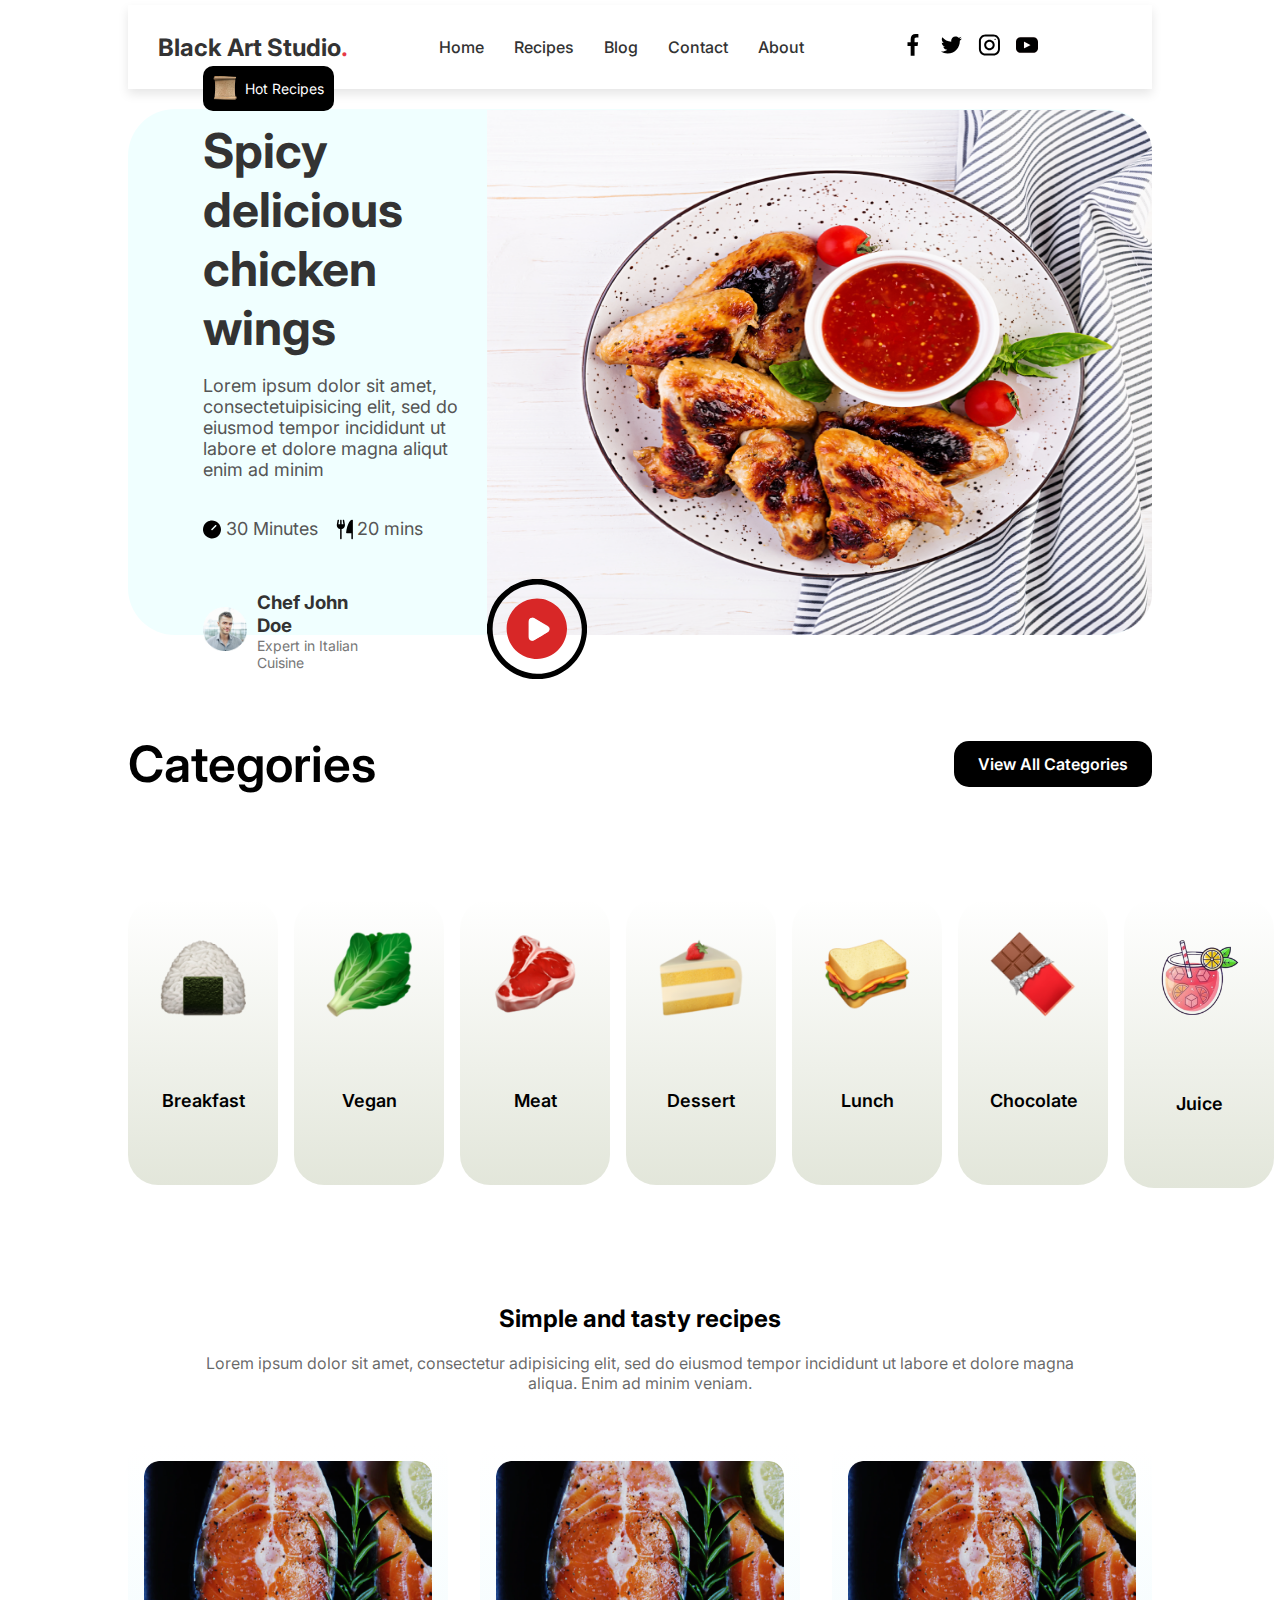
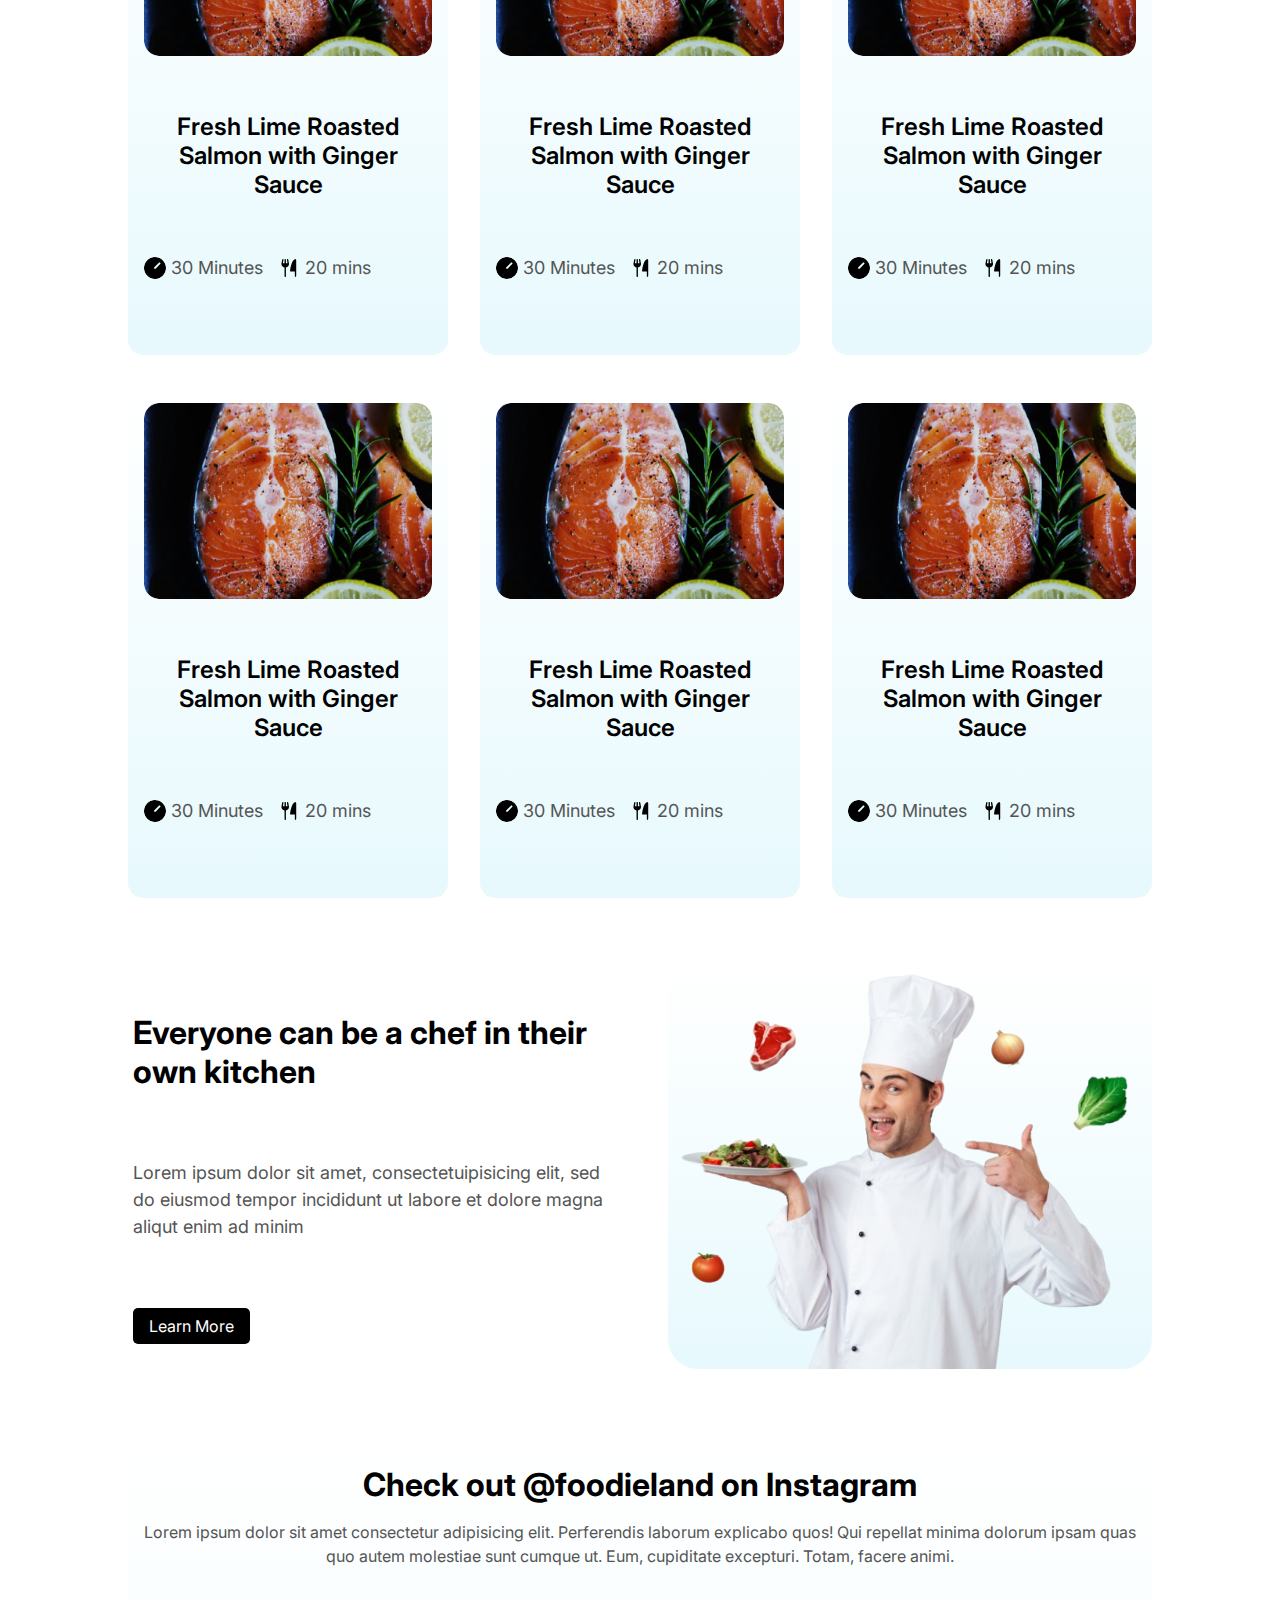
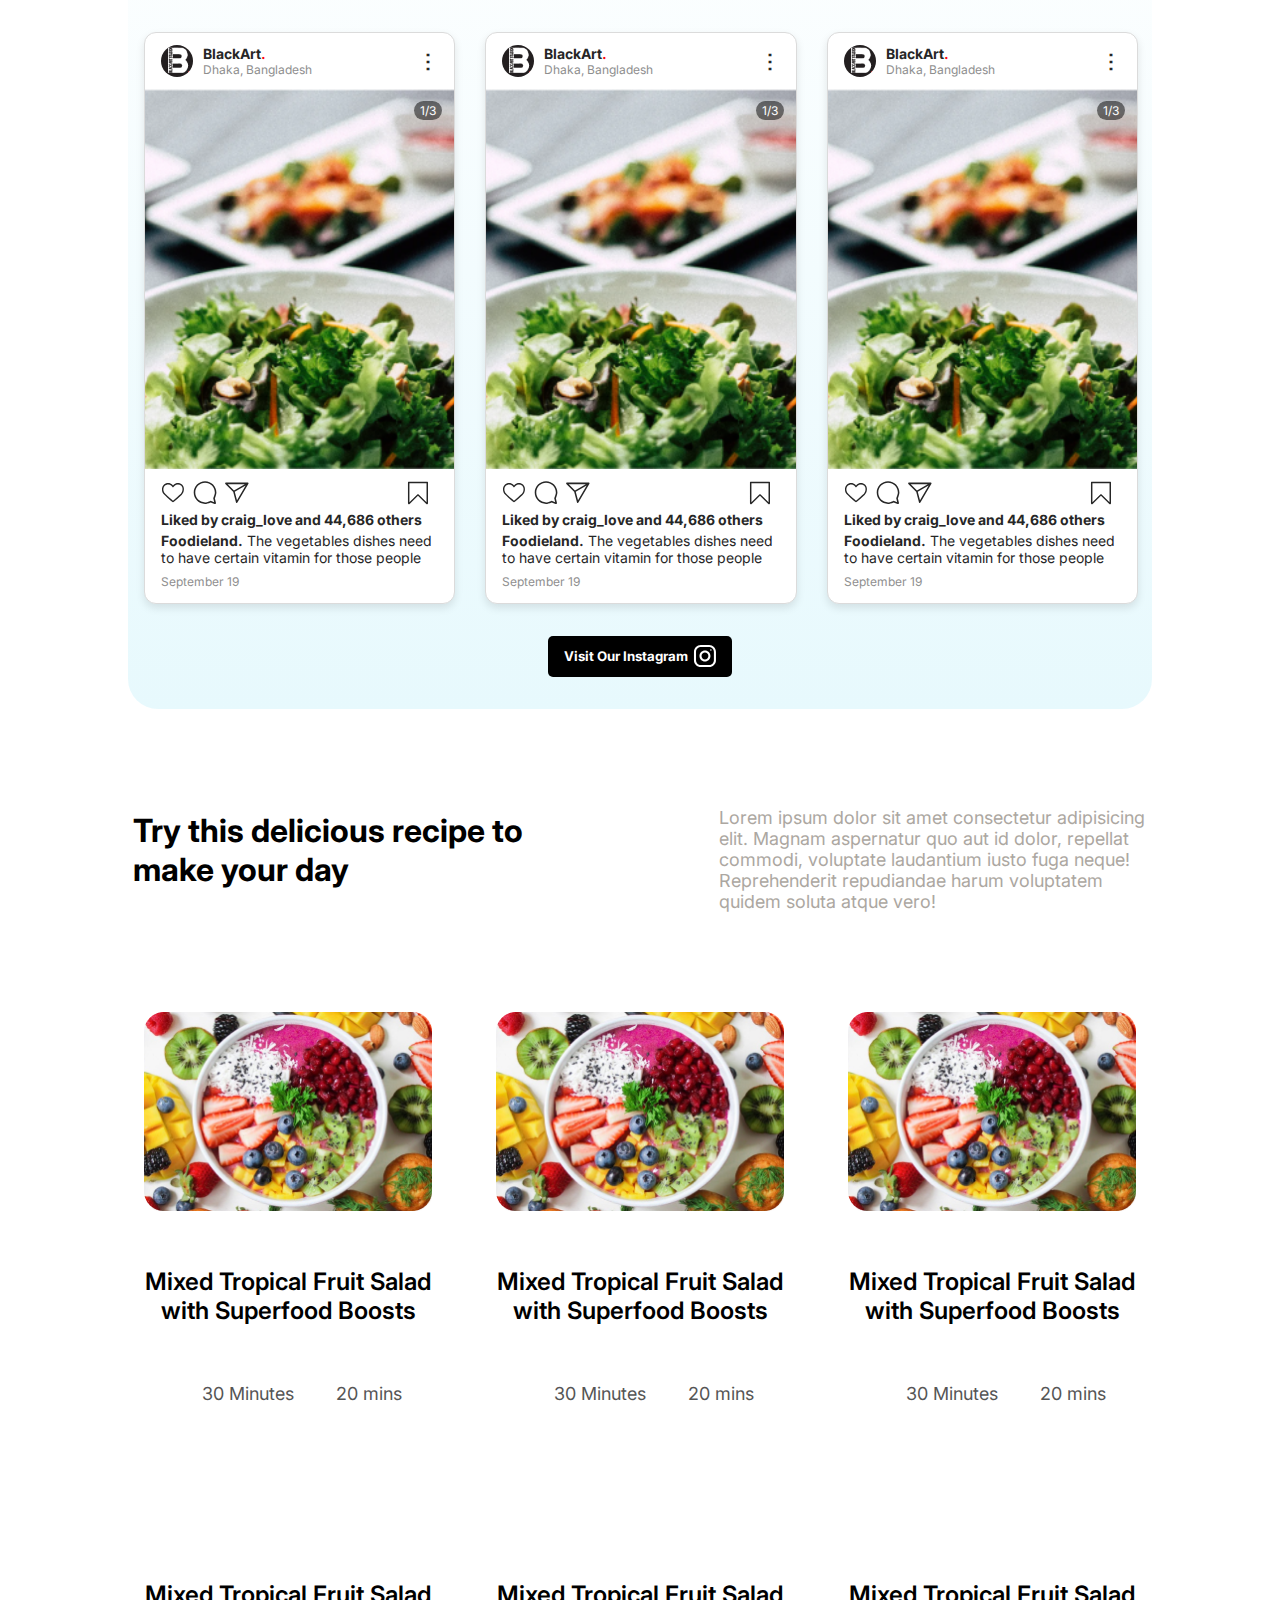
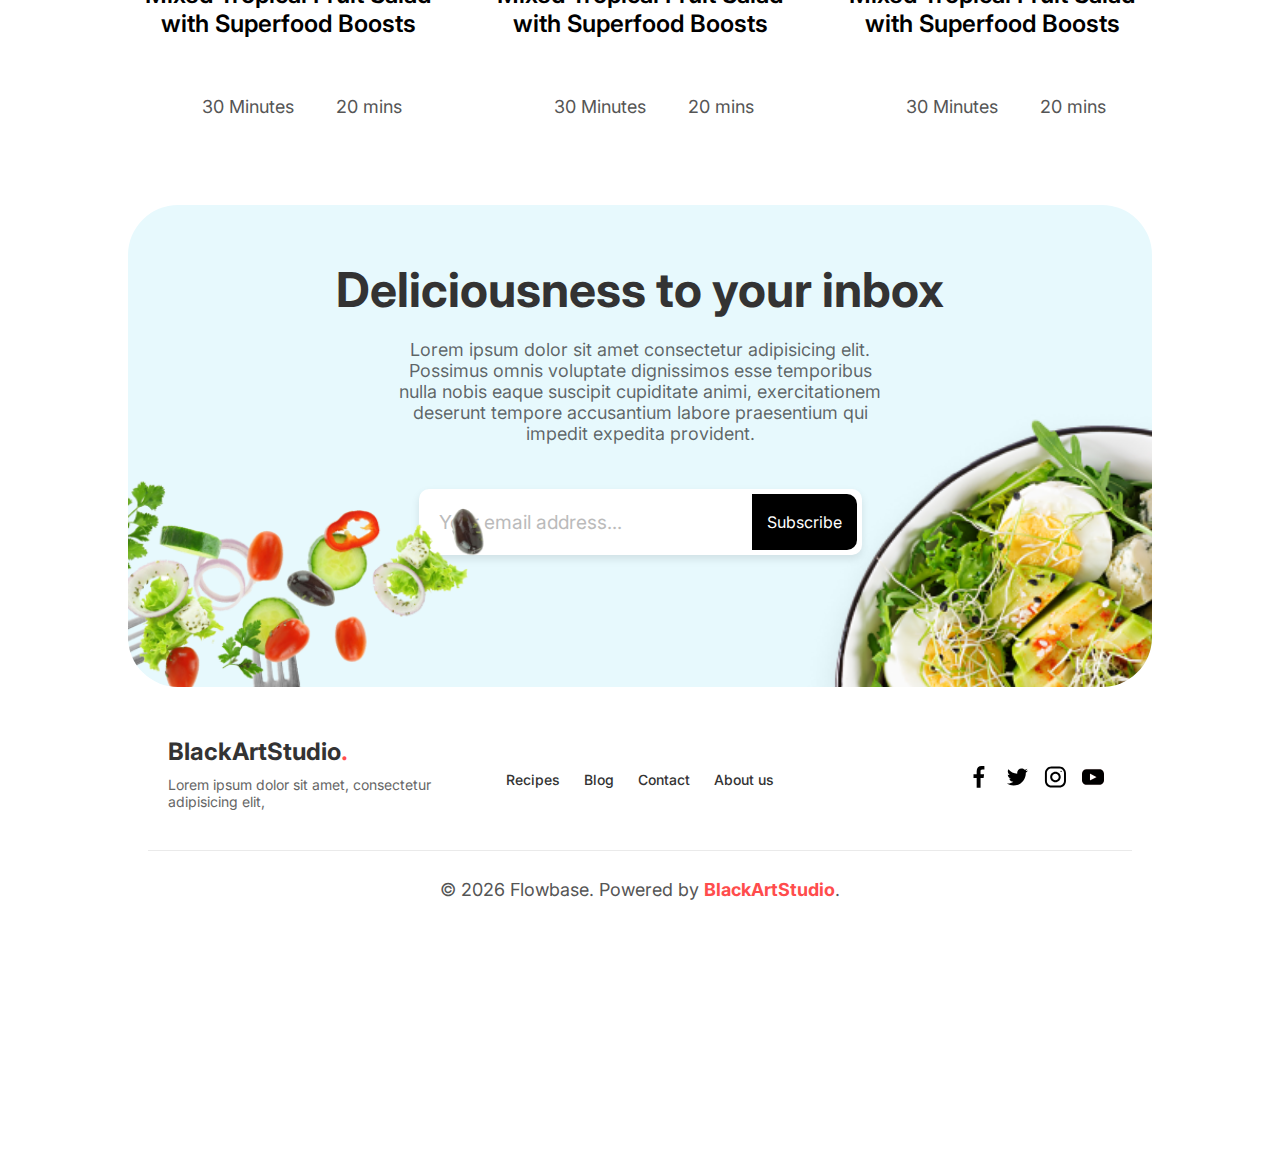
==== index.html @ 0b8b1167 "update 430 monile view css code" ====
<!DOCTYPE html>
<html lang="en">

<head>
    <meta charset="UTF-8">
    <meta name="viewport" content="width=device-width, initial-scale=1.0">
    <title>BlackArtStudio - Restaurant Template</title>
    <meta name="description"
        content="Welcome to BlackArtStudio, a premier fine dining restaurant offering delicious meals, signature dishes, and a cozy dining experience. Discover our menu and enjoy an unforgettable meal today in a charming atmosphere.">
    <meta name="keywords"
        content="restaurant, fine dining, BlackArtStudio, delicious meals, signature dishes, gourmet food, cozy restaurant, dining experience, Italian cuisine, French dishes, best restaurants">
    <meta property="og:title" content="BlackArtStudio - Fine Dining Restaurant">
    <meta property="og:description"
        content="Discover delicious meals, signature dishes, and a cozy atmosphere at BlackArtStudio. Join us for a unique fine dining experience.">
    <meta property="og:image" content="images/Black-art-studio-icon.png">
    <meta property="og:url" content="https://black-art-studio-restaurant-template.vercel.app/">
    <meta property="og:type" content="website">
    <meta name="twitter:card" content="summary_large_image">
    <meta name="twitter:title" content="BlackArtStudio - Fine Dining Restaurant">
    <meta name="twitter:description"
        content="Explore BlackArtStudio's exquisite menu and vibrant restaurant experience. Taste the best gourmet dishes in a comfortable setting.">
    <meta name="twitter:image" content="images/restaurant-image.jpg">
    <!-- Favicons for different sizes (optimized for performance and compatibility) -->
    <link rel="icon" href="images/Black-art-studio-icon.png" sizes="16x16" type="image/png">
    <link rel="icon" href="images/Black-art-studio-icon.png" sizes="32x32" type="image/png">
    <link rel="icon" href="images/Black-art-studio-icon.png" sizes="48x48" type="image/png">
    <!-- Structured data for SEO (JSON-LD format) -->
    <script type="application/ld+json">
        {
            "@context": "https://schema.org",
            "@type": "Restaurant",
            "name": "BlackArtStudio",
            "image": "images/Black-art-studio-icon.png",
            "description": "A fine dining restaurant offering signature gourmet dishes in a cozy atmosphere.",
            "address": {
                "@type": "PostalAddress",
                "streetAddress": "123 Gourmet St",
                "addressLocality": "Food City",
                "addressRegion": "Gourmet State",
                "postalCode": "12345",
                "addressCountry": "CountryName"
            },
            "telephone": "+1-800-555-5555",
            "url": "https://black-art-studio-restaurant-template.vercel.app",
            "sameAs": [
                "https://www.facebook.com/BlackArtStudio",
                "https://twitter.com/BlackArtStudio",
                "https://www.instagram.com/BlackArtStudio"
            ]
        }
    </script>

    <!-- External CSS and JS files -->
    <link rel="stylesheet" href="style.css">
    <script src="script.js" defer></script>
</head>

<body>
    <!-- html code Start-->
    <header class="header">
        <a href="/" class="logo">
            <span class="logoText">Black Art Studio</span>
            <span class="logoDot">.</span>
        </a>
        <nav class="navigation" id="navMenu">
            <a href="/" class="navLink">Home</a>
            <a href="#" class="navLink">Recipes</a>
            <a href="#" class="navLink">Blog</a>
            <a href="#" class="navLink">Contact</a>
            <a href="#" class="navLink">About</a>
        </nav>
        <div class="socialMedia socialMedia-icon">
        </div>
        <div class="hamburger" id="hamburgerIcon"></div>
    </header>


    <!-- hero-section -->
    <div class="hero">
        <div class="container">
            <div class="heroContainer">
                <div class="heroContent">
                    <div class="recipe">
                        <img src="images/hot-pecipes.png" srcset="images/hot-pecipes.png 1x"
                            sizes="(max-width: 600px) 20vw, 5vw" loading="lazy" alt="Recipe Icon" />
                        <span>Hot Recipes</span>
                    </div>
                    <h1>Spicy delicious chicken wings</h1>
                    <p>Lorem ipsum dolor sit amet, consectetuipisicing elit, sed do eiusmod tempor incididunt ut labore
                        et dolore magna aliqut enim ad minim </p>
                    <div class="time">
                        <div class="row" style="display: flex;">
                            <img src="images/clock.svg" loading="lazy" alt="clock" style="margin-right: 5px;" />
                            <p> 30 Minutes</p>
                        </div>
                        <div class="row2" style="display: flex;">
                            <img src="images/ForkKnife.svg" loading="lazy" alt="ForkKnife" />
                            <p> 20 mins</p>
                        </div>
                    </div>
                    <div class="profileBtn">
                        <div class="profile">
                            <div class="pImg" style="margin-right: 10px;">
                                <img src="images/person.png" srcset="images/person.png"
                                    sizes="(max-width: 600px) 100vw, 50vw" loading="lazy" alt="Chef Profile" />
                            </div>
                            <div class="column">
                                <h3>Chef John Doe</h3>
                                <p>Expert in Italian Cuisine</p>
                            </div>
                        </div>
                        <a href="#Youtube" aria-label="View Recipe">
                            <?xml version="1.0" encoding="utf-8"?>
                            <svg class="ctaButton" version="1.1" id="Layer_1" xmlns="http://www.w3.org/2000/svg"
                                xmlns:xlink="http://www.w3.org/1999/xlink" x="0px" y="0px" viewBox="0 0 25 25"
                                height="100" width="100" xml:space="preserve">
                                <style type="text/css">
                                    .st0 {
                                        fill: #FFFFFF;
                                    }

                                    .st1 {
                                        fill: #D82727;
                                        transition: fill 0.3s ease;
                                    }

                                    .st3 {
                                        fill: #000000;
                                        transition: fill 0.3s ease;
                                    }

                                    .ctaButton:hover .st1 {
                                        fill: #D82727;
                                    }

                                    .ctaButton:hover .st3 {
                                        fill: #D82727;
                                    }

                                    .ctaButton:hover {
                                        animation: scale-up 0.5s ease forwards;
                                    }

                                    @keyframes scale-up {
                                        0% {
                                            transform: scale(1);
                                        }

                                        100% {
                                            transform: scale(1.1);
                                        }
                                    }
                                </style>
                                <path class="st3"
                                    d="M13.6,0c0.9,0.2,1.8,0.3,2.6,0.6c5.5,1.7,9.2,7,8.8,12.7c-0.4,5.9-4.7,10.6-10.4,11.6C7.5,26,0.9,21,0.1,13.9
                                    c0-0.1-0.1-0.3-0.1-0.4c0-0.7,0-1.4,0-2.1c0-0.1,0.1-0.3,0.1-0.4C0.9,5.9,3.6,2.5,8.4,0.7c0.9-0.4,2-0.5,3-0.7C12.1,0,12.9,0,13.6,0
                                    z M1.4,12.5c0,6.1,5,11.1,11.1,11.2c6.2,0,11.2-5,11.2-11.1c0-6.1-5-11.1-11.1-11.2C6.4,1.4,1.4,6.3,1.4,12.5z" />
                                <path class="st1" d="M12.5,4.9c4.1,0,7.5,3.4,7.5,7.5c0,4.2-3.4,7.6-7.5,7.6c-4.2,0-7.6-3.4-7.6-7.6C4.9,8.3,8.3,4.9,12.5,4.9z
                                    M11.4,9.7c-0.6,0-0.9,0.4-0.9,0.9c0,1.3,0,2.5,0,3.8c0,0.8,0.6,1.2,1.4,0.8c1.1-0.6,2.2-1.2,3.2-1.9c0.7-0.4,0.8-1.2,0-1.6
                                    c-1.1-0.6-2.2-1.3-3.2-1.9C11.7,9.7,11.5,9.7,11.4,9.7z" />
                                <path class="st0" d="M11.4,9.7c0.1,0,0.3,0.1,0.4,0.2c1.1,0.6,2.2,1.2,3.2,1.9c0.7,0.4,0.7,1.2,0,1.6c-1.1,0.6-2.2,1.3-3.2,1.9
                                        c-0.7,0.4-1.4,0-1.4-0.8c0-1.3,0-2.5,0-3.8C10.4,10,10.8,9.7,11.4,9.7z" />
                            </svg>
                        </a>
                    </div>
                </div>
                <div class="heroImg">
                    <img src="/images/hero-image.png" loading="lazy" alt="Featured Dish" />
                </div>
            </div>
        </div>
    </div>

    <!-- categories -->
    <section class="category container">
        <div class="category-title">
            <h2>Categories</h2>
            <a href="/" class="category-btn">View all Categories</a>
        </div>
        <div class="category-cards column" id="category-container">
            <!-- col-1 -->
            <!-- <a href="#">
                <div class="category-cards">
                    <div class="category-cat-card">
                        <img src="/images//image 25.png" loading="lazy" alt="categories-1" />
                        <h6>Breakfast</h6>
                    </div>
                </div>
            </a> -->

        </div>
    </section>

    <!-- Tasty Recipes -->
    <div class="recipeSection-title">
        <h2>Simple and tasty recipes</h2>
        <p>Lorem ipsum dolor sit amet, consectetur adipisicing elit, sed do eiusmod tempor incididunt ut labore et
            dolore magna aliqua. Enim ad minim veniam.</p>
    </div>
    <div class="recipe-container">
        <!-- col-1 -->
        <!-- <div class="cart">
            <img src="images/tasty-recipes.png" loading="lazy" />
            <h5>Fresh Lime Roasted Salmon with Ginger Sauce</h5>
            <div class="time">
                <div class="row">
                    <p><img src="images/clock.svg"  loading="lazy" alt="clock"/> 30 Minutes</p>
                </div>
                <div class="row2">
                    <p><img src="images/ForkKnife.svg" loading="lazy" alt="ForkKnife"/> 20 mins</p>
                </div>
            </div>
        </div> -->
    </div>


    <!-- Own Kitchen -->
    <Section class="onw-kitchen">
        <div class="onw-kitchen-container">
            <div class="onw-kitchen-textContainer">
                <h2>Everyone can be a chef in their own kitchen</h2>
                <p>Lorem ipsum dolor sit amet, consectetuipisicing elit, sed do eiusmod tempor incididunt ut labore et
                    dolore magna aliqut enim ad minim</p>

                <a href="#" class="onw-kitchen-btnContainer">Learn More</a>
            </div>
            <div class="onw-kitchen-imgContainer">
                <img src="/images/onw-kitchen-Image.png" loading="lazy" alt="onw kitchen Img" />
            </div>
        </div>
    </Section>

    <!-- Instagram Section -->
    <section class="instageam-section">
        <div class="instageam-container">
            <div class="instageam-title">
                <h2>Check out @foodieland on Instagram</h2>
                <p>
                    Lorem ipsum dolor sit amet consectetur adipisicing elit. Perferendis laborum explicabo quos! Qui
                    repellat minima dolorum ipsam quas quo autem molestiae sunt cumque ut. Eum, cupiditate excepturi.
                    Totam, facere animi.
                </p>
            </div>

            <div class="instagram-cards">
                <div class="instagram-card">

                    <a href="#">
                        <div class="instagram-post-container">
                            <div class="instagram-post-header">
                                <img src="images/Black-art-studio-icon.png" loading="lazy" alt="Profile Picture"
                                    class="profile-pic">
                                <div class="username-location">
                                    <div class="username">BlackArt<span style="color: red;">.</span></div>
                                    <div class="location">Dhaka, Bangladesh</div>
                                </div>
                                <div class="dots-icon">⋮</div>
                            </div>
                            <div class="instagram-post-image-container">
                                <div class="instagram-post-image" style="background-image: url(images/instagram.png);">
                                </div>
                                <div class="instagram-image-indicator">1/3</div>
                            </div>
                            <div class="instagram-post-footer">
                                <div class="footer-icons">
                                    <div class="left-icons">
                                        <img src="images/Like.svg" alt="Like Icon" loading="lazy" class="icon">
                                        <img src="images/Comment.svg" alt="Comment Icon" loading="lazy" class="icon">
                                        <img src="images/Messanger.svg" alt="Share Icon" loading="lazy" class="icon">
                                    </div>
                                    <div class="right-icon">
                                        <img src="images/Save.svg" alt="Bookmark Icon" loading="lazy" class="icon">
                                    </div>
                                </div>
                                <div class="likes">Liked by craig_love and 44,686 others</div>
                                <div class="caption">
                                    <span class="username">Foodieland.</span> The vegetables dishes need to have certain
                                    vitamin for those
                                    people
                                </div>
                                <div class="date">September 19</div>
                            </div>


                        </div>
                    </a>

                    <a href="#">
                        <div class="instagram-post-container">
                            <div class="instagram-post-header">
                                <img src="images/Black-art-studio-icon.png" alt="Profile Picture" loading="lazy"
                                    class="profile-pic">
                                <div class="username-location">
                                    <div class="username">BlackArt<span style="color: red;">.</span></div>
                                    <div class="location">Dhaka, Bangladesh</div>
                                </div>
                                <div class="dots-icon">⋮</div>
                            </div>
                            <div class="instagram-post-image-container">
                                <div class="instagram-post-image" style="background-image: url(images/instagram.png);">
                                </div>
                                <div class="instagram-image-indicator">1/3</div>
                            </div>
                            <div class="instagram-post-footer">
                                <div class="footer-icons">
                                    <div class="left-icons">
                                        <img src="images/Like.svg" alt="Like Icon" loading="lazy" class="icon">
                                        <img src="images/Comment.svg" alt="Comment Icon" loading="lazy" class="icon">
                                        <img src="images/Messanger.svg" alt="Share Icon" loading="lazy" class="icon">
                                    </div>
                                    <div class="right-icon">
                                        <img src="images/Save.svg" alt="Bookmark Icon" loading="lazy" class="icon">
                                    </div>
                                </div>
                                <div class="likes">Liked by craig_love and 44,686 others</div>
                                <div class="caption">
                                    <span class="username">Foodieland.</span> The vegetables dishes need to have certain
                                    vitamin for those
                                    people
                                </div>
                                <div class="date">September 19</div>
                            </div>


                        </div>
                    </a>

                    <a href="#">
                        <div class="instagram-post-container">
                            <div class="instagram-post-header">
                                <img src="images/Black-art-studio-icon.png" alt="Profile Picture" loading="lazy"
                                    class="profile-pic">
                                <div class="username-location">
                                    <div class="username">BlackArt<span style="color: red;">.</span></div>
                                    <div class="location">Dhaka, Bangladesh</div>
                                </div>
                                <div class="dots-icon">⋮</div>
                            </div>
                            <div class="instagram-post-image-container">
                                <div class="instagram-post-image" style="background-image: url(images/instagram.png);">
                                </div>
                                <div class="instagram-image-indicator">1/3</div>
                            </div>
                            <div class="instagram-post-footer">
                                <div class="footer-icons">
                                    <div class="left-icons">
                                        <img src="images/Like.svg" alt="Like Icon" loading="lazy" class="icon">
                                        <img src="images/Comment.svg" alt="Comment Icon" loading="lazy" class="icon">
                                        <img src="images/Messanger.svg" alt="Share Icon" loading="lazy" class="icon">
                                    </div>
                                    <div class="right-icon">
                                        <img src="images/Save.svg" alt="Bookmark Icon" loading="lazy" class="icon">
                                    </div>
                                </div>
                                <div class="likes">Liked by craig_love and 44,686 others</div>
                                <div class="caption">
                                    <span class="username">Foodieland.</span> The vegetables dishes need to have certain
                                    vitamin for those
                                    people
                                </div>
                                <div class="date">September 19</div>
                            </div>


                        </div>
                    </a>
                </div>
            </div>
        </div>
        <div style="justify-self:center;">
            <a href="#" style="text-decoration: none;">
                <div class="instagram-btn">
                    <h5 style="margin-right: 5px;">Visit Our Instagram</h5>
                    <svg class="instagram-icon" width="23" height="22" viewBox="0 0 23 22" fill="none"
                        xmlns="http://www.w3.org/2000/svg">
                        <path fill-rule="evenodd" clip-rule="evenodd"
                            d="M7.83667 0H16.0867C19.883 0 22.9617 3.07862 22.9617 6.875V15.125C22.9617 18.9214 19.883 22 16.0867 22H7.83667C4.04029 22 0.96167 18.9214 0.96167 15.125V6.875C0.96167 3.07862 4.04029 0 7.83667 0ZM16.0867 19.9375C18.7404 19.9375 20.8992 17.7787 20.8992 15.125V6.875C20.8992 4.22125 18.7404 2.0625 16.0867 2.0625H7.83667C5.18292 2.0625 3.02417 4.22125 3.02417 6.875V15.125C3.02417 17.7787 5.18292 19.9375 7.83667 19.9375H16.0867Z"
                            fill="white" />
                        <path fill-rule="evenodd" clip-rule="evenodd"
                            d="M6.46167 11C6.46167 7.96263 8.92429 5.5 11.9617 5.5C14.999 5.5 17.4617 7.96263 17.4617 11C17.4617 14.0374 14.999 16.5 11.9617 16.5C8.92429 16.5 6.46167 14.0374 6.46167 11ZM8.52417 11C8.52417 12.8948 10.0669 14.4375 11.9617 14.4375C13.8564 14.4375 15.3992 12.8948 15.3992 11C15.3992 9.10388 13.8564 7.5625 11.9617 7.5625C10.0669 7.5625 8.52417 9.10388 8.52417 11Z"
                            fill="white" />
                        <circle cx="17.8741" cy="5.08761" r="0.732875" fill="white" />
                    </svg>
                </div>
            </a>
        </div>

    </section>


    <!-- recommended menu -->
    <Section class="onw-kitchen">
        <div class="onw-kitchen-container">
            <div class="onw-kitchen-textContainer">
                <h2>Try this delicious recipe to make your day</h2>
            </div>
            <div class="onw-kitchen-imgContainer" style="background: white; margin-left:10%;border-radius: 0px;">
                <p style="margin-top: 8%;color: #aca7a1;">Lorem ipsum dolor sit amet consectetur adipisicing elit.
                    Magnam aspernatur quo aut id dolor, repellat commodi, voluptate laudantium iusto fuga neque!
                    Reprehenderit repudiandae harum voluptatem quidem soluta atque vero!</p>
            </div>
        </div>
    </Section>
    <div class="recipe-container" id="recommendedMenus">

        <!-- <div class="cart" style="background: white;">
            <img src="images/food-03.jpg" loading="lazy" alt="recommended Menus" />
            <h5>Fresh Lime Roasted Salmon with Ginger Sauce</h5>
            <div class="time" style="justify-content: center;">
                <div class="row">
                    <p><img src="images/clock.svg" loading="lazy" alt="clock" /> 30 Minutes</p>
                </div>
                <div class="row2">
                    <p><img src="images/ForkKnife.svg" loading="lazy" alt="ForkKnife" /> 20 mins</p>
                </div>
            </div>
        </div>  -->
    </div>


    <!-- email Subscribe -->
    <div class="subscribe-item">
        <img alt="food-1" src="images/subscribe-left.png" class="section-left-img" />
        <div class="subscribe-item-one">
            <div class="subscribe-text">
                <h1>Deliciousness to your inbox</h1>
                <p>Lorem ipsum dolor sit amet consectetur adipisicing elit. Possimus omnis voluptate dignissimos esse
                    temporibus nulla nobis eaque suscipit cupiditate animi, exercitationem deserunt tempore accusantium
                    labore praesentium qui impedit expedita provident.</p>
            </div>
            <div class="subscription-container">
                <form class="subscription-form">
                    <input type="email" name="subscribe" placeholder="Your email address..."
                        class="subscription-input" />
                    <button type="submit" class="subscription-button">Subscribe</button>
                </form>
            </div>
        </div>
        <img alt="food-2" src="images/subscribe-right.png" class="section-right-img" />
    </div>



    <!-- footer -->
    <footer class="footer">
        <div class="footer-content">
            <div class="footer-left">
                <h1 class="logo">BlackArtStudio<span class="dot">.</span></h1>
                <p>Lorem ipsum dolor sit amet, consectetur adipisicing elit,</p>
            </div>
            <div class="footer-center">
                <nav class="footer-nav">
                    <a href="#">Recipes</a>
                    <a href="#">Blog</a>
                    <a href="#">Contact</a>
                    <a href="#">About us</a>
                </nav>
            </div>
            <div class="footer-right">
                <div class="social-icons socialMedia-icon">
                </div>
            </div>
        </div>
        <div class="footer-bottom">
            <p>© <span id="current-year"></span> Flowbase. Powered by <span
                    class="powered-by">BlackArtStudio</span><span>.</span></p>
        </div>
    </footer>


    <!-- html code End-->

    <!-- ######################### -->

    <script>
        // nav bar
        document.querySelector('.hamburger').addEventListener('click', function () {
            this.classList.toggle('active');
            document.querySelector('.navigation').classList.toggle('active');
        });

        // social-icons
        class SocialMediaIcons {
            constructor(containerClass) {
                this.containerClass = containerClass;
                this.socialMediaLinks = [
                    { name: 'Facebook', url: '#', icon: 'images/facebook.svg', alt: 'Facebook logo' },
                    { name: 'Twitter', url: '#', icon: 'images/twitter.svg', alt: 'Twitter logo' },
                    { name: 'Instagram', url: '#', icon: 'images/instagram.svg', alt: 'Instagram logo' },
                    { name: 'Youtube', url: '#', icon: 'images/youtube.svg', alt: 'Youtube logo' }
                ];
            }
            createSocialIcons() {
                const containers = document.getElementsByClassName(this.containerClass);
                if (containers.length > 0) {
                    Array.from(containers).forEach(container => {
                        const div = document.createElement('div');
                        div.classList.add('social-icons');
                        this.socialMediaLinks.forEach(social => {
                            const a = document.createElement('a');
                            a.href = social.url;
                            a.setAttribute('aria-label', social.name);
                            const img = document.createElement('img');
                            img.src = social.icon;
                            img.alt = social.alt;
                            img.loading = "lazy";
                            img.classList.add('socialIcon');
                            a.appendChild(img);
                            div.appendChild(a);
                        });
                        container.appendChild(div);
                    });
                } else {
                    console.error(`No elements found with class: ${this.containerClass}`);
                }
            }
        }
        const socialIcons = new SocialMediaIcons('socialMedia-icon');
        socialIcons.createSocialIcons();

        // categories-items
        const categoryContainer = document.getElementById('category-container');

        function getLaptopCount() {
            if (window.innerWidth < 1450) {
                return 6;
            }
            return 8;
        }

        function getCategoryCount() {
            if (window.innerWidth < 1450 && window.innerWidth > 500) {
                return 7;
            }
            if (window.innerWidth <= 450 && window.innerWidth < 0) {
                return 6;
            }
            return 8;
        }

        let categoryCount = getLaptopCount();

        function generateCategories() {
            const categoriesCount = getCategoryCount();
            categoryContainer.innerHTML = '';
            const categoryNames = ['Breakfast', 'Vegan', 'Meat', 'Dessert', 'Lunch', 'Chocolate', 'Juice', 'Drink'];
            for (let i = 0; i < categoriesCount; i++) {
                const recipeCard = `
                    <a href="#${categoryNames[i % categoryNames.length]}">
                        <div class="category-cards">
                            <div class="category-cat-card">
                                <img src="images/categories/category-${i + 1}.png" loading="lazy" alt="categories-${i + 1}" /> 
                                <h6>${categoryNames[i % categoryNames.length]}</h6>
                            </div>
                        </div>
                    </a>
                `;
                categoryContainer.innerHTML += recipeCard;
            }
        }

        function generateRecipeCards() {
            const recipeContainer = document.querySelector('.recipe-container');
            recipeContainer.innerHTML = '';
            for (let i = 0; i < categoryCount; i++) {
                const recipeCard = `
                    <div class="cart">
                        <img src="images/tasty-recipes.png" alt="tasty-recipes"/>
                        <h5>Fresh Lime Roasted Salmon with Ginger Sauce</h5>
                        <div class="time">
                            <div class="row">
                                <p><img src="images/clock.svg" alt="clock" loading="lazy" /> 30 Minutes</p>
                            </div>
                            <div class="row2">
                                <p><img src="images/ForkKnife.svg" alt="ForkKnife" loading="lazy"/> 20 mins</p>
                            </div>
                        </div>
                    </div>
                `;
                recipeContainer.insertAdjacentHTML('beforeend', recipeCard);
            }
        }

        function generateRecommendedMenus() {
            const recommendedMenus = document.getElementById("recommendedMenus");
            recommendedMenus.innerHTML = '';
            const recipeHTML = `
                <a href="/" style="color: black;">
                    <div class="cart" style="background: white;">
                        <img src="images/food-03.jpg" loading="lazy" alt="recommended Menus" />
                        <h5>Mixed Tropical Fruit Salad with Superfood Boosts</h5>
                        <div class="time" style="justify-content: center;">
                            <div class="row">
                                <p><img src="images/clock.svg" loading="lazy" alt="clock" /> 30 Minutes</p>
                            </div>
                            <div class="row2">
                                <p><img src="images/ForkKnife.svg" loading="lazy" alt="ForkKnife" /> 20 mins</p>
                            </div>
                        </div>
                    </div>
                </a>
            `;
            for (let i = 0; i < categoryCount; i++) {
                recommendedMenus.insertAdjacentHTML('beforeend', recipeHTML);
            }
        }

        // Initial category generation
        generateCategories();
        generateRecipeCards();
        generateRecommendedMenus();

        // Add event listener for resize to regenerate categories
        window.addEventListener('resize', function () {
            categoryCount = getLaptopCount();
            generateCategories();
            generateRecipeCards();
            generateRecommendedMenus();
        });

        // footer year
        document.getElementById('current-year').textContent = new Date().getFullYear();

    </script>


</body>

</html>
---- style.css ----
@import url('https://fonts.googleapis.com/css2?family=Inter:ital,opsz,wght@0,14..32,100..900;1,14..32,100..900&display=swap');

* {
    font-family: "Inter", sans-serif;
    text-decoration: none;
}

::-webkit-scrollbar {
    width: 10px;
}

::-webkit-scrollbar-thumb {
    background-color: red;
    border-radius: 20px;
}

::-webkit-scrollbar-track {
    background-color: #f1f1f1;
}



body {
    position: relative;
    height: 100vh;
    margin: 5px 10%;
    margin-bottom: 8%;
    background-color: white;
    overflow-x: hidden;
    scrollbar-color: red #f1f1f1;
}


.logo-image {
    height: auto;
    max-width: 100%;
    min-width: 150px;
}

/* Navigation */
.header {
    display: flex;
    justify-content: space-between;
    align-items: center;
    padding: 15px 30px;
    background-color: #fff;
    box-shadow: 0 5px 10px rgba(0, 0, 0, 0.1);
    height: 6%;
}

.logo {
    display: flex;
    align-items: center;
    text-decoration: none;
    color: #333;
    font-size: 24px;
}

.logoText {
    font-weight: bold;
}

.logoDot {
    color: #e63946;
}

.navigation {
    display: flex;
}

.navLink {
    margin: 0 15px;
    text-decoration: none;
    color: #333;
    font-weight: 500;
    transition: color 0.3s;
}

.navLink:hover {
    color: #e63946;
}

.socialMedia {
    display: flex;
}

.socialMedia a {
    margin-left: 15px;
}

.socialIcon {
    width: 22px;
    height: 22px;
    transition: transform 0.3s;
}

.socialIcon:hover {
    transform: scale(1.1);
}

/* Navigation */

/* Hero Section */

.hero {
    padding: 40px 0;
    margin: initial;
    margin-top: 2%;
    background-color: #f0ffff;
    border-radius: 47px;
    height: 446px;
}

.container {
    width: 100%;
    max-width: 100%;
    margin-top: 25px;
}

.heroContainer {
    display: flex;
    justify-content: space-between;
    align-items: center;
    height: 400px;
    margin-left: 75px;
}

.heroContent {
    max-width: 50%;
}

.recipe {
    display: flex;
    align-items: center;
    font-size: 14px;
    background: black;
    width: max-content;
    padding: 10px;
    height: 25px;
    border-radius: 10px;
    color: white;

}

.recipe img {
    width: 24px;
    height: 24px;
    margin-right: 8px;
}

h1 {
    font-size: 48px;
    margin: 10px 0;
    color: #333;
}

p {
    font-size: 18px;
    color: #555;
    margin-bottom: 20px;
}

.time {
    display: flex;
    gap: 15px;
    font-size: 16px;
    color: #777;
    margin-bottom: 20px;
    align-items: center;
}

.profileBtn {
    display: flex;
    align-items: center;
    gap: 15px;
}

.profile {
    display: flex;
    align-items: center;
}

.pImg img {
    width: 100%;
    height: auto;
    margin-right: 10px;

}

.column h3 {
    margin: 0px;
    color: #333;
}

.column p {
    font-size: 14px;
    margin: 0;
    color: #777;
}

.ctaButton {
    position: relative;
    display: inline-block;
    margin-left: 100%;
    text-decoration: none;
    transition: background-color 0.3s;
    margin-right: 5px;
    height: 100%;
}


.heroImg img {
    width: 665px;
    height: 525px;
    max-width: 665px;
}

/* Category Section */

.category {
    padding: 2em 0;
}

.category-title {
    display: flex;
    align-items: center;
    justify-content: space-between;
    flex-wrap: wrap;
    gap: 2em;
}

.category-title h2 {
    font-weight: 600;
    font-size: clamp(30px, 5vw, 50px);
    text-transform: capitalize;
}

.category-title a {
    font-weight: 600;
    font-size: 16px;
    text-transform: capitalize;
    background: #000000;
    padding: 0.8em 1.5em;
    color: rgb(255, 255, 255);
    border-radius: 15px;
    text-decoration: none;
    transition: background 0.3s, color 0.3s, box-shadow 0.3s;
    /* Added transition for smooth hover effect */
}

.category-title a:hover {
    background: rgb(243, 11, 11);
    box-shadow: 3px 3px 6px var(--cl-6);
}

/* Category Cards */

.category-cards {
    display: grid;
    grid-template-columns: repeat(auto-fit, minmax(150px, 1fr));
    gap: 1em;
    padding: 2em 0;
}

.category-cat-card {
    text-align: center;
    background: linear-gradient(180deg, rgba(112, 130, 70, 0) 0%, rgba(112, 130, 70, 0.2) 100%);
    padding: 2em;
    border-radius: 30px;
    transition: transform 0.3s;
}

.category-cat-card img {
    width: 100%;
    height: auto;
    max-width: 100px;
    max-height: 100px;
    object-fit: contain;
    opacity: 1;
}

.category-cat-card h6 {
    font-weight: 600;
    font-size: 18px;
    padding-top: 1.5em;
    color: #000;
}

.category-cat-card:hover {
    transform: scale(0.95);
}


/* subscribe */
.nav-links li a {
    font-size: 1rem;
    font-weight: 500;
    color: #333;
}

.nav-links li a:hover {
    color: #FF5722;
}

/* .social-icons a {
    font-size: 1.25rem;
    transition: color 0.3s ease;
}

.social-icons a:hover {
    color: #FF5722;
} */

.recipeSection-title {
    text-align: center;
    max-width: 900px;
    margin: 0 auto;
}

.recipeSection-title p {
    font-family: Inter;
    font-size: 16px;
    color: #00000099;
}

.recipe-container {
    display: grid;
    grid-template-columns: repeat(auto-fit, minmax(300px, 1fr));
    justify-content: center;
    gap: 2em;
    padding: 2em 0;
}

.recipe-container .cart {
    position: relative;
    background: linear-gradient(to bottom, white, rgb(231, 249, 253));
    padding: 1em;
    border-radius: 15px;
}

.recipe-container .cart img {
    object-fit: cover;
    width: 100%;
    border-radius: 15px;
}

.recipe-container .cart h5 {
    font-weight: 600;
    font-size: 24px;
    padding-top: 0.5em;
    text-align: center;
}

.recipe-container .cart .time p {
    display: flex;
}


.recipe-container .cart .time img {
    display: flex;
    gap: 15px;
    font-size: 16px;
    color: #777;
    margin-bottom: 20px;
    height: auto;
    width: 22px;
    margin-right: 5px;
}

.onw-kitchen {
    display: flex;
    align-items: center;
    flex-wrap: wrap-reverse;
    gap: 2em;
    padding: 2em 0;
    max-width: 1200px;
    margin: 0 auto;
}

.onw-kitchen-container {
    display: flex;
    flex: 1 1 25em;
    flex-wrap: wrap-reverse;
}

.onw-kitchen-textContainer {
    flex: 1;
    max-width: 500px;
    align-content: center;
    margin-left: 5px;
    margin-right: 5%;
}

.onw-kitchen-textContainer h2 {
    font-size: 2em;
    margin-bottom: 1em;
}

.onw-kitchen-textContainer p {
    padding: 2em 0;
    margin: 0;
    line-height: 1.5;
}

.onw-kitchen-btnContainer {
    height: 5%;
    place-content: center;
    display: inline-block;
    padding: 0.5em 1em;
    background-color: #000000;
    color: white;
    text-decoration: none;
    border-radius: 5px;
    margin-top: 2em;
    transition: background-color 0.3s, transform 0.3s;

}

.onw-kitchen-btnContainer:hover {
    background-color: #c33f3f;
    transform: scale(1.05);
    color: #fff;
}

.onw-kitchen-imgContainer {
    flex: 1;
    display: flex;
    justify-content: center;
    background: linear-gradient(to bottom, white, rgb(231, 249, 253));
    border-radius: 30px;
}

.onw-kitchen-imgContainer img {
    width: 100%;
    height: auto;
    border-radius: 10px;
}




.instageam-section {
    background: linear-gradient(to bottom, white, rgb(231, 249, 253));
    padding: 2em 0;
    margin: 2em 0;
    border-radius: 30px;
}

.instageam-container {
    max-width: 1200px;
    margin: 0 auto;
    padding: 0 1em;
}

.instageam-title {
    text-align: center;
    margin-bottom: 2em;
}

.instageam-title h2 {
    font-size: 2em;
    margin: 0;
}

.instageam-title p {
    font-size: 16px;
    line-height: 1.5;
}

.instagram-card {
    display: grid;
    grid-template-columns: repeat(auto-fit, minmax(30%, 1fr));
    justify-content: center;
    gap: 2em;
    padding: 2em 0;
}

.instagram-card a {
    text-decoration: none;
}

/* instagram-post */

.instagram-post-container {
    width: 100%;
    background-color: #fff;
    border-radius: 12px;
    box-shadow: 0 4px 8px rgba(0, 0, 0, 0.1);
    overflow: hidden;
    border: 1px solid #dbdbdb;
}

.instagram-post-header,
.instagram-post-footer {
    display: flex;
    align-items: center;
    padding: 12px 16px;
}

.instagram-post-header img.profile-pic {
    width: 32px;
    height: 32px;
    border-radius: 50%;
    margin-right: 10px;
}

.instagram-post-header .username-location {
    display: flex;
    flex-direction: column;
}

.instagram-post-header .username {
    font-weight: bold;
    font-size: 14px;
    color: #262626;
}

.instagram-post-header .location {
    font-size: 12px;
    color: #8e8e8e;
}

.instagram-post-header .dots-icon {
    margin-left: auto;
    font-weight: bold;
    color: #262626;
    font-size: 20px;
}

.instagram-post-image-container {
    position: relative;
}

.instagram-post-image {
    width: 100%;
    height: 380px;
    background-size: cover;
    background-position: center;
}

.instagram-image-indicator {
    position: absolute;
    top: 12px;
    right: 12px;
    background-color: rgba(0, 0, 0, 0.5);
    color: #fff;
    font-size: 12px;
    padding: 2px 6px;
    border-radius: 12px;
}

.instagram-post-footer {
    flex-direction: column;
    padding-top: 8px;
}

.likes,
.caption,
.date {
    width: 100%;
    font-size: 14px;
    color: #262626;
    padding: 2px 0;
}

.likes {
    font-weight: bold;
}

.caption span.username {
    font-weight: bold;
}

.date {
    font-size: 12px;
    color: #8e8e8e;
    margin-top: 4px;
}

.footer-icons {
    display: flex;
    justify-content: space-between;
    width: 100%;
    padding: 4px 0;
}

.footer-icons .left-icons,
.footer-icons .right-icon {
    display: flex;
    align-items: center;
}

.footer-icons img.icon {
    width: 24px;
    height: 24px;
    margin-right: 8px;
}

/* instagram-post */

/* instagram-btn */

.instagram-btn {
    /* existing styles */
    display: flex;
    align-items: center;
    height: 25px;
    max-width: 250px;
    padding: 0.5em 1em;
    font-size: 16px;
    color: white;
    background-color: #000;
    border-radius: 5px;
    text-decoration: none;
    transition: background-color 0.3s, color 0.3s;
}

.instagram-btn:hover {
    color: #ff4c4c;
}

.instagram-btn:hover .instagram-icon path {
    fill: #ff4c4c;
}

.instagram-btn:hover .instagram-icon path,
.instagram-btn:hover .instagram-icon circle {
    fill: #ff4c4c;
}

/* footer */
.footer {
    padding: 20px;
    background-color: #fff;
    font-family: Arial, sans-serif;
    color: #333;
}

.footer-content {
    display: flex;
    justify-content: space-between;
    align-items: center;
    flex-wrap: wrap;
    max-width: 1200px;
    margin: 0 auto;
    padding: 20px;
}

.footer-left {
    flex: 1;
    min-width: 250px;
}

.logo {
    font-size: 24px;
    font-weight: bold;
    display: flex;
    align-items: center;
}

.dot {
    color: #ff4c4c;
}

.footer-left p {
    font-size: 14px;
    color: #666;
    margin-top: 5px;
}

.footer-center {
    flex: 1;
    display: flex;
    justify-content: center;
    min-width: 200px;
}

.footer-nav a {
    margin: 0 10px;
    color: #333;
    text-decoration: none;
    font-size: 14px;
    font-weight: 500;
}

.footer-nav a:hover {
    color: #ff4c4c;
}

.footer-right {
    flex: 1;
    display: flex;
    justify-content: flex-end;
    min-width: 200px;
}

.social-icons a {
    margin: 0 8px;
    font-size: 18px;
    color: #333;
    text-decoration: none;
}

.social-icons a:hover {
    color: #ff4c4c;
}

.footer-bottom {
    text-align: center;
    font-size: 14px;
    color: #666;
    padding: 10px 0;
    border-top: 1px solid #eaeaea;
}

.footer-bottom .powered-by {
    color: #ff4c4c;
    font-weight: bold;
}


/* subscribe-Section */

.subscribe-item {
    position: relative;
    background-color: #E7F9FD;
    padding: 20px;
    border-radius: 50px;
    height: 442px;
    overflow: hidden;
}

.subscribe-item-one {
    margin-top: 35px;
}

.subscribe-text {
    text-align: center;
    justify-self: center;
}

.subscribe-text h1 {
    font-size: 48px;
    font-weight: bold;
    margin-top: 10px;
}

.subscribe-text p {
    margin-top: 20px;
    color: rgba(0, 0, 0, 0.6);
    width: 50%;
    justify-self: center;
}

.subscription-container {
    margin-top: 25px;
    display: flex;
    justify-content: center;
    align-items: center;
    padding: 20px;
}

.subscription-form {
    display: flex;
    align-items: center;
    background-color: #fff;
    border-radius: 10px;
    padding: 5px;
    box-shadow: 0 4px 8px rgba(0, 0, 0, 0.1);
}

.subscription-input {
    padding: 10px 15px;
    border: none;
    border-radius: 10px 0 0 10px;
    outline: none;
    font-size: 1.2em;
    color: #777;
    flex: 1;
}

.subscription-input::placeholder {
    color: #bbb;
}

.subscription-button {
    padding: 18px 15px;
    background-color: #000;
    color: #fff;
    border: none;
    border-radius: 0 10px 10px 0;
    font-size: 1em;
    cursor: pointer;
    transition: background-color 0.3s;
}

.subscription-button:hover {
    background-color: #333;
}

.section-left-img,
.section-right-img {
    position: absolute;
    bottom: 0;
    width: 400px;
    height: auto;
}

.section-left-img {
    left: 0;
    transform: translateX(0%);
}

.section-right-img {
    right: 0;
    top: 40%;
    transform: translateX(10%);
}


/* mobile view */

@media (max-width: 430px) {
    ::-webkit-scrollbar-thumb {
        background-color: black;
    }

    body {
        width: 100%;
        margin: 0;
        scrollbar-color: black #f1f1f1;
    }


    .header {
        padding: 15px;
        width: 95%;
    }

    #navMenu {
        display: none;
        position: absolute;
        top: 60px;
        right: 15px;
        background-color: #fff;
        box-shadow: 0 5px 10px rgba(0, 0, 0, 0.1);
        flex-direction: column;
        align-items: flex-start;
        padding: 15px;
        width: 80%;
        border-radius: 8px;
    }

    #navMenu.active {
        display: flex;
        /* Show menu when active */
    }

    .navLink {
        margin: 10px 0;
    }

    .hamburger {
        display: block;
        cursor: pointer;
        width: 30px;
        height: 3px;
        background-color: #333;
        position: relative;
        transition: 0.3s;
    }

    .hamburger::before,
    .hamburger::after {
        content: "";
        position: absolute;
        width: 30px;
        height: 3px;
        background-color: #333;
        transition: 0.3s;
    }

    .hamburger::before {
        top: -8px;
    }

    .hamburger::after {
        top: 8px;
    }

    .hamburger.active {
        background-color: transparent;
    }

    .hamburger.active::before {
        transform: rotate(45deg);
        top: 0;
    }

    .hamburger.active::after {
        transform: rotate(-45deg);
        top: 0;
    }

    .socialMedia {
        display: none;
    }

    /* hero */

    .hero {
        width: 100%;
        padding: 20px 10px;
        height: auto;
        border-radius: 20px;
        margin-bottom: 115px;
    }

    .heroContainer {
        flex-direction: column;
        align-items: center;
        margin-left: 0;
    }

    .heroContent {
        max-width: 100%;
        text-align: center;
        margin-bottom: 20px;
    }

    .recipe {
        font-size: 14px;
        justify-content: left;
    }

    .heroContent h1 {
        font-size: 25px;
        margin: 10px 0;
    }

    .heroContent p {
        text-align: left;
        font-size: 13px;
        margin-bottom: 15px;
    }

    .time {
        font-size: 14px;
        gap: 10px;
        justify-content: center;
    }

    .profileBtn {
        width: 100%;
        justify-content: center;
        gap: 10px;
    }

    .ctaButton {
        margin: 0 auto;
        display: block;
        height: 70px;
        margin-left: 40%;
    }

    .heroImg {
        text-align-last:center;
    }


    .heroImg img {
        width: 80%;
        height: auto;
        border-radius: 50px;
    }


    /* Categories */
    .category {
        padding-top: 10em;
    }

    .category-title {
        gap: 1em;
        flex-direction: column;
        align-items: center;
    }

    .category-title h2 {
        font-size: clamp(24px, 6vw, 40px);
    }

    .category-title a {
        display: none;
        font-size: 14px;
        padding: 0.6em 1em;
    }

    .category-cards {
        grid-template-columns: repeat(auto-fit, minmax(150px, 1fr));
        /* grid-template-columns: repeat(1, 2fr); */
        gap: 0.5em;
        padding: 1em 0;
        margin-left: 5%;
    }

    .category-cat-card {
        padding: 1.5em;
        border-radius: 20px;
    }

    .category-cat-card img {
        width: 80px;
        height: 80px;
    }

    .category-cat-card h6 {
        font-size: 16px;
    }

    /* own kitchen */

    .onw-kitchen {
        flex-direction: column;
        padding: 1em;
        gap: 1em;
    }

    .onw-kitchen-container {
        flex-direction: column;
        flex: 1 1 100%;
        text-align: center;
    }

    .onw-kitchen-textContainer {
        max-width: 100%;
        margin: 0;
        text-align: center;
    }

    .onw-kitchen-textContainer h2 {
        font-size: 1.5em;
    }

    .onw-kitchen-textContainer p {
        padding: 1em 0;
        line-height: 1.4;
    }

    .onw-kitchen-btnContainer {
        width: 50%;
        text-align: center;
        padding: 0.5em 1.5em;
        margin-top: 1em;
    }

    .onw-kitchen-imgContainer {
        flex: 1;
        width: 100%;
    }

    .onw-kitchen-imgContainer img {
        border-radius: 15px;
    }

    /* Instagram Section code */
    .instageam-section {
        padding: 1em 0;
        margin: 1em 0;
        border-radius: 20px;
    }

    .instageam-container {
        padding: 0 0.5em;
    }

    .instageam-title {
        margin-bottom: 1.5em;
    }

    .instageam-title h2 {
        font-size: 1.5em;
    }

    .instageam-title p {
        font-size: 14px;
        line-height: 1.4;
    }

    .instagram-card {
        grid-template-columns: 1fr;
        gap: 1em;
        padding: 1em 0;
    }

    /* instagram-post */
    .instagram-post-container {
        width: 100%;
        border-radius: 10px;
    }

    .instagram-post-header,
    .instagram-post-footer {
        padding: 10px 12px;
    }

    .instagram-post-header img.profile-pic {
        width: 28px;
        height: 28px;
    }

    .instagram-post-header .username {
        font-size: 13px;
    }

    .instagram-post-header .location {
        font-size: 11px;
    }

    .instagram-post-header .dots-icon {
        font-size: 18px;
    }

    .instagram-post-image {
        height: 250px;
    }

    .instagram-image-indicator {
        font-size: 10px;
        padding: 2px 4px;
    }

    .likes,
    .caption,
    .date {
        font-size: 13px;
    }

    .date {
        font-size: 11px;
        margin-top: 2px;
    }

    .footer-icons .icon {
        width: 20px;
        height: 20px;
    }

    /* instagram-btn */
    .instagram-btn {
        font-size: 14px;
        max-width: 200px;
        height: 30px;
        margin-top: 10%;
        padding: 0.5em;
    }


    /* subscribe-Section */

    .subscribe-item {
        width: 93%;
        height: auto;
        padding: 15px;
    }

    .subscribe-text h1 {
        font-size: 28px;
        margin-top: 10px;
    }

    .subscribe-text p {
        margin-top: 15px;
        width: 80%;
    }

    .section-left-img,
    .section-right-img {
        display: none;
        width: 100%;
        position: relative;
        transform: translateX(0%);
    }

    .section-right-img {
        display: none;
    }

    .subscription-container {
        width: 100%;
        margin-top: 20px;
        display: flex;
        justify-content: center;
        align-items: center;
    }

    /* footer section */

    .footer-content {
        flex-direction: column;
        align-items: center;
    }

    .footer-left,
    .footer-center,
    .footer-right {
        flex: none;
        width: 100%;
        margin-bottom: 15px;
        place-content: center;
    }

    .footer-left p {
        font-size: 12px;
    }

    .footer-nav a {
        margin: 0 8px;
        font-size: 12px;
    }

    .social-icons a {
        margin: 0 6px;
        font-size: 16px;
    }

    .footer-content {
        padding: 10px;
    }

    .footer-nav a {
        font-size: 12px;
    }

    .footer-bottom {
        font-size: 12px;
    }

    .logo {
        font-size: 20px;
    }

    .social-icons a {
        font-size: 16px;
    }
}

@media (max-width: 425px) {
    ::-webkit-scrollbar-thumb {
        background-color: black;
    }

    body {
        width: 100%;
        margin: 0;
        scrollbar-color: black #f1f1f1;
    }

    .header {
        padding: 15px;
        width: 100%;
    }

    #navMenu {
        display: none;
        position: absolute;
        top: 60px;
        right: 15px;
        background-color: #fff;
        box-shadow: 0 5px 10px rgba(0, 0, 0, 0.1);
        flex-direction: column;
        align-items: flex-start;
        padding: 15px;
        width: 80%;
        border-radius: 8px;
    }

    #navMenu.active {
        display: flex;
        /* Show menu when active */
    }

    .navLink {
        margin: 10px 0;
    }

    .hamburger {
        display: block;
        cursor: pointer;
        width: 30px;
        height: 3px;
        background-color: #333;
        position: relative;
        transition: 0.3s;
    }

    .hamburger::before,
    .hamburger::after {
        content: "";
        position: absolute;
        width: 30px;
        height: 3px;
        background-color: #333;
        transition: 0.3s;
    }

    .hamburger::before {
        top: -8px;
    }

    .hamburger::after {
        top: 8px;
    }

    .hamburger.active {
        background-color: transparent;
    }

    .hamburger.active::before {
        transform: rotate(45deg);
        top: 0;
    }

    .hamburger.active::after {
        transform: rotate(-45deg);
        top: 0;
    }

    .socialMedia {
        display: none;
    }

    /* hero */

    .hero {
        width: 100%;
        padding: 20px 10px;
        height: auto;
        border-radius: 20px;
        margin-bottom: 115px;
    }

    .heroContainer {
        flex-direction: column;
        align-items: center;
        margin-left: 0;
    }

    .heroContent {
        max-width: 100%;
        text-align: center;
        margin-bottom: 20px;
    }

    .recipe {
        font-size: 14px;
        justify-content: left;
    }

    .heroContent h1 {
        font-size: 25px;
        margin: 10px 0;
    }

    .heroContent p {
        text-align: left;
        font-size: 13px;
        margin-bottom: 15px;
    }

    .time {
        font-size: 14px;
        gap: 10px;
        justify-content: center;
    }

    .profileBtn {
        width: 100%;
        justify-content: center;
        gap: 10px;
    }

    .ctaButton {
        margin: 0 auto;
        display: block;
        height: 70px;
        margin-left: 30%;
    }

    .heroImg {
        text-align-last: center;
    }

    .heroImg img {
        width: 80%;
        height: auto;
        border-radius: 50px;
    }


    /* Categories */
    .category {
        padding-top: 10em;
    }

    .category-title {
        gap: 1em;
        flex-direction: column;
        align-items: center;
    }

    .category-title h2 {
        font-size: clamp(24px, 6vw, 40px);
    }

    .category-title a {
        display: none;
        font-size: 14px;
        padding: 0.6em 1em;
    }

    .category-cards {
        grid-template-columns: repeat(auto-fit, minmax(150px, 1fr));
        gap: 0.5em;
        padding: 1em 0;
        margin-left: 1%;
    }

    .category-cat-card {
        padding: 1.5em;
        border-radius: 20px;
    }

    .category-cat-card img {
        width: 80px;
        height: 80px;
    }

    .category-cat-card h6 {
        font-size: 16px;
    }

    /* own kitchen */

    .onw-kitchen {
        flex-direction: column;
        padding: 1em;
        gap: 1em;
    }

    .onw-kitchen-container {
        flex-direction: column;
        flex: 1 1 100%;
        text-align: center;
    }

    .onw-kitchen-textContainer {
        max-width: 100%;
        margin: 0;
        text-align: center;
    }

    .onw-kitchen-textContainer h2 {
        font-size: 1.5em;
    }

    .onw-kitchen-textContainer p {
        padding: 1em 0;
        line-height: 1.4;
    }

    .onw-kitchen-btnContainer {
        width: 50%;
        text-align: center;
        padding: 0.5em 1.5em;
        margin-top: 1em;
    }

    .onw-kitchen-imgContainer {
        flex: 1;
        width: 100%;
    }

    .onw-kitchen-imgContainer img {
        border-radius: 15px;
    }

    /* Instagram Section code */
    .instageam-section {
        padding: 1em 0;
        margin: 1em 0;
        border-radius: 20px;
    }

    .instageam-container {
        padding: 0 0.5em;
    }

    .instageam-title {
        margin-bottom: 1.5em;
    }

    .instageam-title h2 {
        font-size: 1.5em;
    }

    .instageam-title p {
        font-size: 14px;
        line-height: 1.4;
    }

    .instagram-card {
        grid-template-columns: 1fr;
        gap: 1em;
        padding: 1em 0;
    }

    /* instagram-post */
    .instagram-post-container {
        width: 100%;
        border-radius: 10px;
    }

    .instagram-post-header,
    .instagram-post-footer {
        padding: 10px 12px;
    }

    .instagram-post-header img.profile-pic {
        width: 28px;
        height: 28px;
    }

    .instagram-post-header .username {
        font-size: 13px;
    }

    .instagram-post-header .location {
        font-size: 11px;
    }

    .instagram-post-header .dots-icon {
        font-size: 18px;
    }

    .instagram-post-image {
        height: 250px;
    }

    .instagram-image-indicator {
        font-size: 10px;
        padding: 2px 4px;
    }

    .likes,
    .caption,
    .date {
        font-size: 13px;
    }

    .date {
        font-size: 11px;
        margin-top: 2px;
    }

    .footer-icons .icon {
        width: 20px;
        height: 20px;
    }

    /* instagram-btn */
    .instagram-btn {
        font-size: 14px;
        max-width: 200px;
        height: 30px;
        margin-top: 10%;
        padding: 0.5em;
    }


    /* subscribe-Section */

    .subscribe-item {
        width: 100%;
        height: auto;
        padding: 15px;
    }

    .subscribe-text h1 {
        font-size: 28px;
        margin-top: 10px;
    }

    .subscribe-text p {
        margin-top: 15px;
        width: 80%;
    }

    .section-left-img,
    .section-right-img {
        display: none;
        width: 100%;
        position: relative;
        transform: translateX(0%);
    }

    .section-right-img {
        display: none;
    }

    .subscription-container {
        width: 90%;
        margin-top: 25px;
        display: flex;
        justify-content: center;
        align-items: center;
    }

    /* footer section */

    .footer-content {
        flex-direction: column;
        align-items: center;
    }

    .footer-left,
    .footer-center,
    .footer-right {
        flex: none;
        width: 100%;
        margin-bottom: 15px;
        place-content: center;
    }

    .footer-left p {
        font-size: 12px;
    }

    .footer-nav a {
        margin: 0 8px;
        font-size: 12px;
    }

    .social-icons a {
        margin: 0 6px;
        font-size: 16px;
    }

    .footer-content {
        padding: 10px;
    }

    .footer-nav a {
        font-size: 12px;
    }

    .footer-bottom {
        font-size: 12px;
    }

    .logo {
        font-size: 20px;
    }

    .social-icons a {
        font-size: 16px;
    }
}


@media (min-width: 768px) {
    #category-container {
        grid-template-columns: repeat(6, 1fr);
    }
}

@media (min-width: 1024px) {
    #category-container {
        grid-template-columns: repeat(8, 1fr);
    }
}

/* Optional: Retina display support with high-res images */
@media only screen and (min-device-pixel-ratio: 2) {
    .pImg img {
        content: url(images/person.png);
    }

    .recipe img {
        content: url(images/hot-pecipes.png);
    }
}
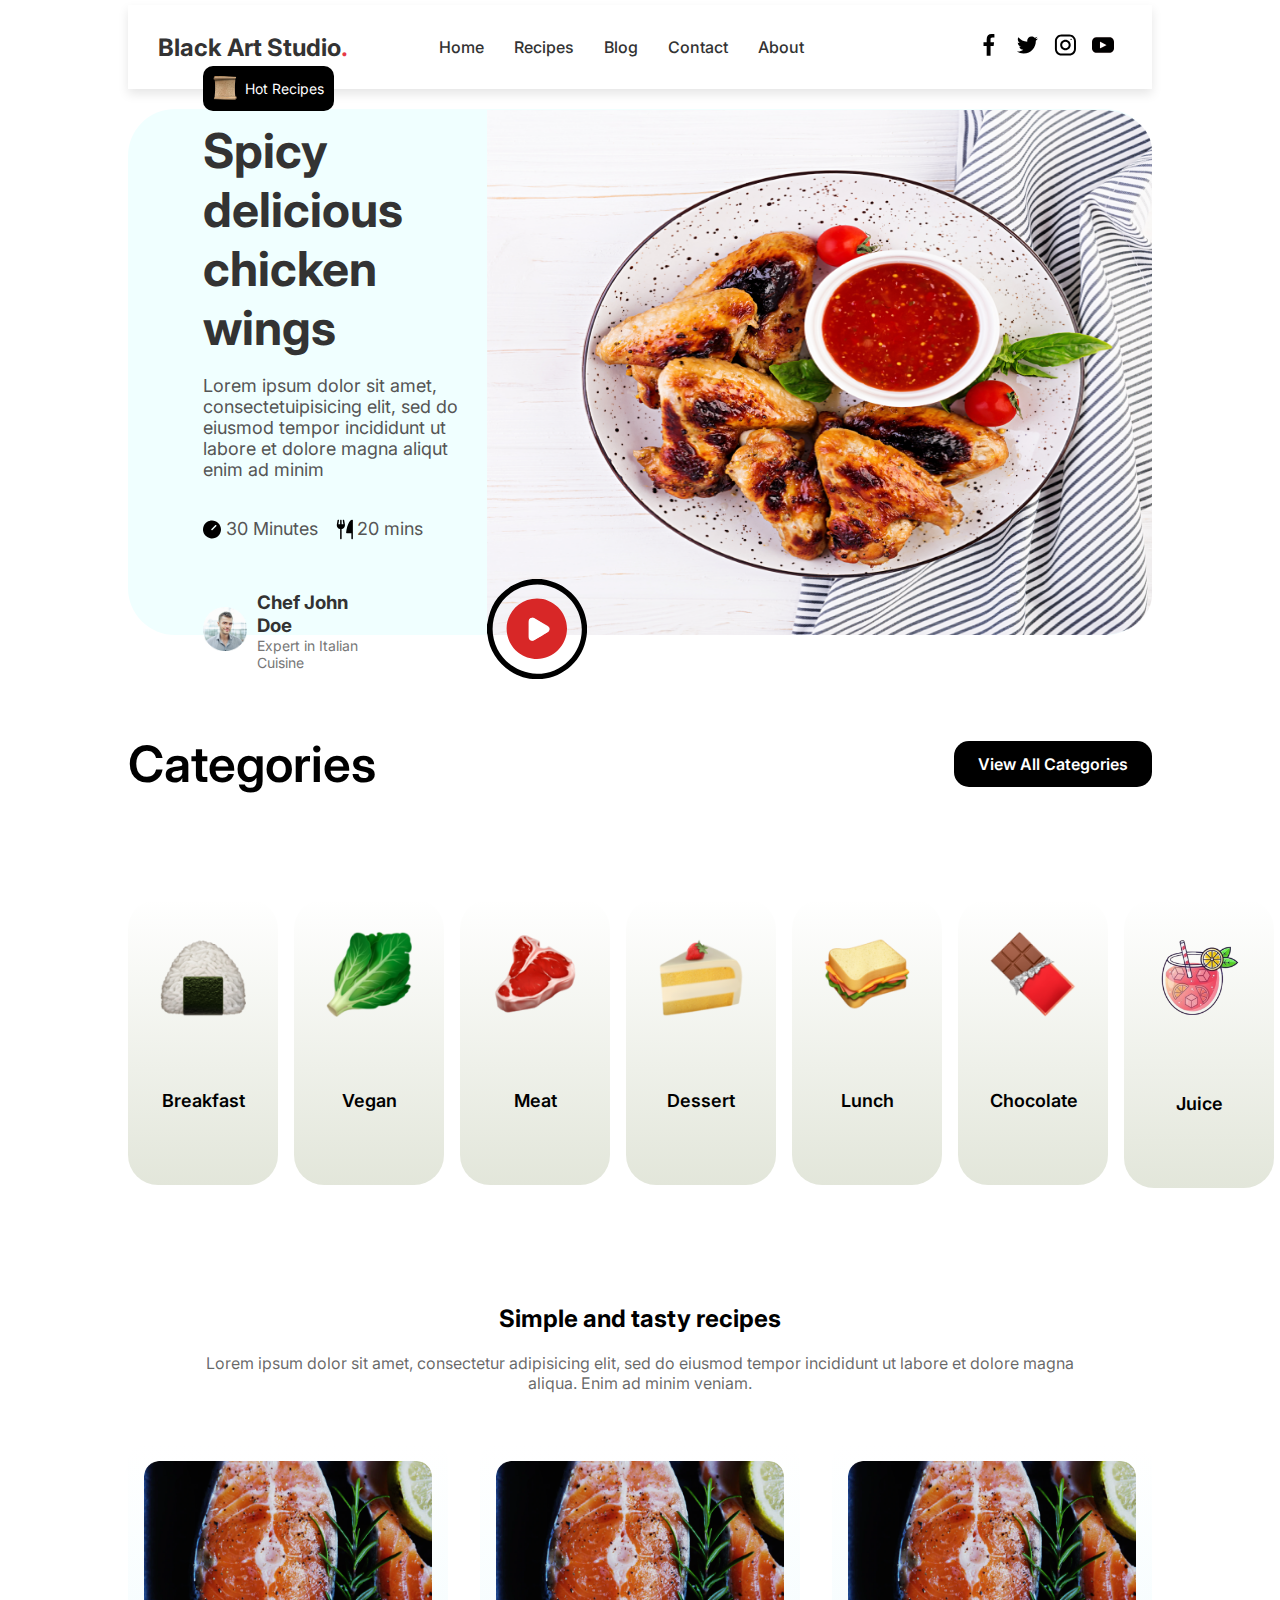
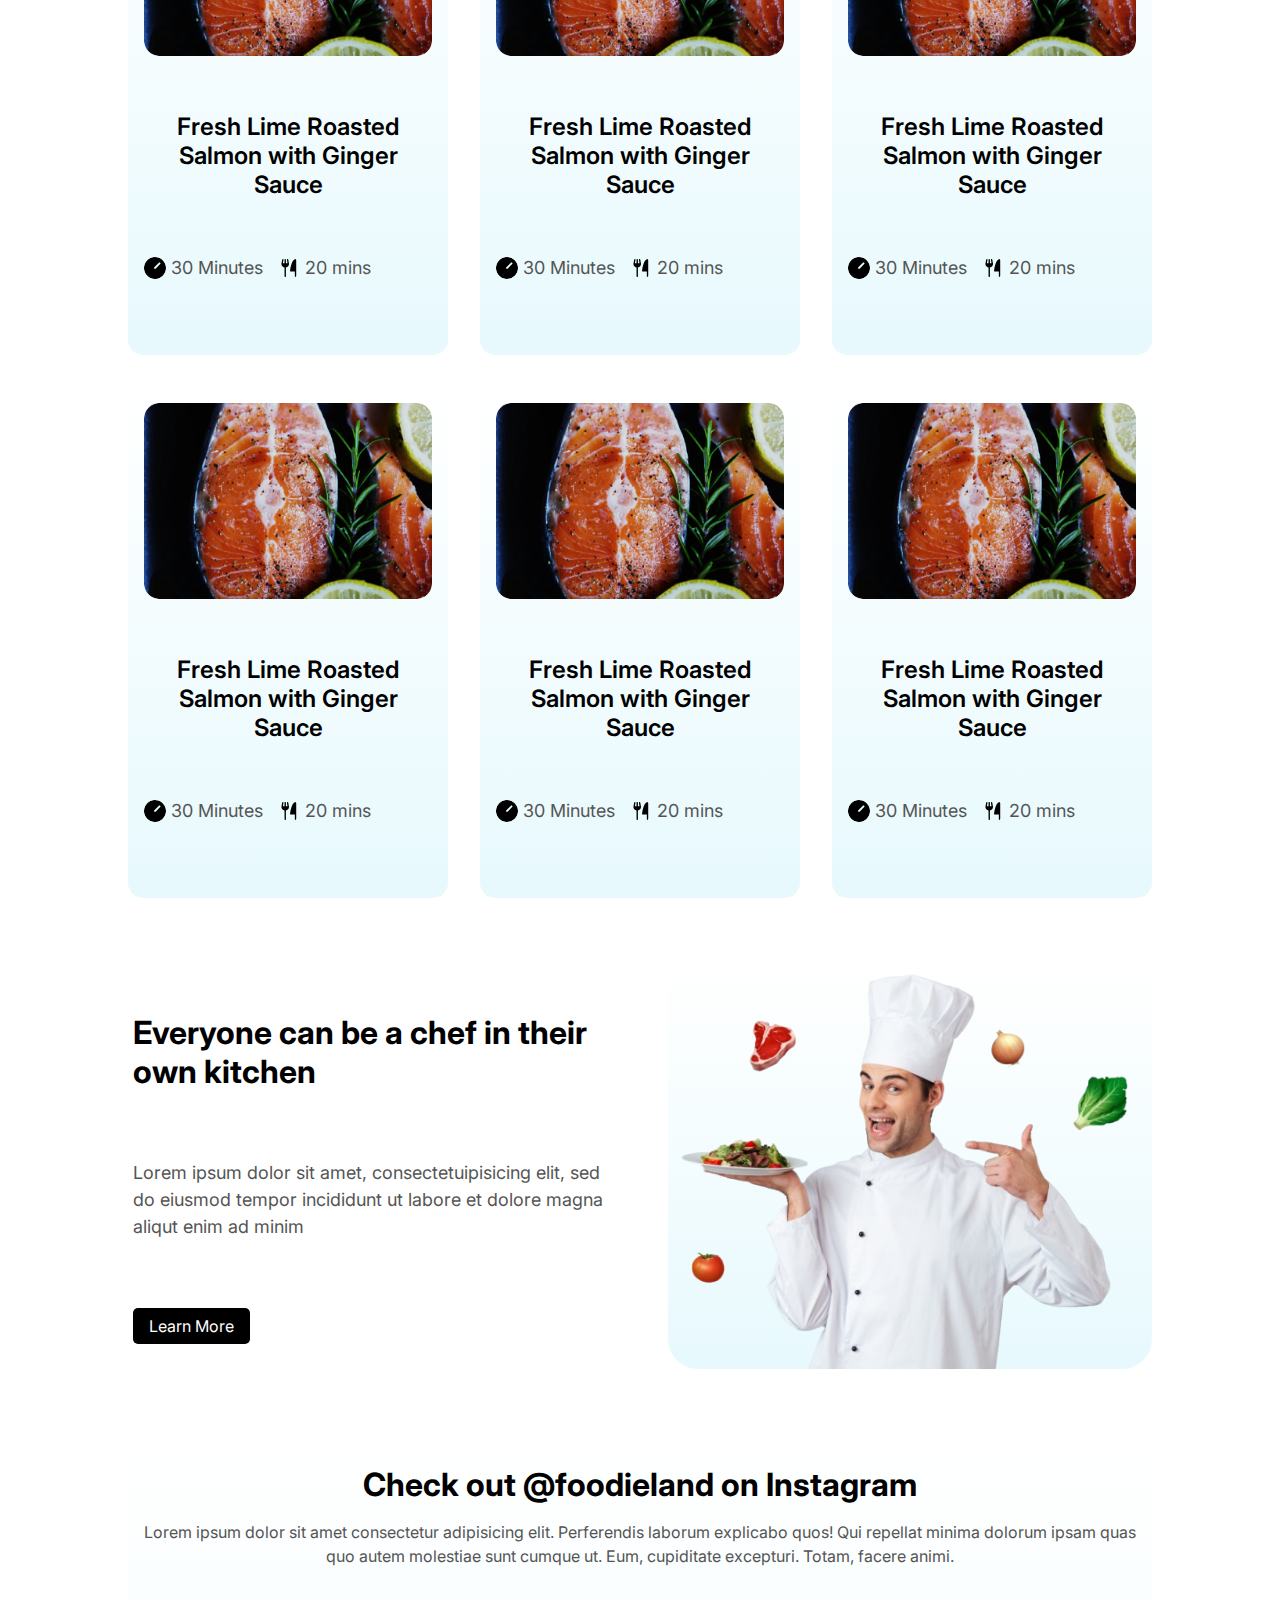
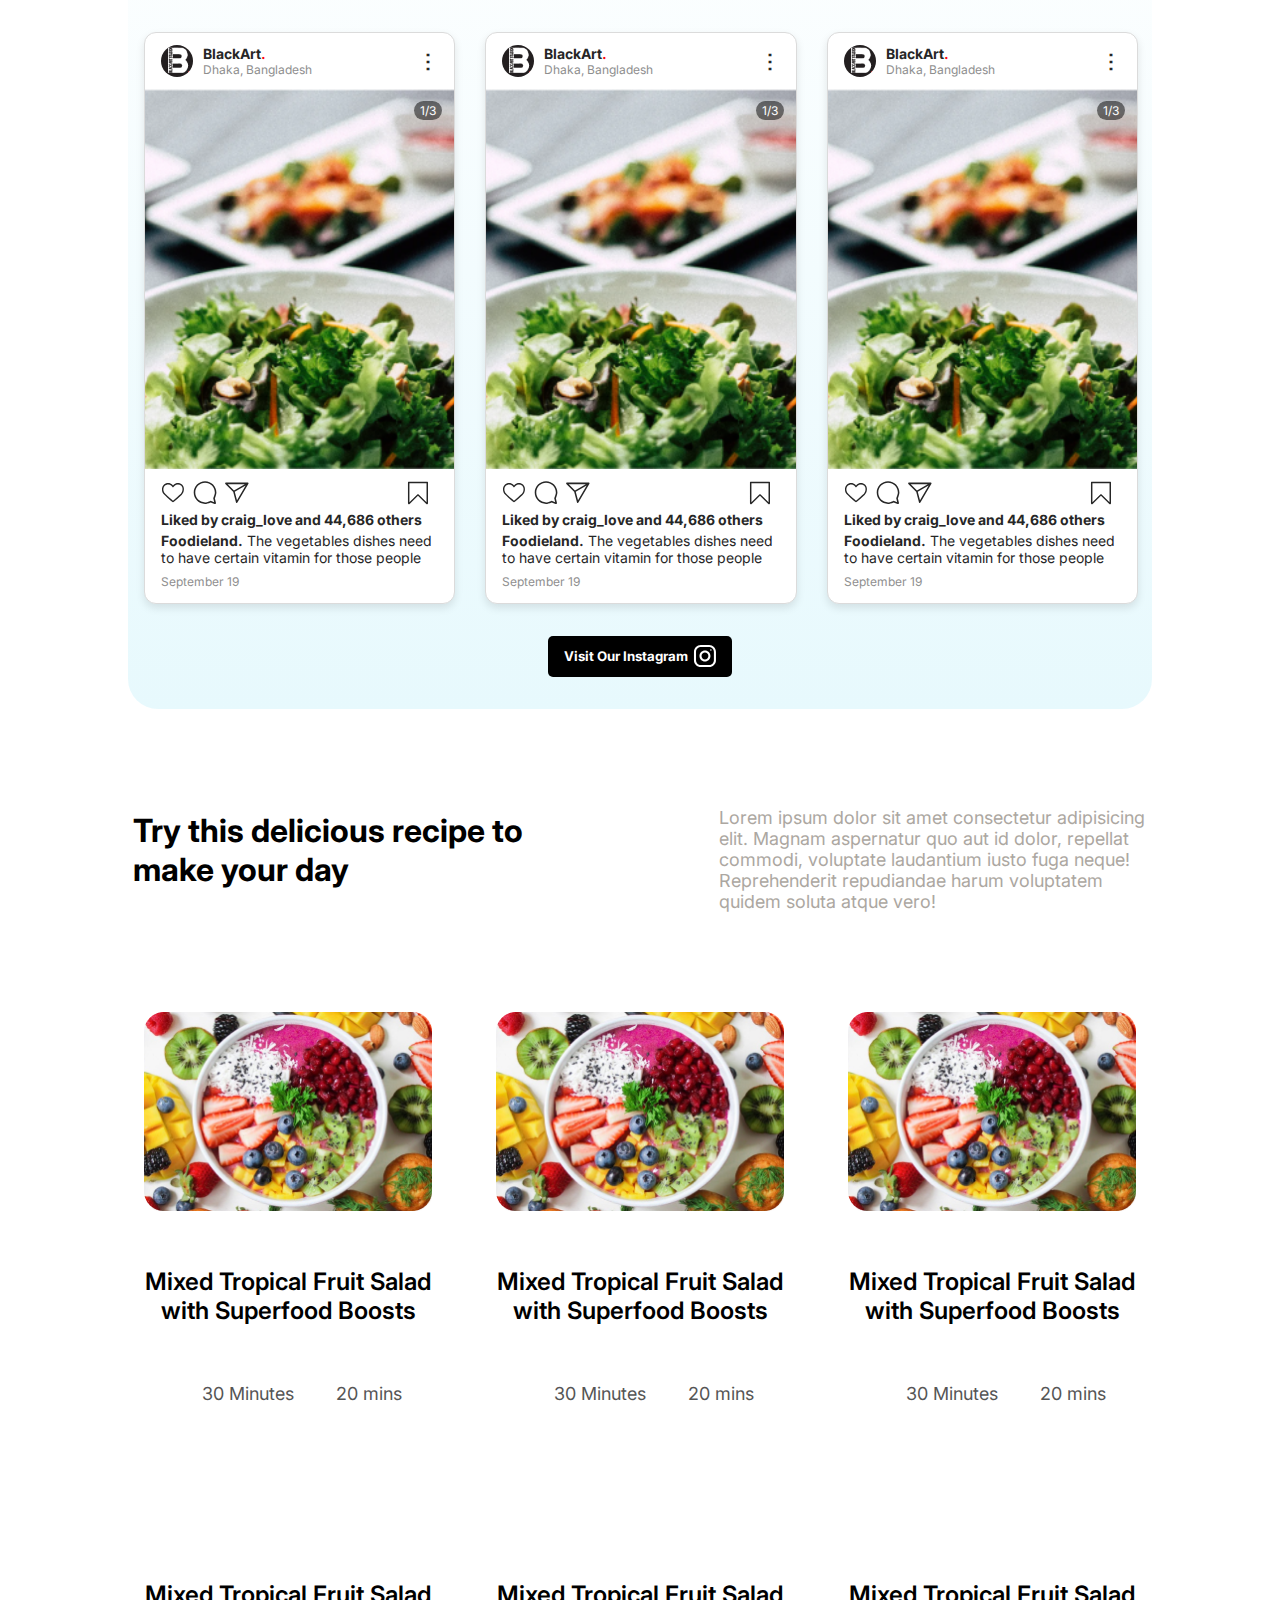
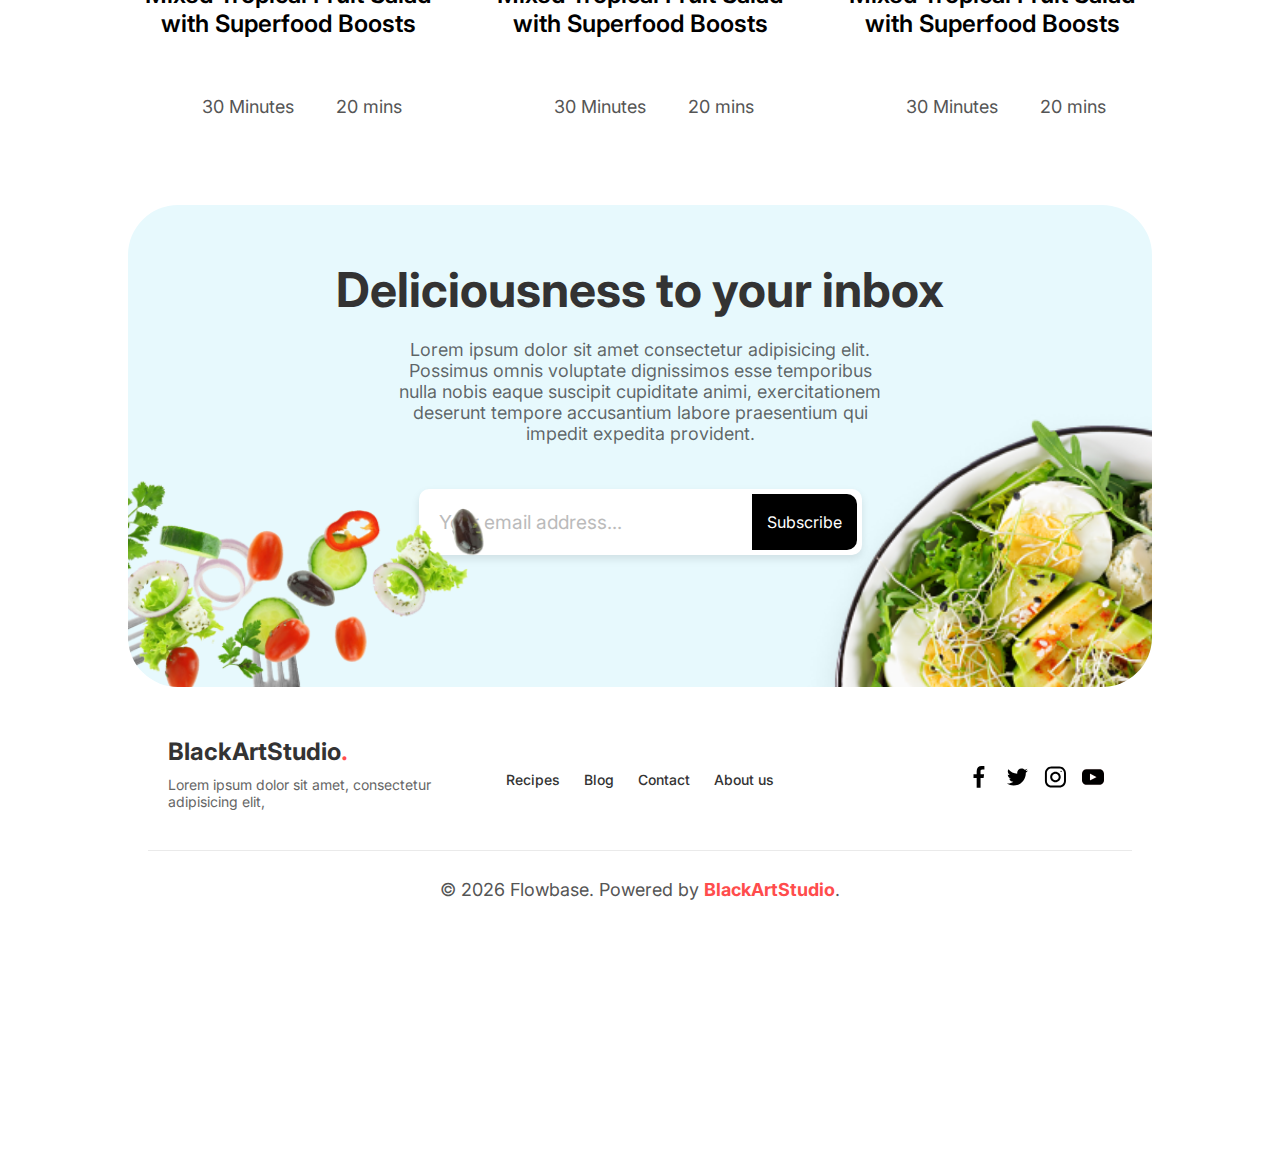
==== commit 0542539e: "update css code" ====
--- a/index.html
+++ b/index.html
@@ -69,9 +69,9 @@
             <a href="#" class="navLink">Contact</a>
             <a href="#" class="navLink">About</a>
         </nav>
+        <div class="hamburger" id="hamburgerIcon"></div>
         <div class="socialMedia socialMedia-icon">
         </div>
-        <div class="hamburger" id="hamburgerIcon"></div>
     </header>
 
 
--- a/style.css
+++ b/style.css
@@ -964,7 +964,7 @@
     }
 
     .heroImg {
-        text-align-last:center;
+        text-align-last: center;
     }
 
 
@@ -1192,6 +1192,13 @@
         display: flex;
         justify-content: center;
         align-items: center;
+    }
+
+    .subscription-input {
+        padding: 0px 0px;
+        font-size: 15px;
+        border: none;
+        flex: 2;
     }
 
     /* footer section */
@@ -1616,6 +1623,31 @@
         align-items: center;
     }
 
+    .subscription-form {
+        width: 100%;
+        display: flex;
+        align-items: center;
+        background-color: #fff;
+        border-radius: 10px;
+        padding: 5px;
+        box-shadow: 0 4px 8px rgba(0, 0, 0, 0.1);
+    }
+
+    .subscription-button {
+        padding: 18px 15px;
+        border-radius: 0 10px 10px 0;
+        font-size: 1em;
+        cursor: pointer;
+        transition: background-color 0.3s;
+    }
+
+    .subscription-input {
+        padding: 0px 0px;
+        font-size: 13px;
+        border: none;
+        flex: 2;
+    }
+
     /* footer section */
 
     .footer-content {
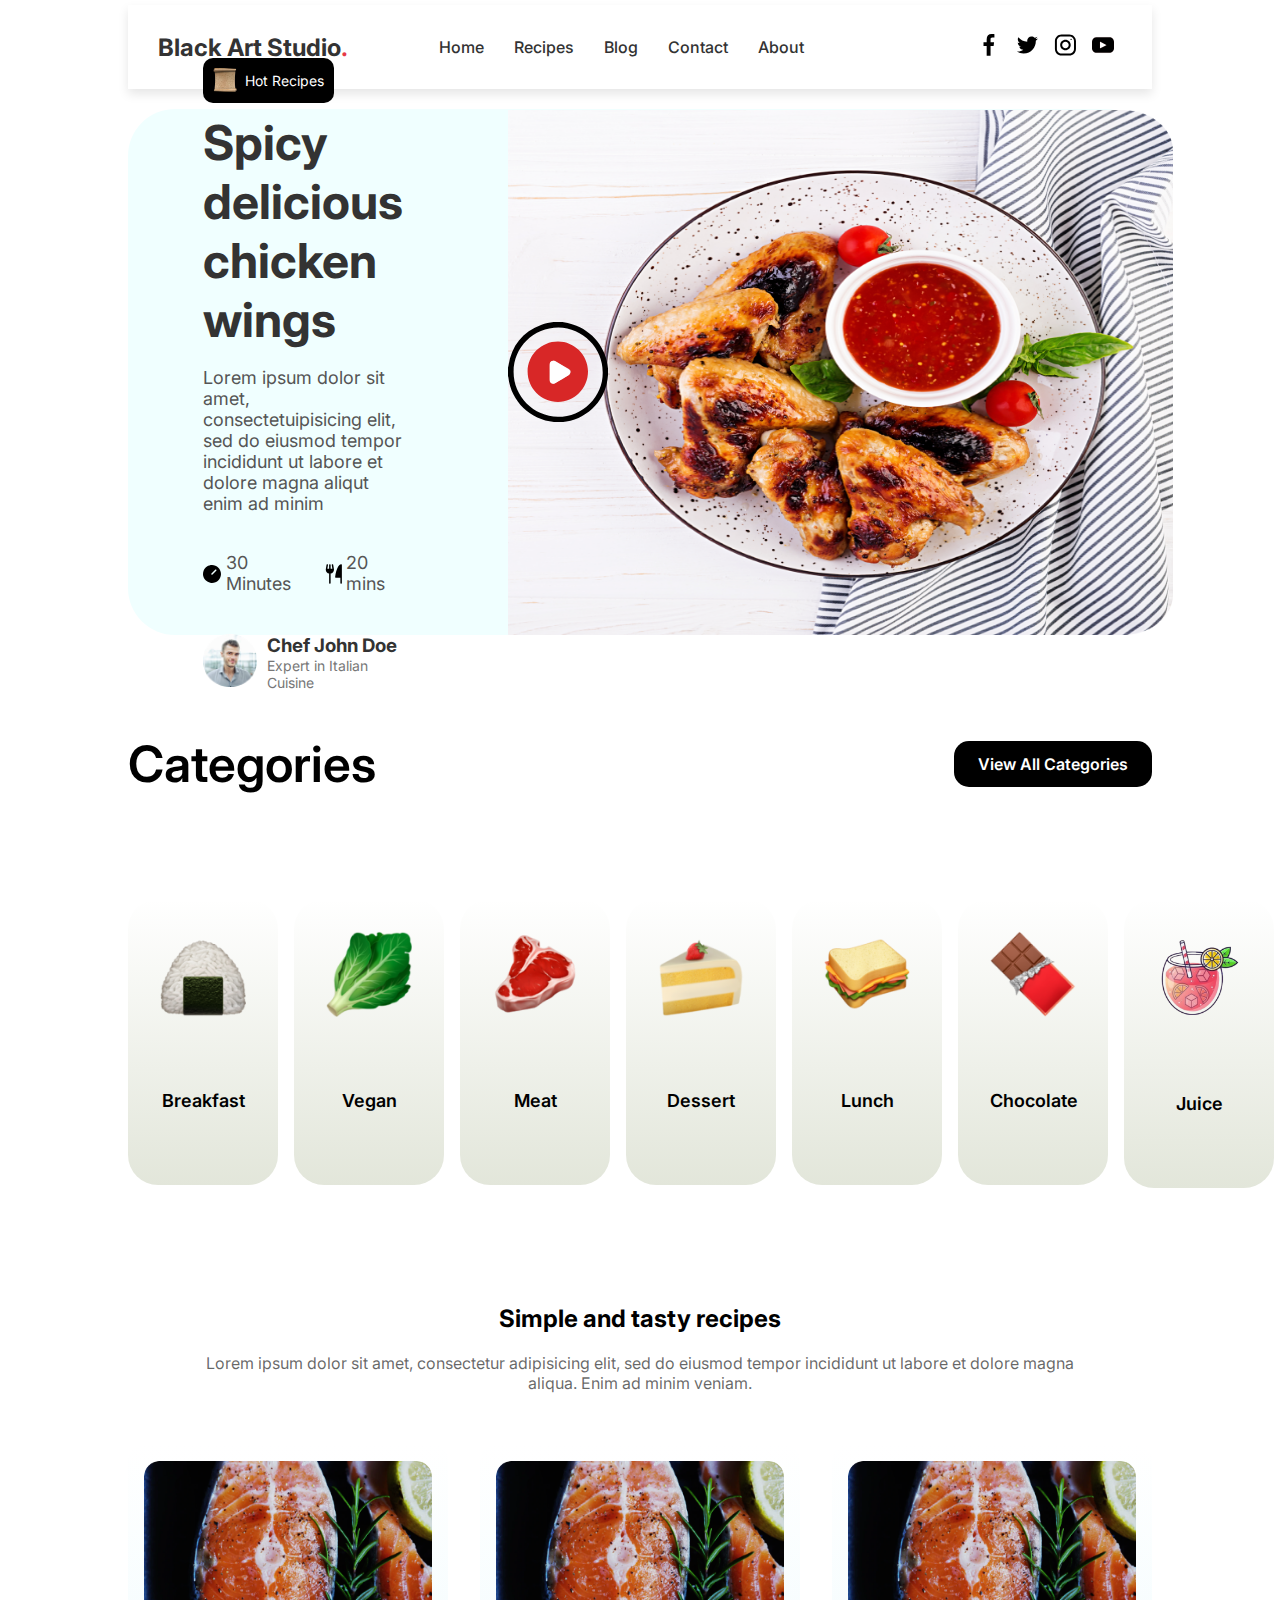
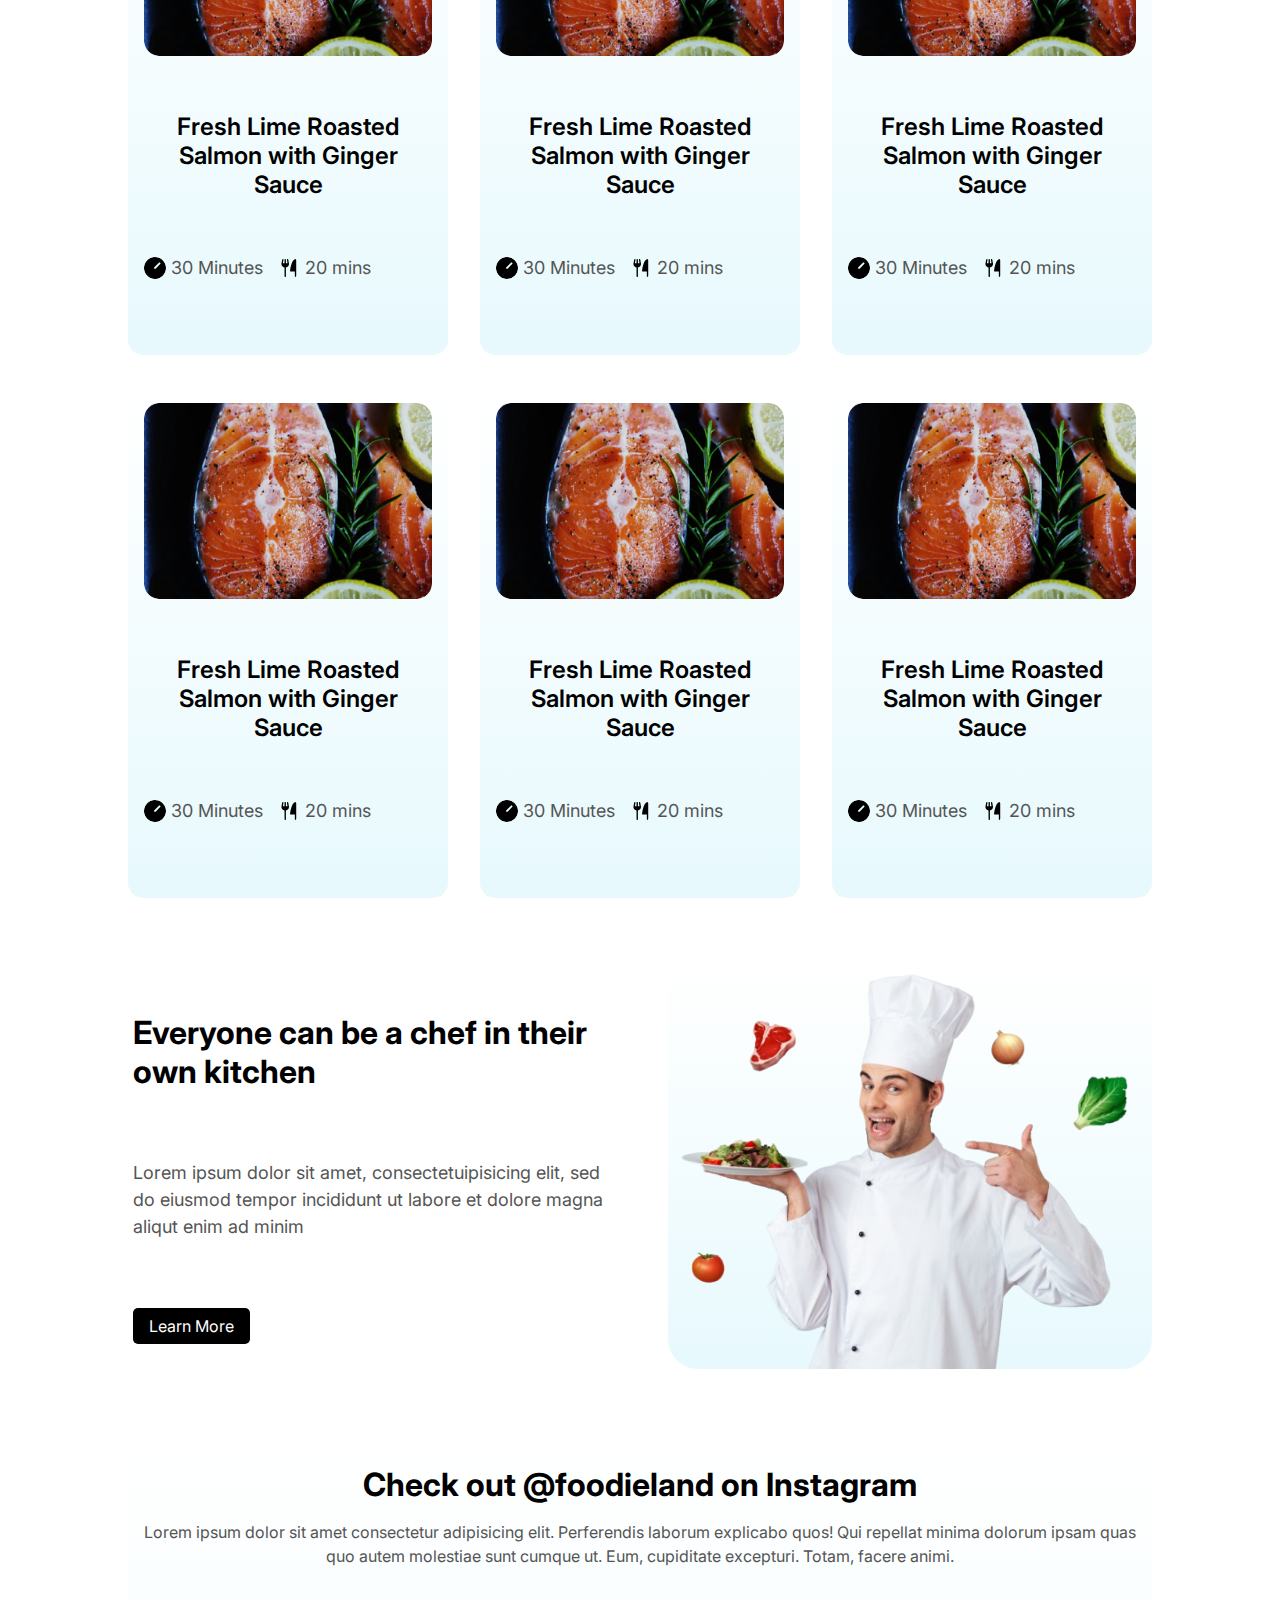
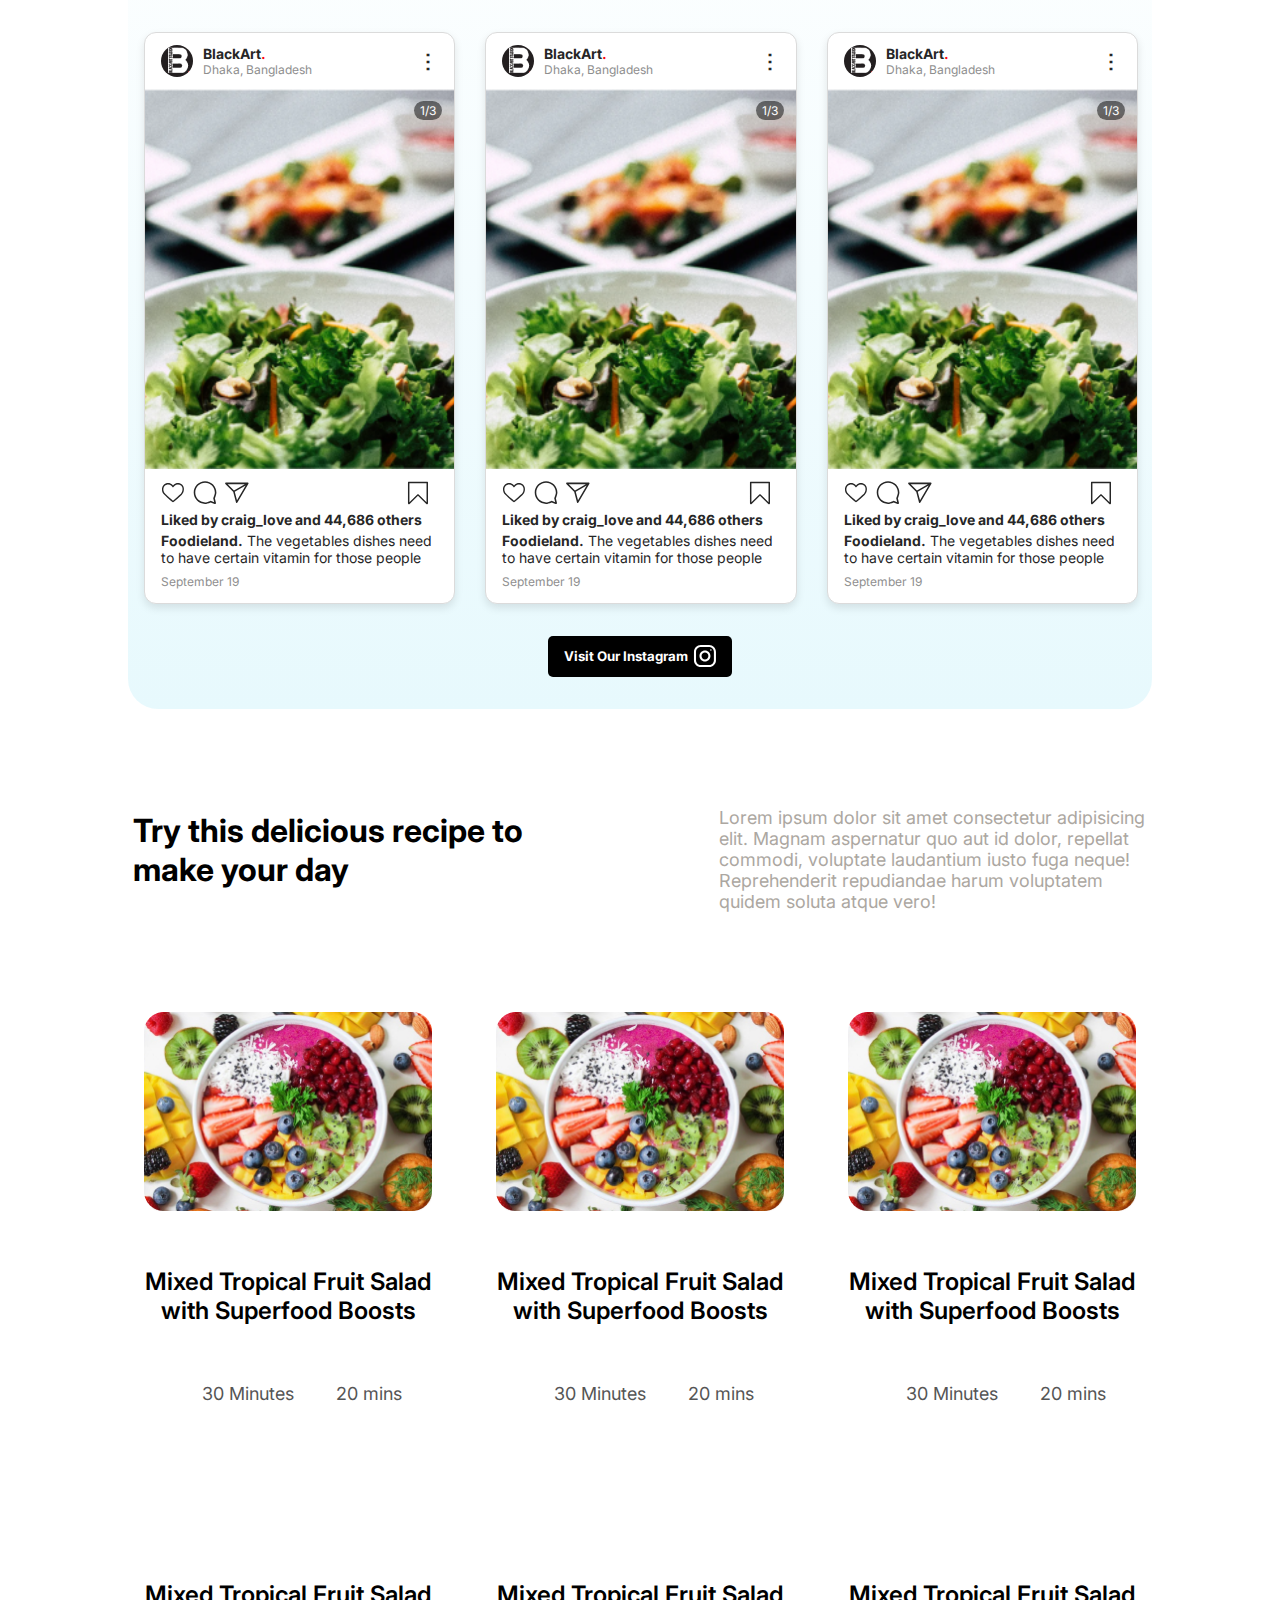
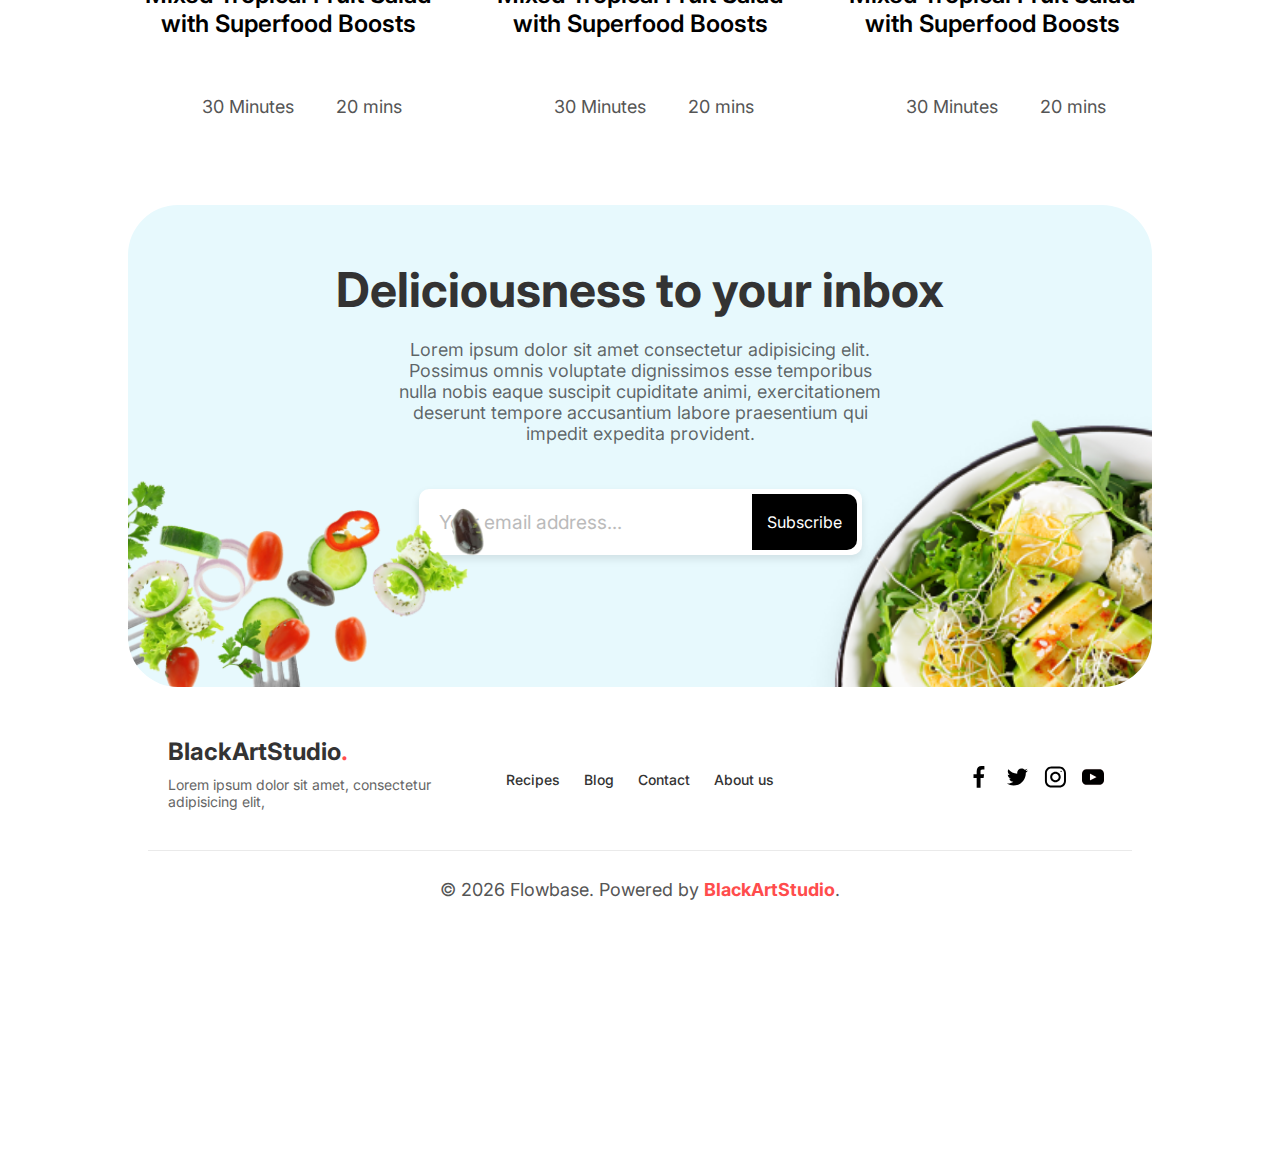
==== commit 5a1387ac: "update for testion desktop view" ====
--- a/index.html
+++ b/index.html
@@ -109,61 +109,61 @@
                                 <p>Expert in Italian Cuisine</p>
                             </div>
                         </div>
-                        <a href="#Youtube" aria-label="View Recipe">
-                            <?xml version="1.0" encoding="utf-8"?>
-                            <svg class="ctaButton" version="1.1" id="Layer_1" xmlns="http://www.w3.org/2000/svg"
-                                xmlns:xlink="http://www.w3.org/1999/xlink" x="0px" y="0px" viewBox="0 0 25 25"
-                                height="100" width="100" xml:space="preserve">
-                                <style type="text/css">
-                                    .st0 {
-                                        fill: #FFFFFF;
-                                    }
-
-                                    .st1 {
-                                        fill: #D82727;
-                                        transition: fill 0.3s ease;
-                                    }
-
-                                    .st3 {
-                                        fill: #000000;
-                                        transition: fill 0.3s ease;
-                                    }
-
-                                    .ctaButton:hover .st1 {
-                                        fill: #D82727;
-                                    }
-
-                                    .ctaButton:hover .st3 {
-                                        fill: #D82727;
-                                    }
-
-                                    .ctaButton:hover {
-                                        animation: scale-up 0.5s ease forwards;
-                                    }
-
-                                    @keyframes scale-up {
-                                        0% {
-                                            transform: scale(1);
-                                        }
-
-                                        100% {
-                                            transform: scale(1.1);
-                                        }
-                                    }
-                                </style>
-                                <path class="st3"
-                                    d="M13.6,0c0.9,0.2,1.8,0.3,2.6,0.6c5.5,1.7,9.2,7,8.8,12.7c-0.4,5.9-4.7,10.6-10.4,11.6C7.5,26,0.9,21,0.1,13.9
-                                    c0-0.1-0.1-0.3-0.1-0.4c0-0.7,0-1.4,0-2.1c0-0.1,0.1-0.3,0.1-0.4C0.9,5.9,3.6,2.5,8.4,0.7c0.9-0.4,2-0.5,3-0.7C12.1,0,12.9,0,13.6,0
-                                    z M1.4,12.5c0,6.1,5,11.1,11.1,11.2c6.2,0,11.2-5,11.2-11.1c0-6.1-5-11.1-11.1-11.2C6.4,1.4,1.4,6.3,1.4,12.5z" />
-                                <path class="st1" d="M12.5,4.9c4.1,0,7.5,3.4,7.5,7.5c0,4.2-3.4,7.6-7.5,7.6c-4.2,0-7.6-3.4-7.6-7.6C4.9,8.3,8.3,4.9,12.5,4.9z
-                                    M11.4,9.7c-0.6,0-0.9,0.4-0.9,0.9c0,1.3,0,2.5,0,3.8c0,0.8,0.6,1.2,1.4,0.8c1.1-0.6,2.2-1.2,3.2-1.9c0.7-0.4,0.8-1.2,0-1.6
-                                    c-1.1-0.6-2.2-1.3-3.2-1.9C11.7,9.7,11.5,9.7,11.4,9.7z" />
-                                <path class="st0" d="M11.4,9.7c0.1,0,0.3,0.1,0.4,0.2c1.1,0.6,2.2,1.2,3.2,1.9c0.7,0.4,0.7,1.2,0,1.6c-1.1,0.6-2.2,1.3-3.2,1.9
-                                        c-0.7,0.4-1.4,0-1.4-0.8c0-1.3,0-2.5,0-3.8C10.4,10,10.8,9.7,11.4,9.7z" />
-                            </svg>
-                        </a>
                     </div>
                 </div>
+                <a href="#Youtube" aria-label="View Recipe">
+                    <?xml version="1.0" encoding="utf-8"?>
+                    <svg class="ctaButton" version="1.1" id="Layer_1" xmlns="http://www.w3.org/2000/svg"
+                        xmlns:xlink="http://www.w3.org/1999/xlink" x="0px" y="0px" viewBox="0 0 25 25" height="100"
+                        width="100" xml:space="preserve">
+                        <style type="text/css">
+                            .st0 {
+                                fill: #FFFFFF;
+                            }
+
+                            .st1 {
+                                fill: #D82727;
+                                transition: fill 0.3s ease;
+                            }
+
+                            .st3 {
+                                fill: #000000;
+                                transition: fill 0.3s ease;
+                            }
+
+                            .ctaButton:hover .st1 {
+                                fill: #D82727;
+                            }
+
+                            .ctaButton:hover .st3 {
+                                fill: #D82727;
+                            }
+
+                            .ctaButton:hover {
+                                animation: scale-up 0.5s ease forwards;
+                            }
+
+                            @keyframes scale-up {
+                                0% {
+                                    transform: scale(1);
+                                }
+
+                                100% {
+                                    transform: scale(1.1);
+                                }
+                            }
+                        </style>
+                        <path class="st3"
+                            d="M13.6,0c0.9,0.2,1.8,0.3,2.6,0.6c5.5,1.7,9.2,7,8.8,12.7c-0.4,5.9-4.7,10.6-10.4,11.6C7.5,26,0.9,21,0.1,13.9
+                            c0-0.1-0.1-0.3-0.1-0.4c0-0.7,0-1.4,0-2.1c0-0.1,0.1-0.3,0.1-0.4C0.9,5.9,3.6,2.5,8.4,0.7c0.9-0.4,2-0.5,3-0.7C12.1,0,12.9,0,13.6,0
+                            z M1.4,12.5c0,6.1,5,11.1,11.1,11.2c6.2,0,11.2-5,11.2-11.1c0-6.1-5-11.1-11.1-11.2C6.4,1.4,1.4,6.3,1.4,12.5z" />
+                        <path class="st1" d="M12.5,4.9c4.1,0,7.5,3.4,7.5,7.5c0,4.2-3.4,7.6-7.5,7.6c-4.2,0-7.6-3.4-7.6-7.6C4.9,8.3,8.3,4.9,12.5,4.9z
+                            M11.4,9.7c-0.6,0-0.9,0.4-0.9,0.9c0,1.3,0,2.5,0,3.8c0,0.8,0.6,1.2,1.4,0.8c1.1-0.6,2.2-1.2,3.2-1.9c0.7-0.4,0.8-1.2,0-1.6
+                            c-1.1-0.6-2.2-1.3-3.2-1.9C11.7,9.7,11.5,9.7,11.4,9.7z" />
+                        <path class="st0" d="M11.4,9.7c0.1,0,0.3,0.1,0.4,0.2c1.1,0.6,2.2,1.2,3.2,1.9c0.7,0.4,0.7,1.2,0,1.6c-1.1,0.6-2.2,1.3-3.2,1.9
+                                c-0.7,0.4-1.4,0-1.4-0.8c0-1.3,0-2.5,0-3.8C10.4,10,10.8,9.7,11.4,9.7z" />
+                    </svg>
+                </a>
                 <div class="heroImg">
                     <img src="/images/hero-image.png" loading="lazy" alt="Featured Dish" />
                 </div>
--- a/style.css
+++ b/style.css
@@ -833,8 +833,9 @@
 
 
     .header {
+
         padding: 15px;
-        width: 95%;
+        width: 93%;
     }
 
     #navMenu {
@@ -909,7 +910,7 @@
     /* hero */
 
     .hero {
-        width: 100%;
+        width: 95%;
         padding: 20px 10px;
         height: auto;
         border-radius: 20px;
@@ -1721,4 +1722,14 @@
     .recipe img {
         content: url(images/hot-pecipes.png);
     }
+}
+
+@media (min-width:1450px){
+    .ctaButton {
+        position: relative;
+        display: inline-block;
+        margin-left: 50%;
+        text-decoration: none;
+        transition: background-color 0.3s;
+    }
 }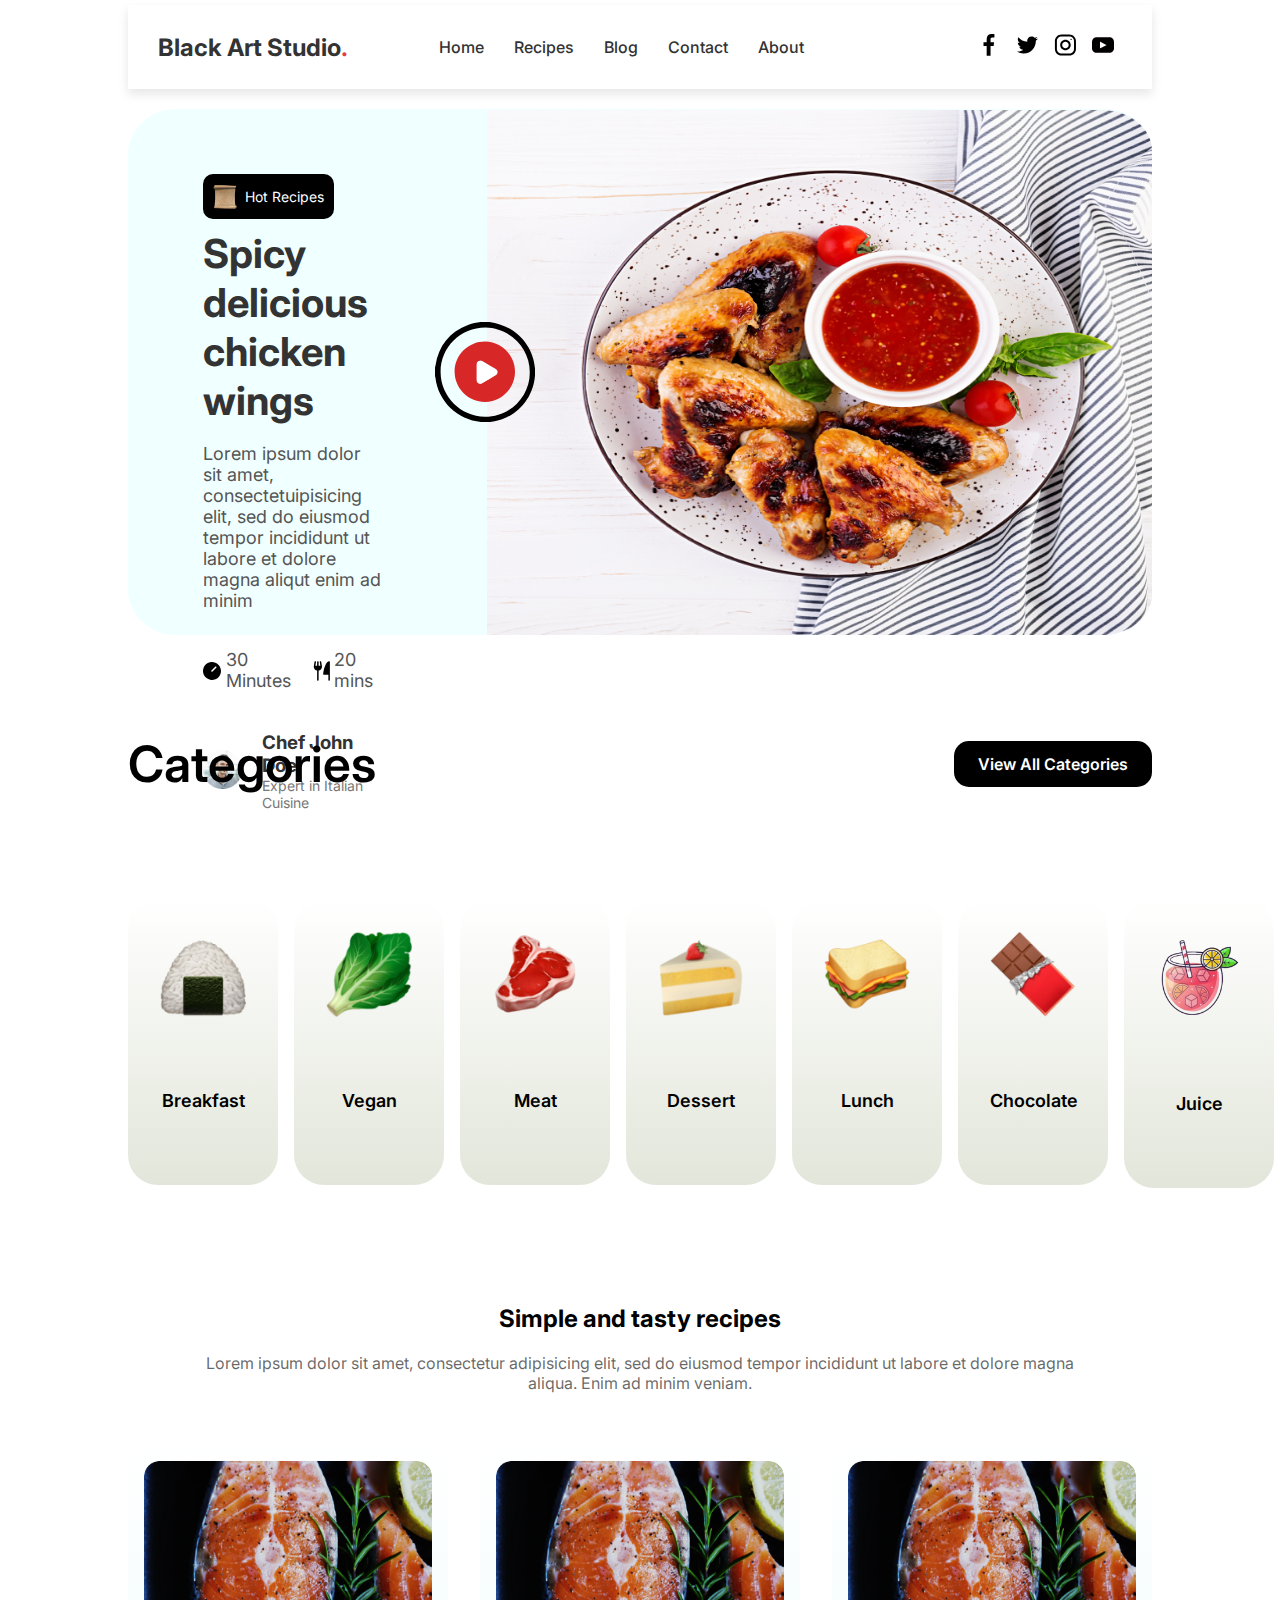
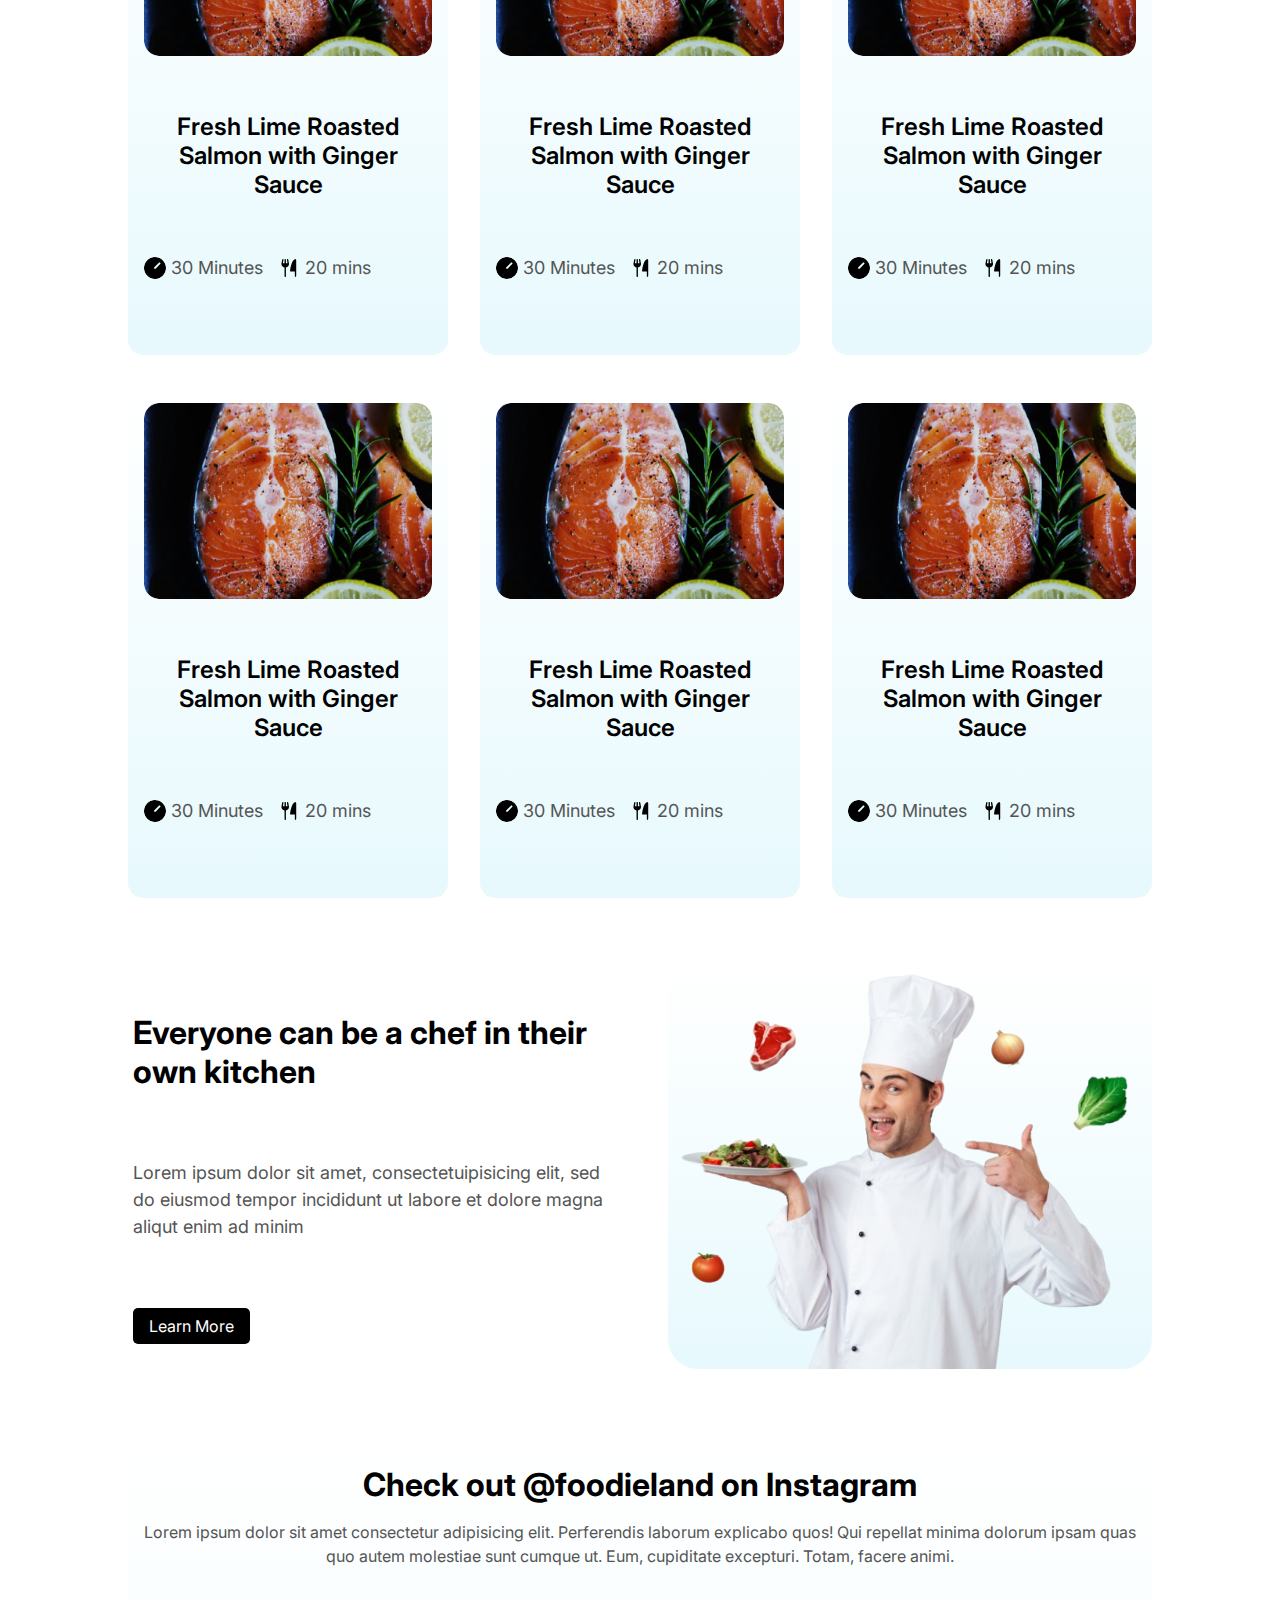
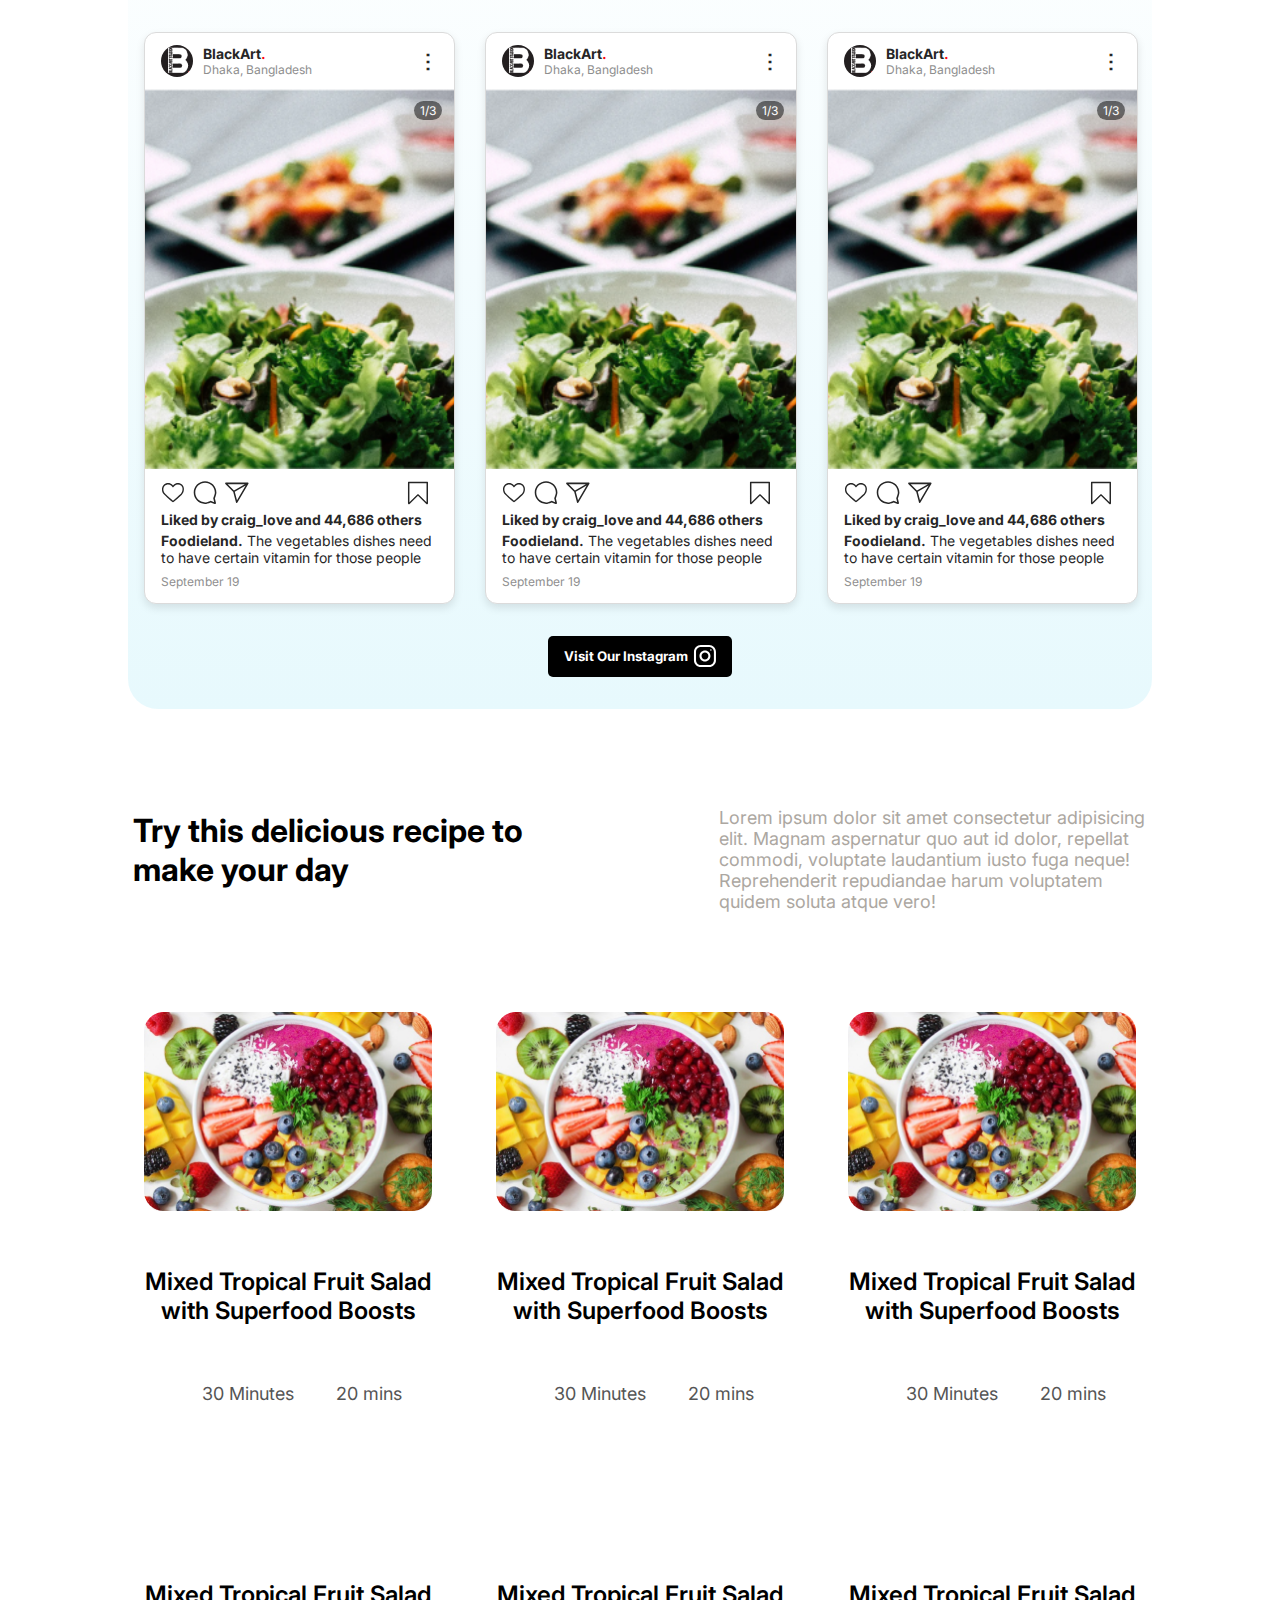
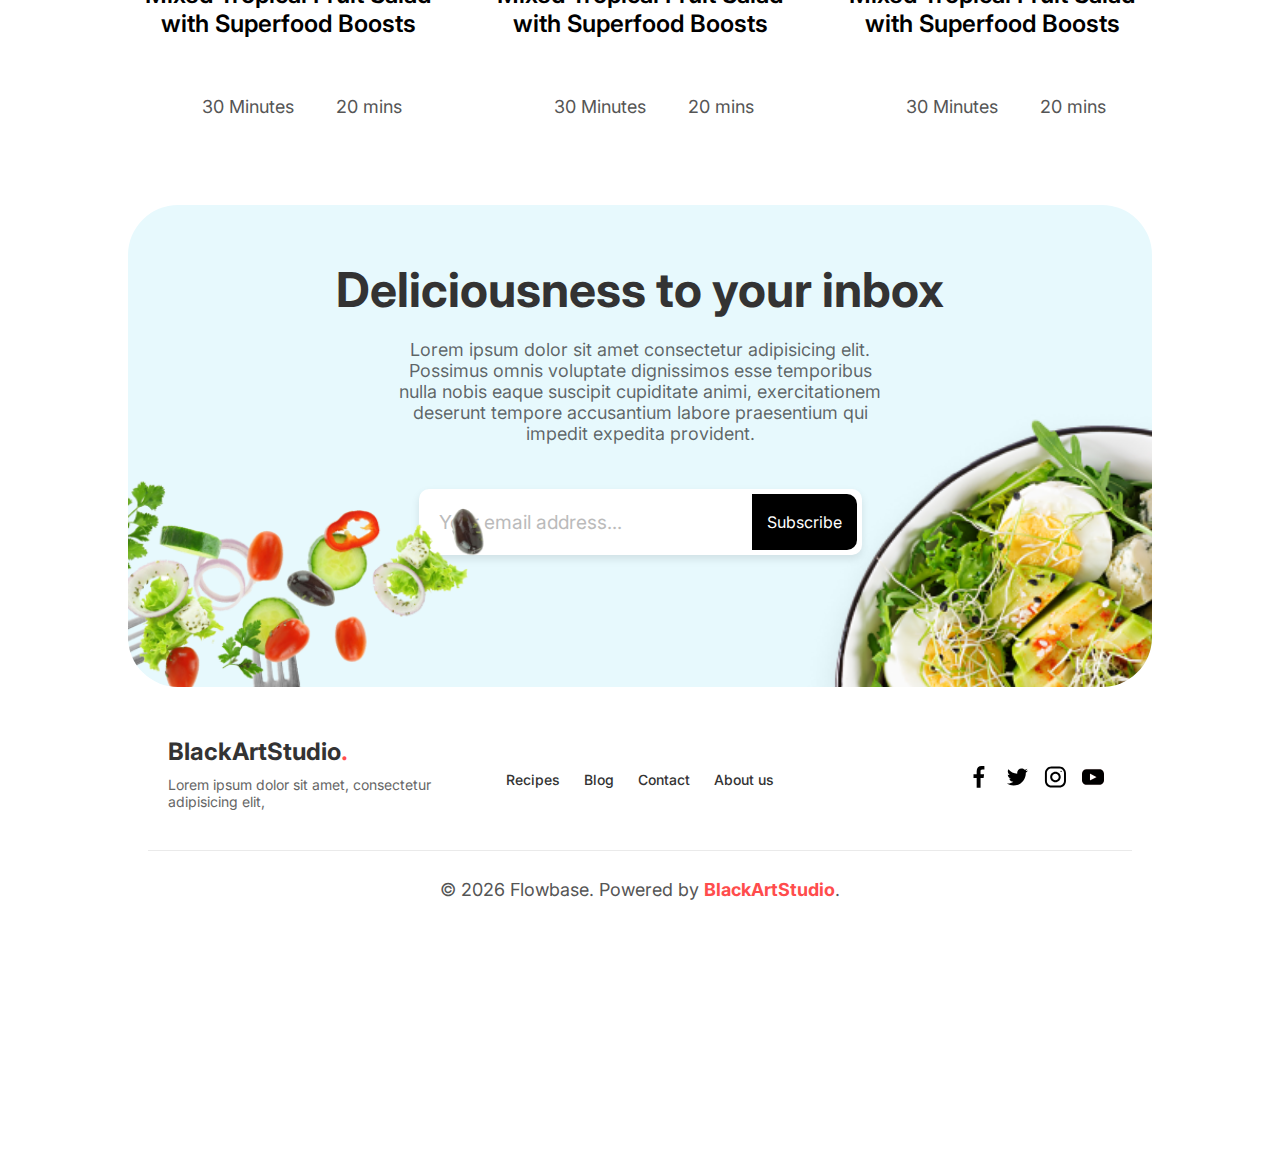
==== commit adf30722: "update image css code" ====
--- a/index.html
+++ b/index.html
@@ -100,7 +100,7 @@
                     </div>
                     <div class="profileBtn">
                         <div class="profile">
-                            <div class="pImg" style="margin-right: 10px;">
+                            <div class="pImg">
                                 <img src="images/person.png" srcset="images/person.png"
                                     sizes="(max-width: 600px) 100vw, 50vw" loading="lazy" alt="Chef Profile" />
                             </div>
--- a/style.css
+++ b/style.css
@@ -126,8 +126,14 @@
 }
 
 .heroContent {
-    max-width: 50%;
-}
+    max-width: 100%;
+    height: inherit;
+}
+
+.heroContent h1 {
+    font-size: 40px;
+}
+
 
 .recipe {
     display: flex;
@@ -180,11 +186,13 @@
     align-items: center;
 }
 
+.pImg {
+    margin-right: 20px;
+}
+
 .pImg img {
     width: 100%;
     height: auto;
-    margin-right: 10px;
-
 }
 
 .column h3 {
@@ -201,7 +209,7 @@
 .ctaButton {
     position: relative;
     display: inline-block;
-    margin-left: 100%;
+    margin-left: 50%;
     text-decoration: none;
     transition: background-color 0.3s;
     margin-right: 5px;
@@ -953,15 +961,16 @@
 
     .profileBtn {
         width: 100%;
-        justify-content: center;
+        justify-content: left;
+        margin-left: 20px;
         gap: 10px;
     }
 
     .ctaButton {
-        margin: 0 auto;
+        margin: 0;
+        margin-bottom: 5px;
         display: block;
         height: 70px;
-        margin-left: 40%;
     }
 
     .heroImg {
@@ -999,10 +1008,8 @@
 
     .category-cards {
         grid-template-columns: repeat(auto-fit, minmax(150px, 1fr));
-        /* grid-template-columns: repeat(1, 2fr); */
         gap: 0.5em;
         padding: 1em 0;
-        margin-left: 5%;
     }
 
     .category-cat-card {
@@ -1389,10 +1396,10 @@
     }
 
     .ctaButton {
-        margin: 0 auto;
+        margin: 0;
+        margin-bottom: 5px;
         display: block;
         height: 70px;
-        margin-left: 30%;
     }
 
     .heroImg {
@@ -1431,7 +1438,7 @@
         grid-template-columns: repeat(auto-fit, minmax(150px, 1fr));
         gap: 0.5em;
         padding: 1em 0;
-        margin-left: 1%;
+        padding-left: 1%;
     }
 
     .category-cat-card {
@@ -1724,7 +1731,7 @@
     }
 }
 
-@media (min-width:1450px){
+@media (min-width:1450px) {
     .ctaButton {
         position: relative;
         display: inline-block;
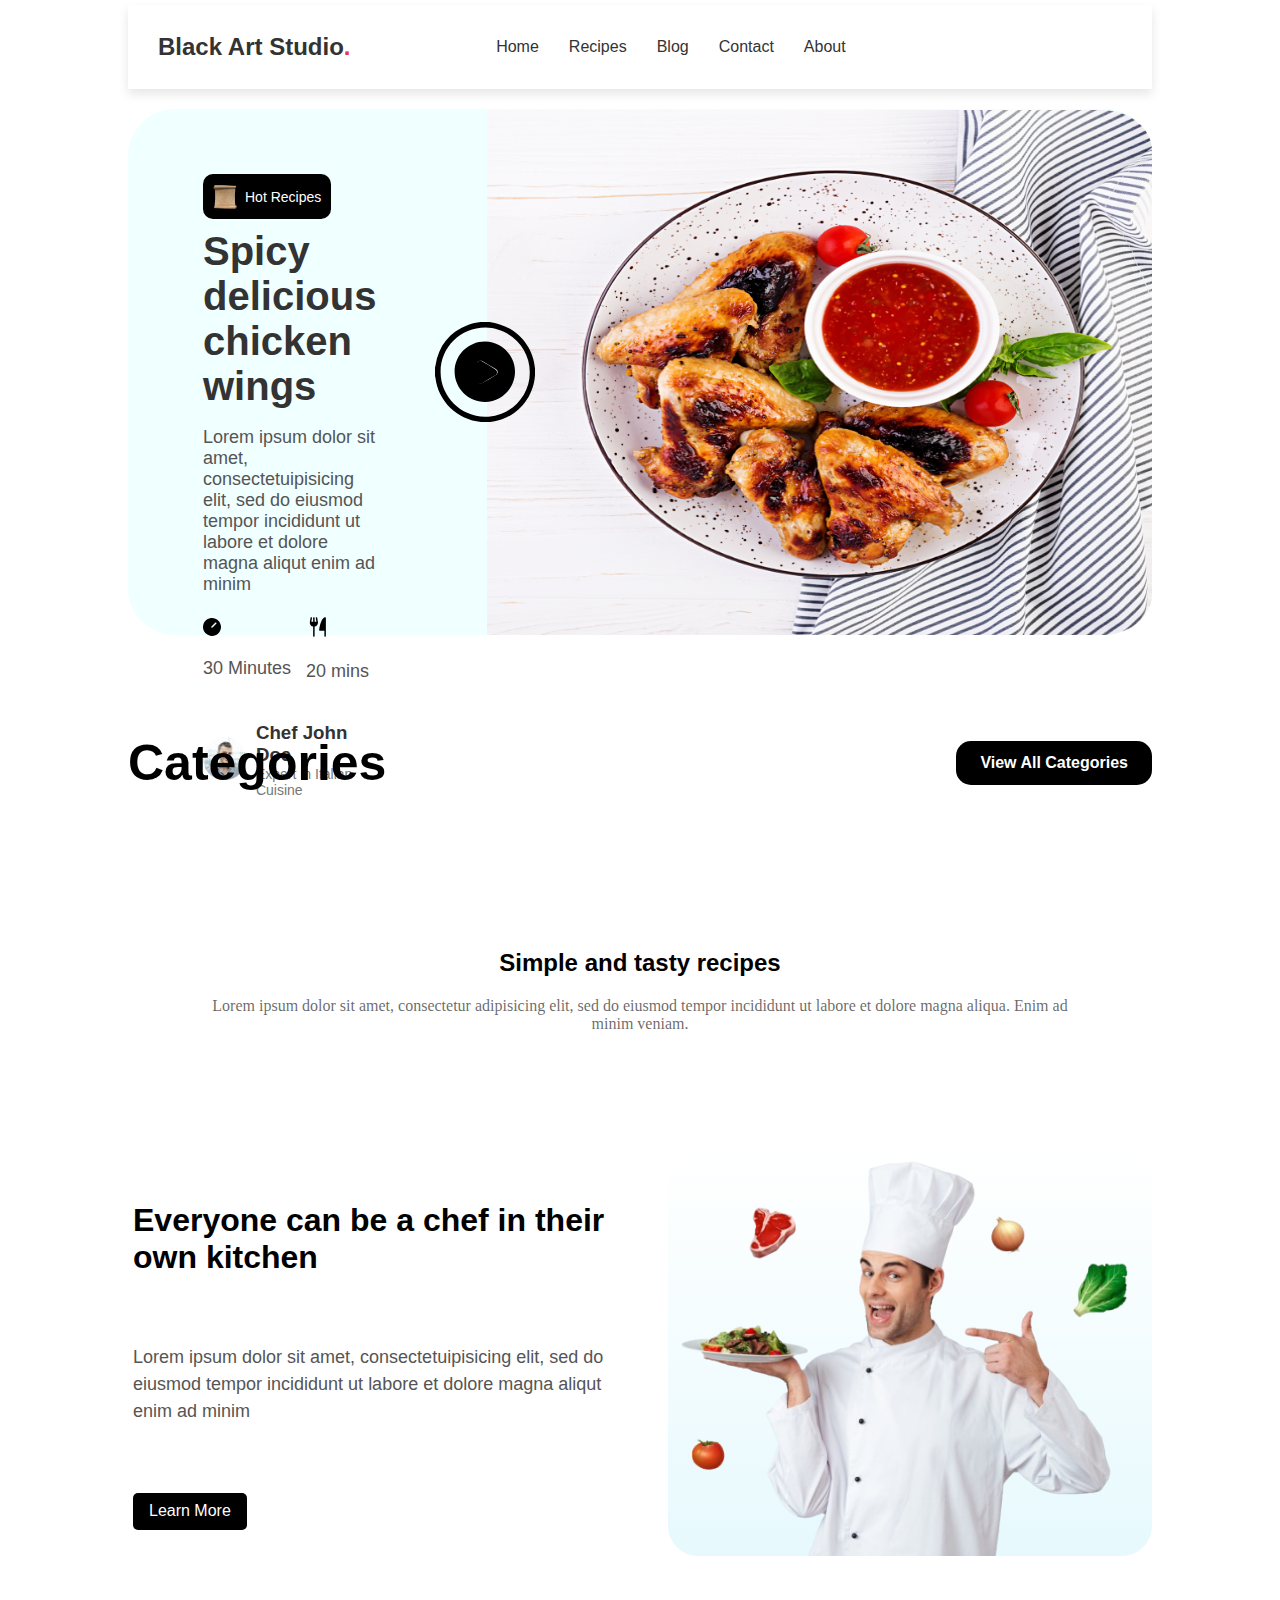
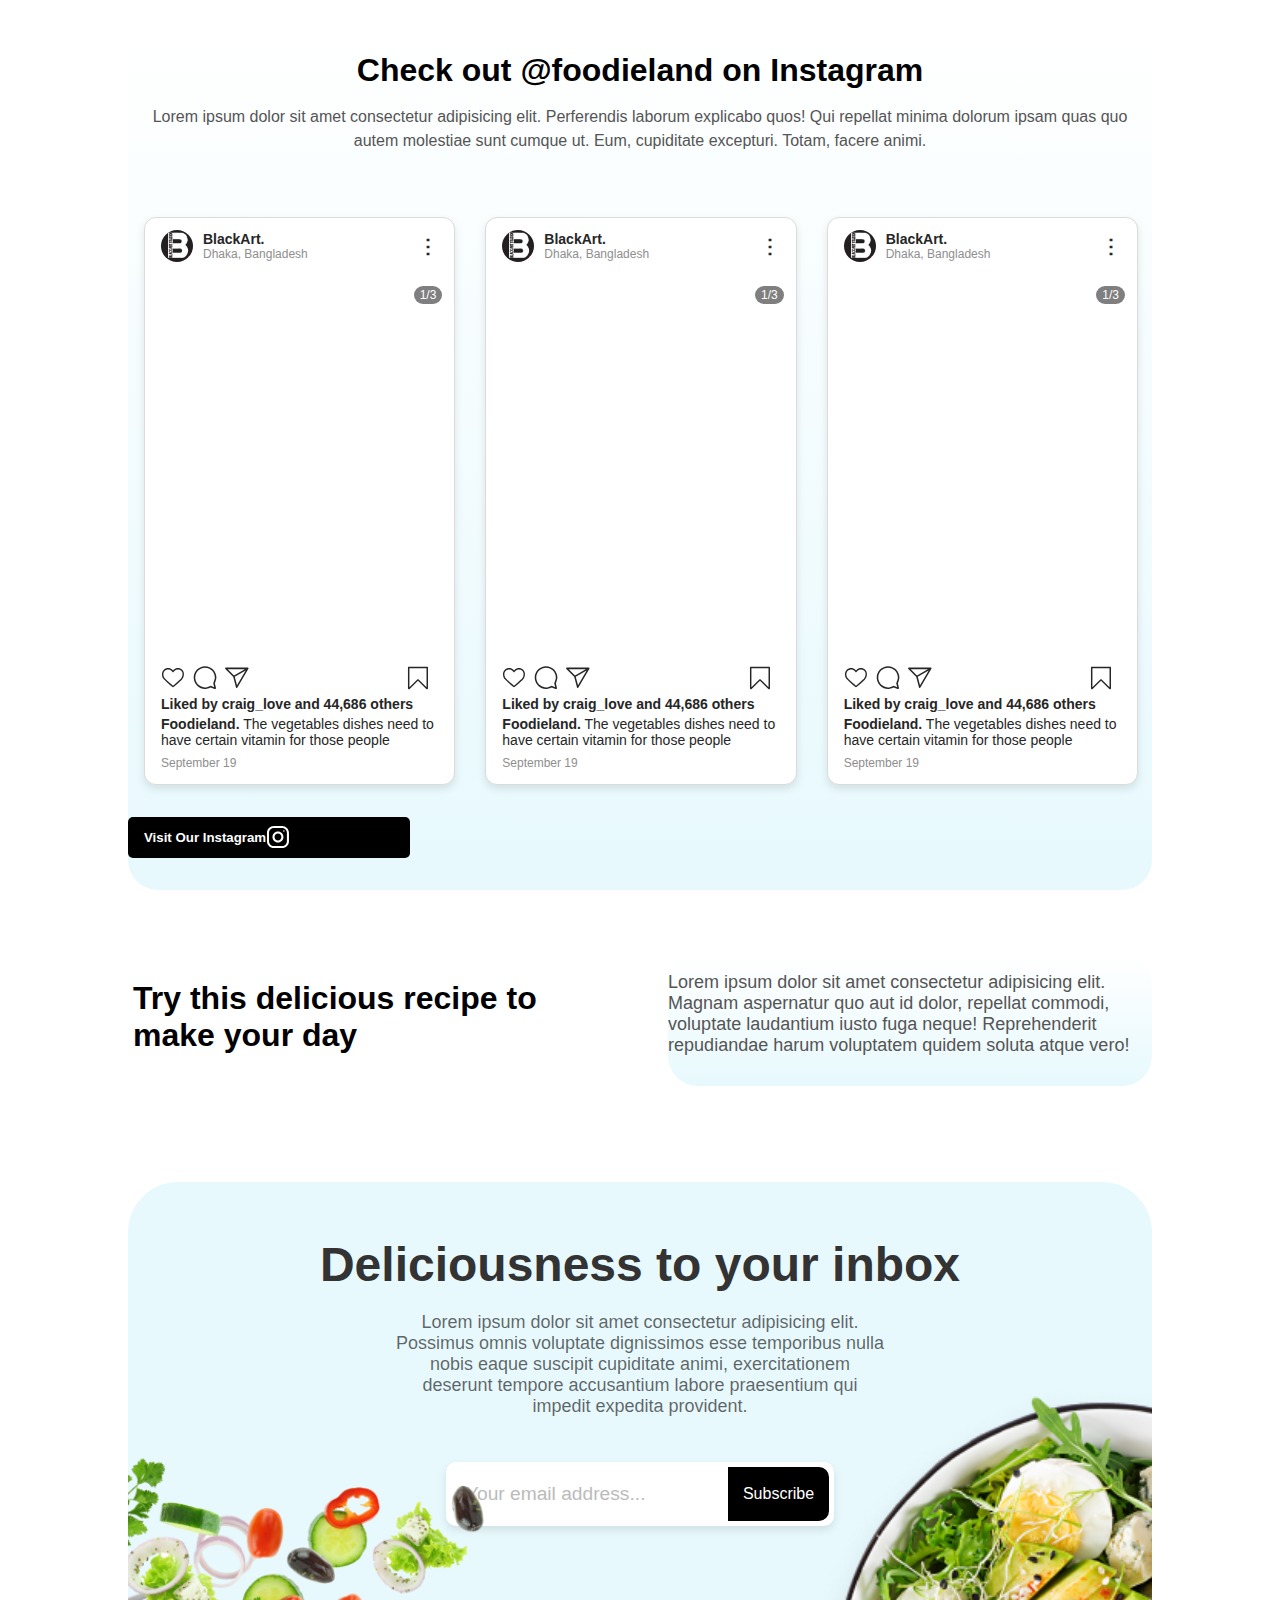
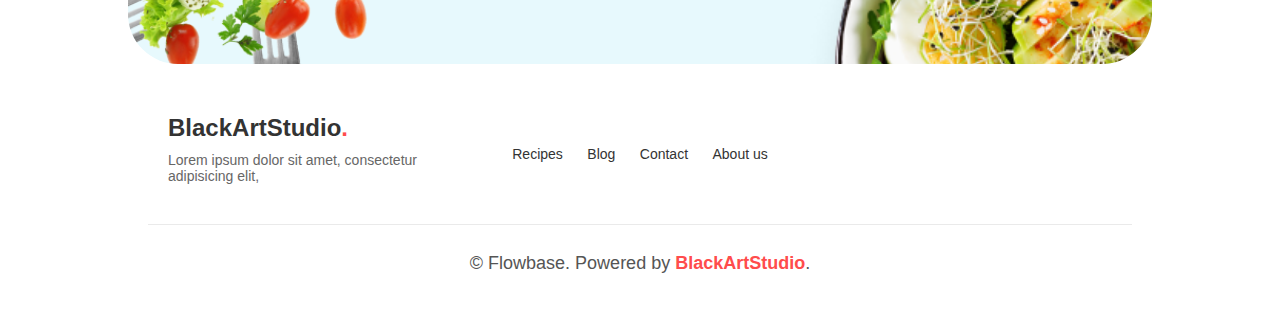
==== commit 89b01fd5: "upate meta data test code" ====
--- a/index.html
+++ b/index.html
@@ -20,10 +20,15 @@
     <meta name="twitter:description"
         content="Explore BlackArtStudio's exquisite menu and vibrant restaurant experience. Taste the best gourmet dishes in a comfortable setting.">
     <meta name="twitter:image" content="images/restaurant-image.jpg">
+
+    <!-- Content Security Policy (CSP) -->
+    <meta http-equiv="Content-Security-Policy" content="default-src 'self'; script-src 'self' https://trusted-scripts.com; style-src 'self' https://trusted-styles.com; img-src 'self' data:; font-src 'self';">
+
     <!-- Favicons for different sizes (optimized for performance and compatibility) -->
     <link rel="icon" href="images/Black-art-studio-icon.png" sizes="16x16" type="image/png">
     <link rel="icon" href="images/Black-art-studio-icon.png" sizes="32x32" type="image/png">
     <link rel="icon" href="images/Black-art-studio-icon.png" sizes="48x48" type="image/png">
+
     <!-- Structured data for SEO (JSON-LD format) -->
     <script type="application/ld+json">
         {
@@ -55,6 +60,7 @@
     <script src="script.js" defer></script>
 </head>
 
+
 <body>
     <!-- html code Start-->
     <header class="header">
--- a/style.css
+++ b/style.css
@@ -187,7 +187,7 @@
 }
 
 .pImg {
-    margin-right: 20px;
+    margin-right: 10px;
 }
 
 .pImg img {
@@ -966,6 +966,10 @@
         gap: 10px;
     }
 
+    .pImg {
+        margin-right: 20px;
+    }
+
     .ctaButton {
         margin: 0;
         margin-bottom: 5px;
@@ -1007,23 +1011,24 @@
     }
 
     .category-cards {
-        grid-template-columns: repeat(auto-fit, minmax(150px, 1fr));
-        gap: 0.5em;
-        padding: 1em 0;
+        grid-template-columns: repeat(auto-fit, minmax(100px, 1fr));
+        gap: 0.2em;
+        padding: 0.5em 0;
     }
 
     .category-cat-card {
-        padding: 1.5em;
+        padding: 0.5em;
         border-radius: 20px;
     }
 
     .category-cat-card img {
-        width: 80px;
-        height: 80px;
+        width: 50px;
+        height: 50px;
     }
 
     .category-cat-card h6 {
-        font-size: 16px;
+        font-size: 15px;
+        margin: 0;
     }
 
     /* own kitchen */
@@ -1073,6 +1078,7 @@
 
     /* Instagram Section code */
     .instageam-section {
+        width: 100%;
         padding: 1em 0;
         margin: 1em 0;
         border-radius: 20px;
@@ -1416,6 +1422,7 @@
     /* Categories */
     .category {
         padding-top: 10em;
+        padding-left: 12px;
     }
 
     .category-title {
@@ -1435,24 +1442,24 @@
     }
 
     .category-cards {
-        grid-template-columns: repeat(auto-fit, minmax(150px, 1fr));
-        gap: 0.5em;
-        padding: 1em 0;
-        padding-left: 1%;
+        grid-template-columns: repeat(auto-fit, minmax(100px, 1fr));
+        gap: 0.2em;
+        padding: 0.5em 0;
     }
 
     .category-cat-card {
-        padding: 1.5em;
+        padding: 0.5em;
         border-radius: 20px;
     }
 
     .category-cat-card img {
-        width: 80px;
-        height: 80px;
+        width: 50px;
+        height: 50px;
     }
 
     .category-cat-card h6 {
-        font-size: 16px;
+        font-size: 15px;
+        margin: 0;
     }
 
     /* own kitchen */
@@ -1502,12 +1509,14 @@
 
     /* Instagram Section code */
     .instageam-section {
+        width: 100%;
         padding: 1em 0;
         margin: 1em 0;
         border-radius: 20px;
     }
 
     .instageam-container {
+        width: 100%;
         padding: 0 0.5em;
     }
 
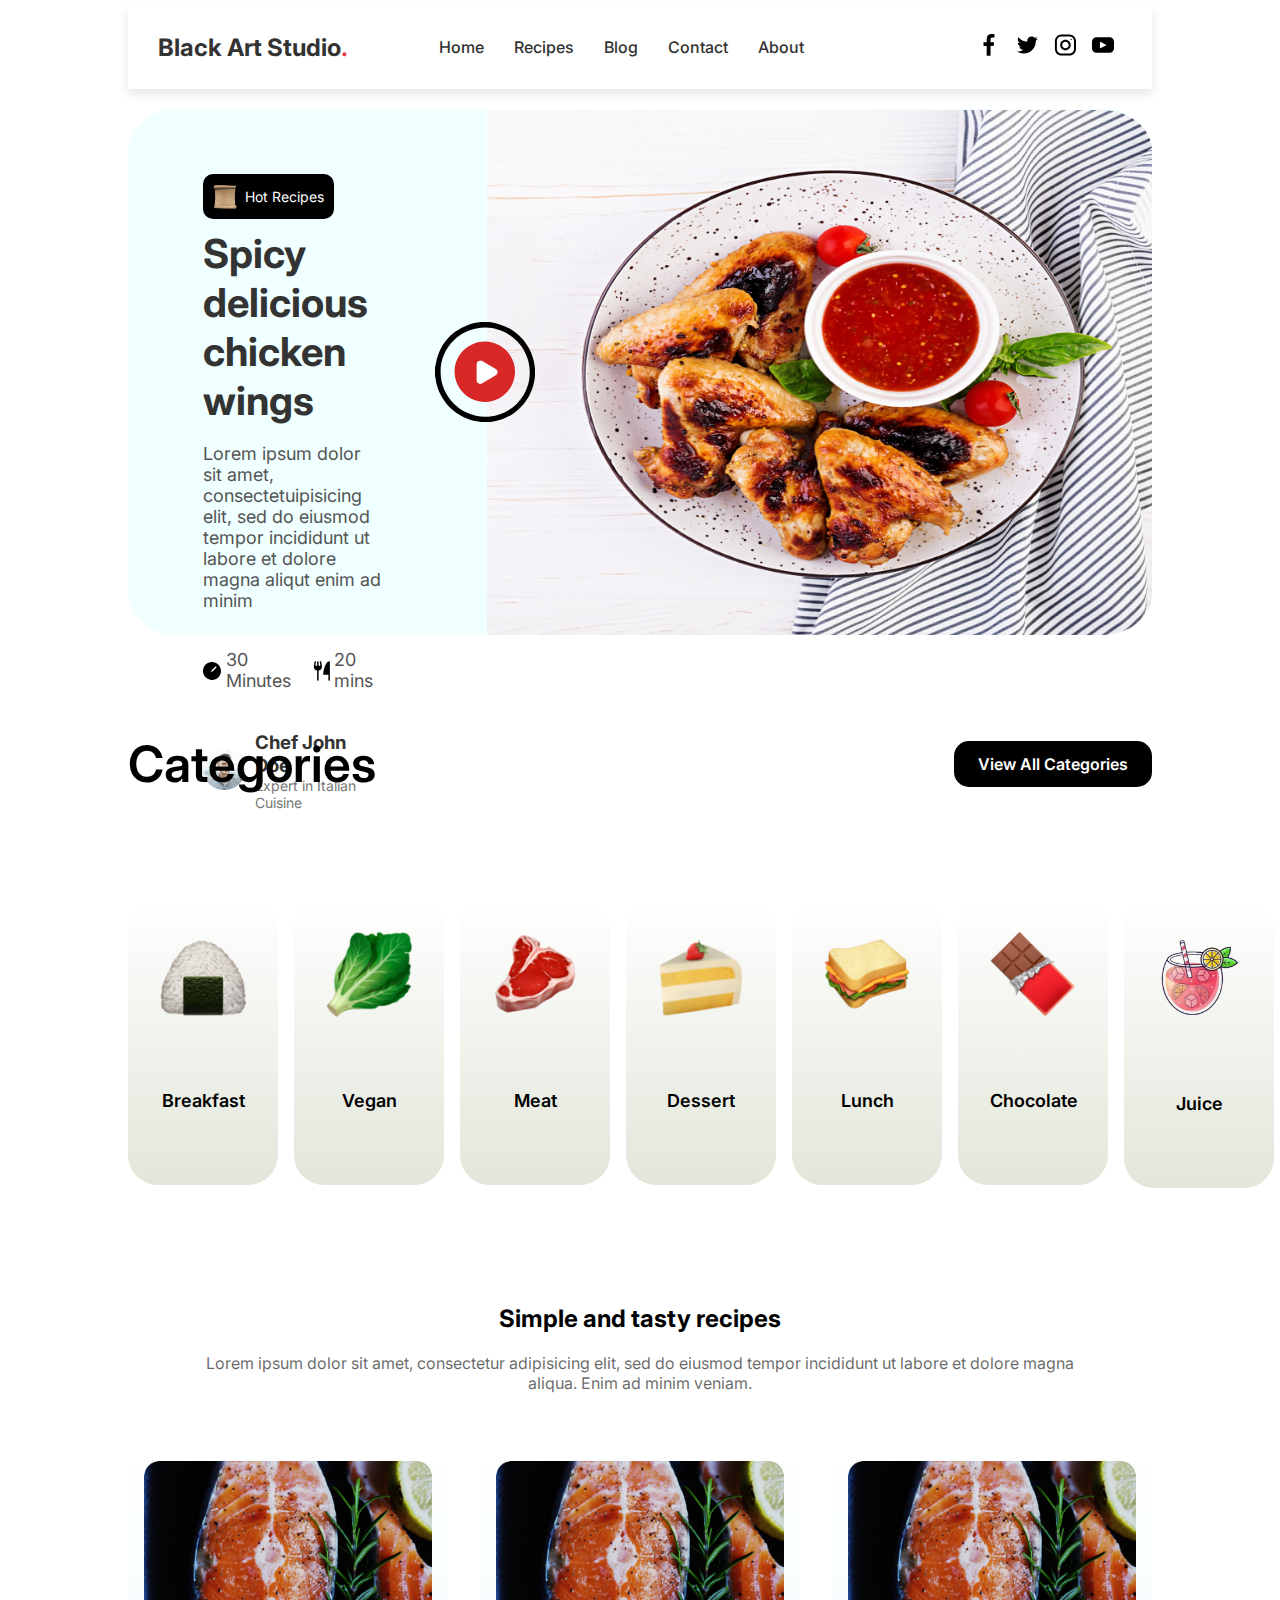
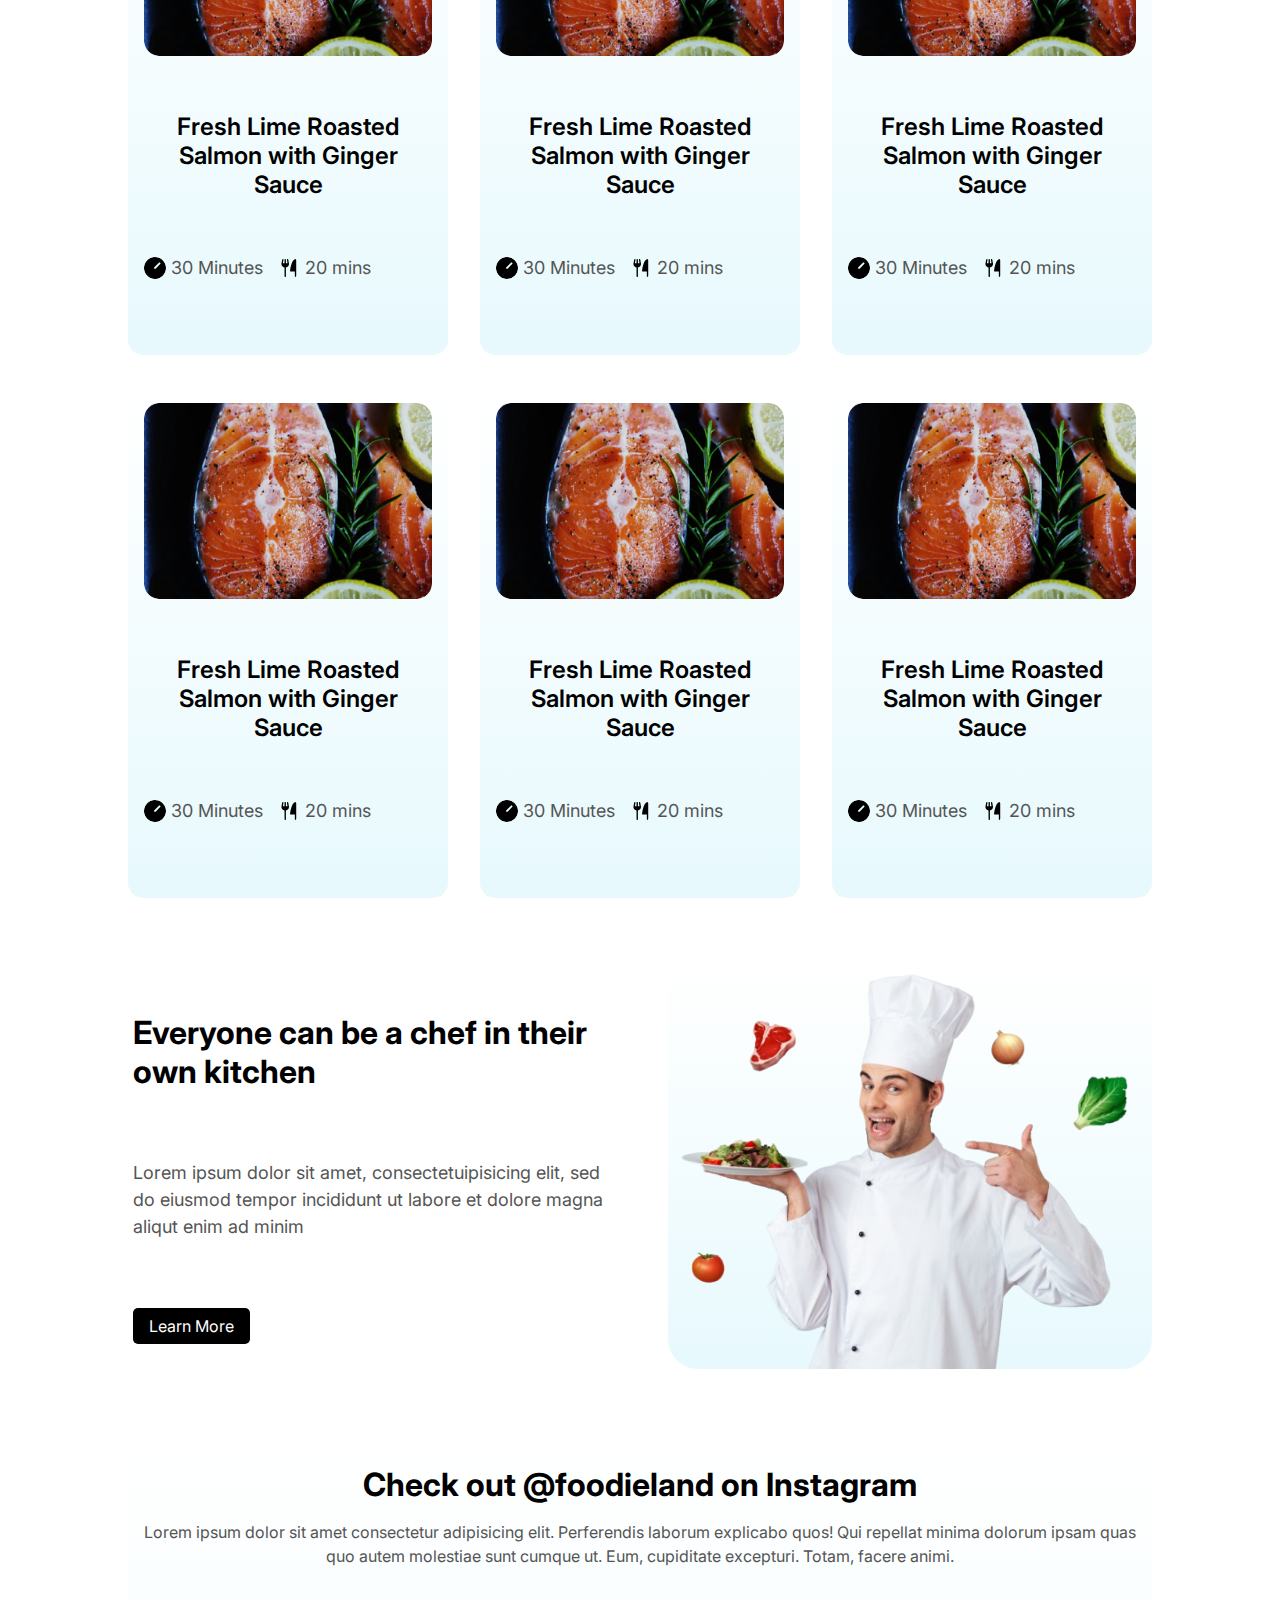
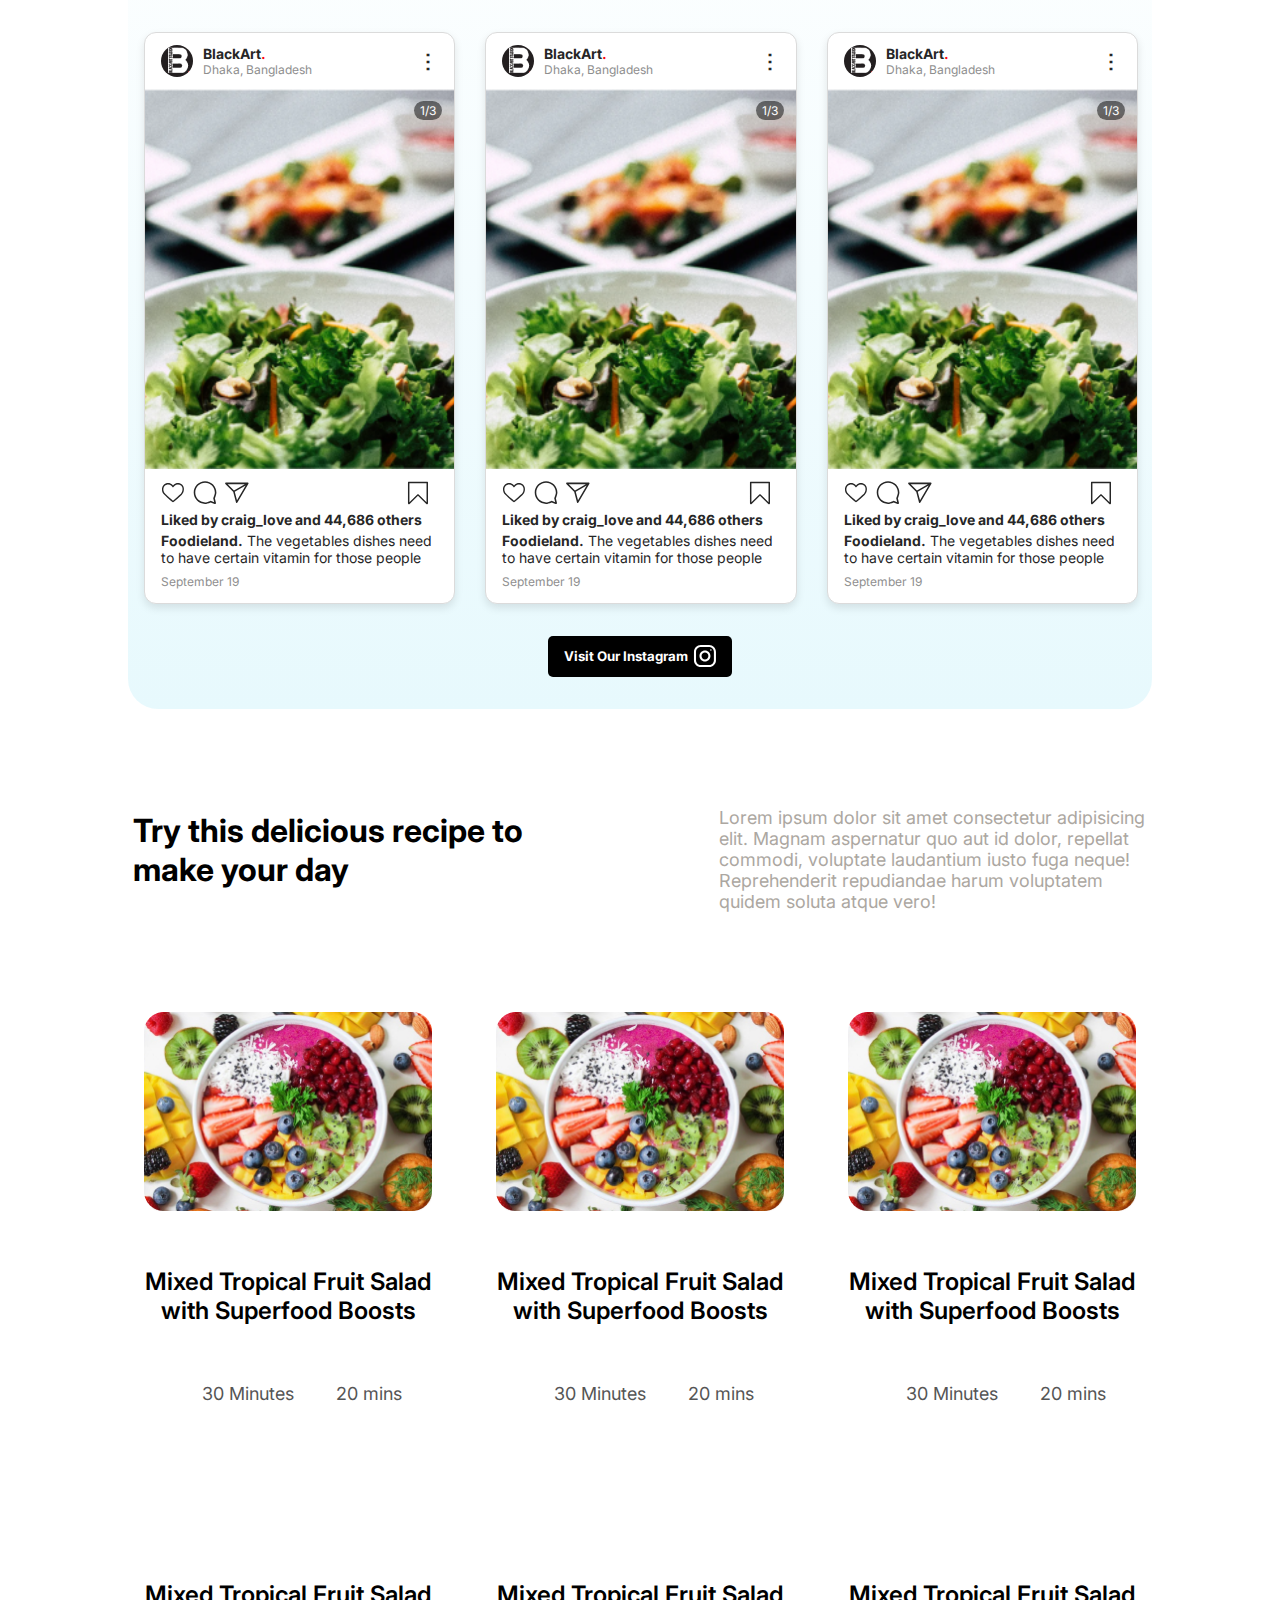
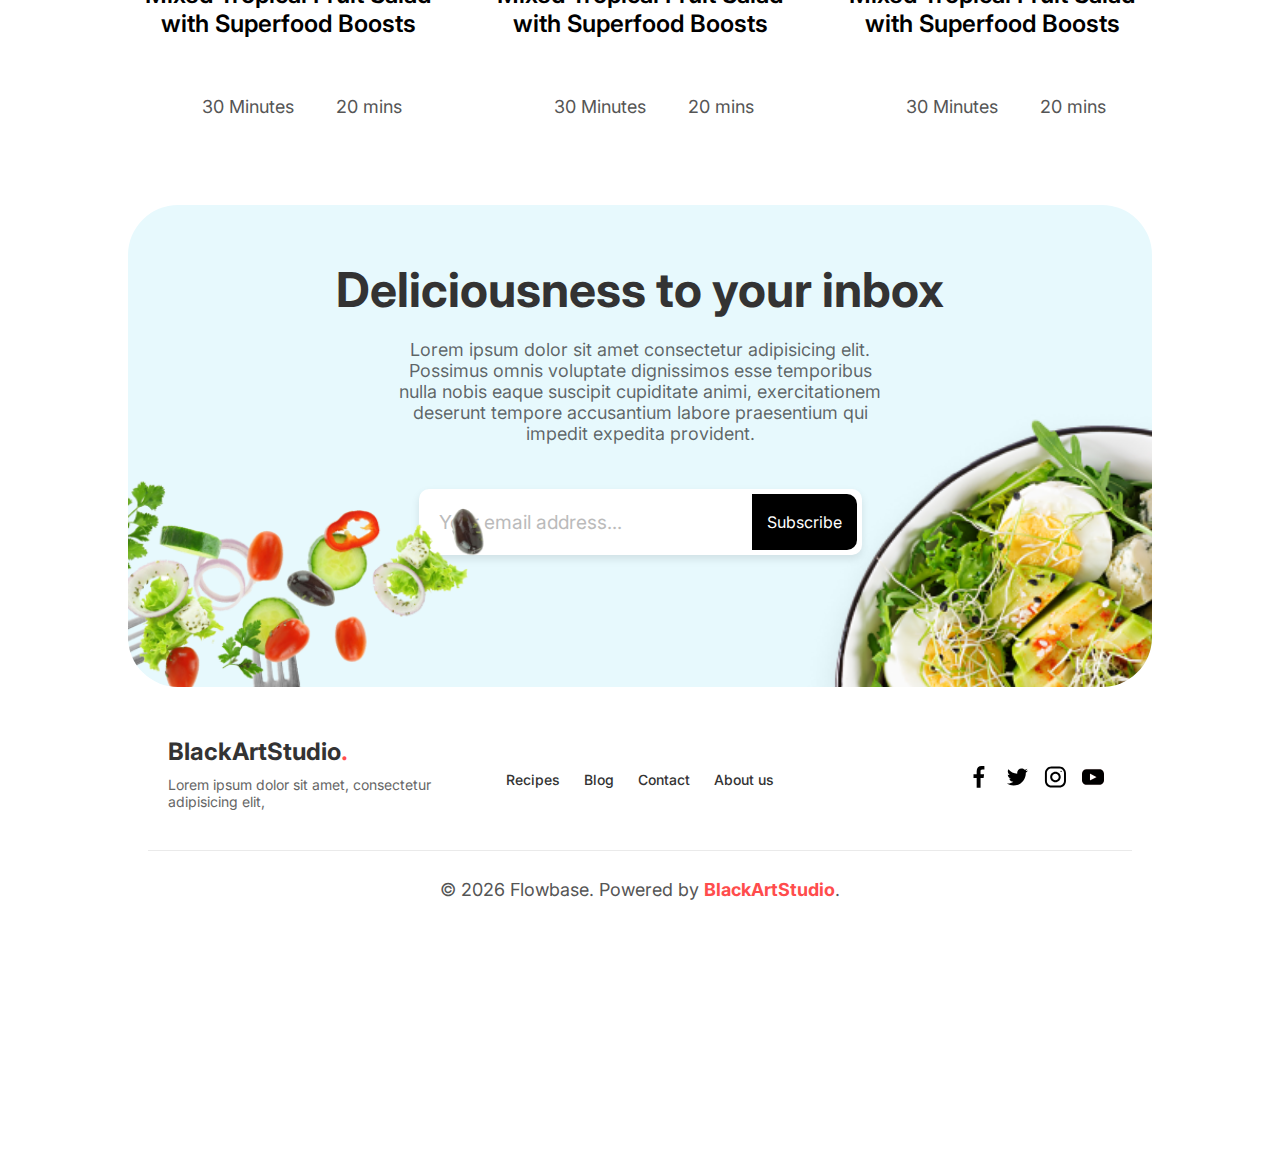
==== commit 8c4c0663: "update meta data" ====
--- a/index.html
+++ b/index.html
@@ -20,15 +20,10 @@
     <meta name="twitter:description"
         content="Explore BlackArtStudio's exquisite menu and vibrant restaurant experience. Taste the best gourmet dishes in a comfortable setting.">
     <meta name="twitter:image" content="images/restaurant-image.jpg">
-
-    <!-- Content Security Policy (CSP) -->
-    <meta http-equiv="Content-Security-Policy" content="default-src 'self'; script-src 'self' https://trusted-scripts.com; style-src 'self' https://trusted-styles.com; img-src 'self' data:; font-src 'self';">
-
     <!-- Favicons for different sizes (optimized for performance and compatibility) -->
     <link rel="icon" href="images/Black-art-studio-icon.png" sizes="16x16" type="image/png">
     <link rel="icon" href="images/Black-art-studio-icon.png" sizes="32x32" type="image/png">
     <link rel="icon" href="images/Black-art-studio-icon.png" sizes="48x48" type="image/png">
-
     <!-- Structured data for SEO (JSON-LD format) -->
     <script type="application/ld+json">
         {
@@ -60,7 +55,6 @@
     <script src="script.js" defer></script>
 </head>
 
-
 <body>
     <!-- html code Start-->
     <header class="header">
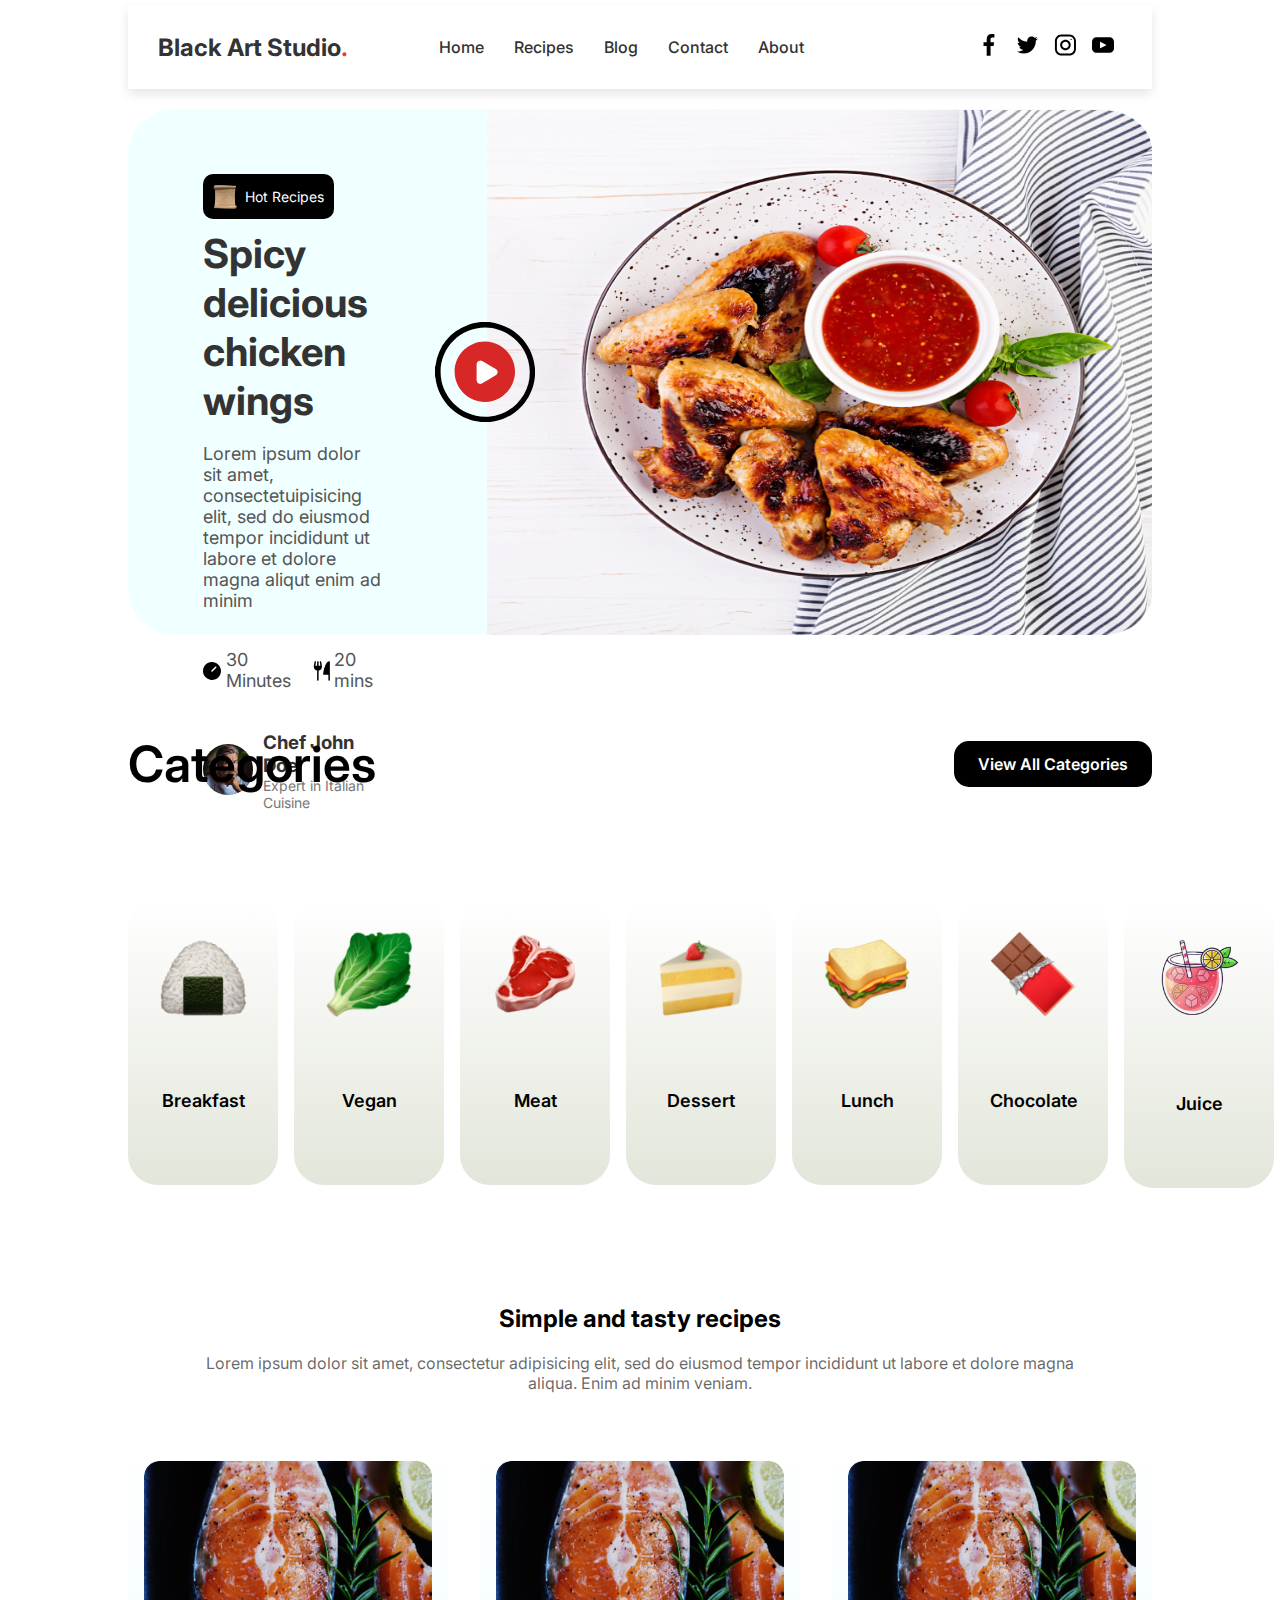
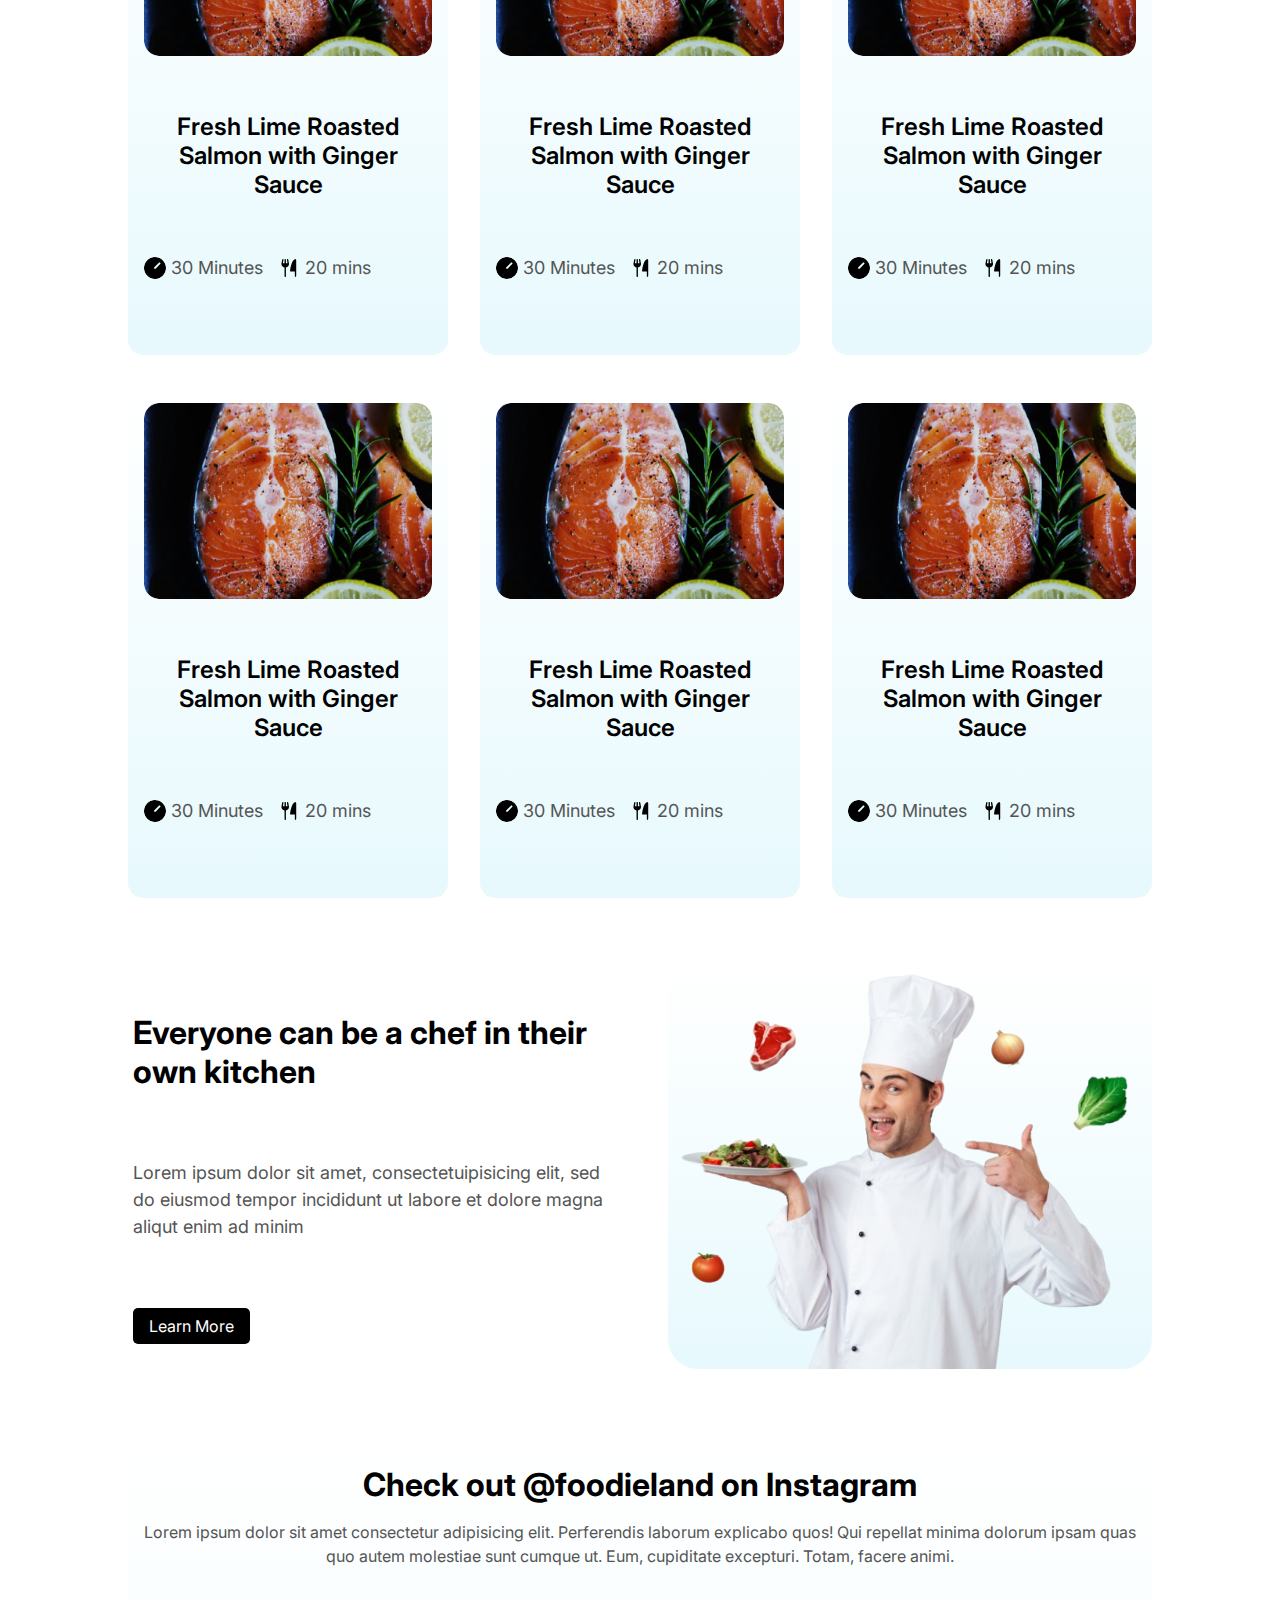
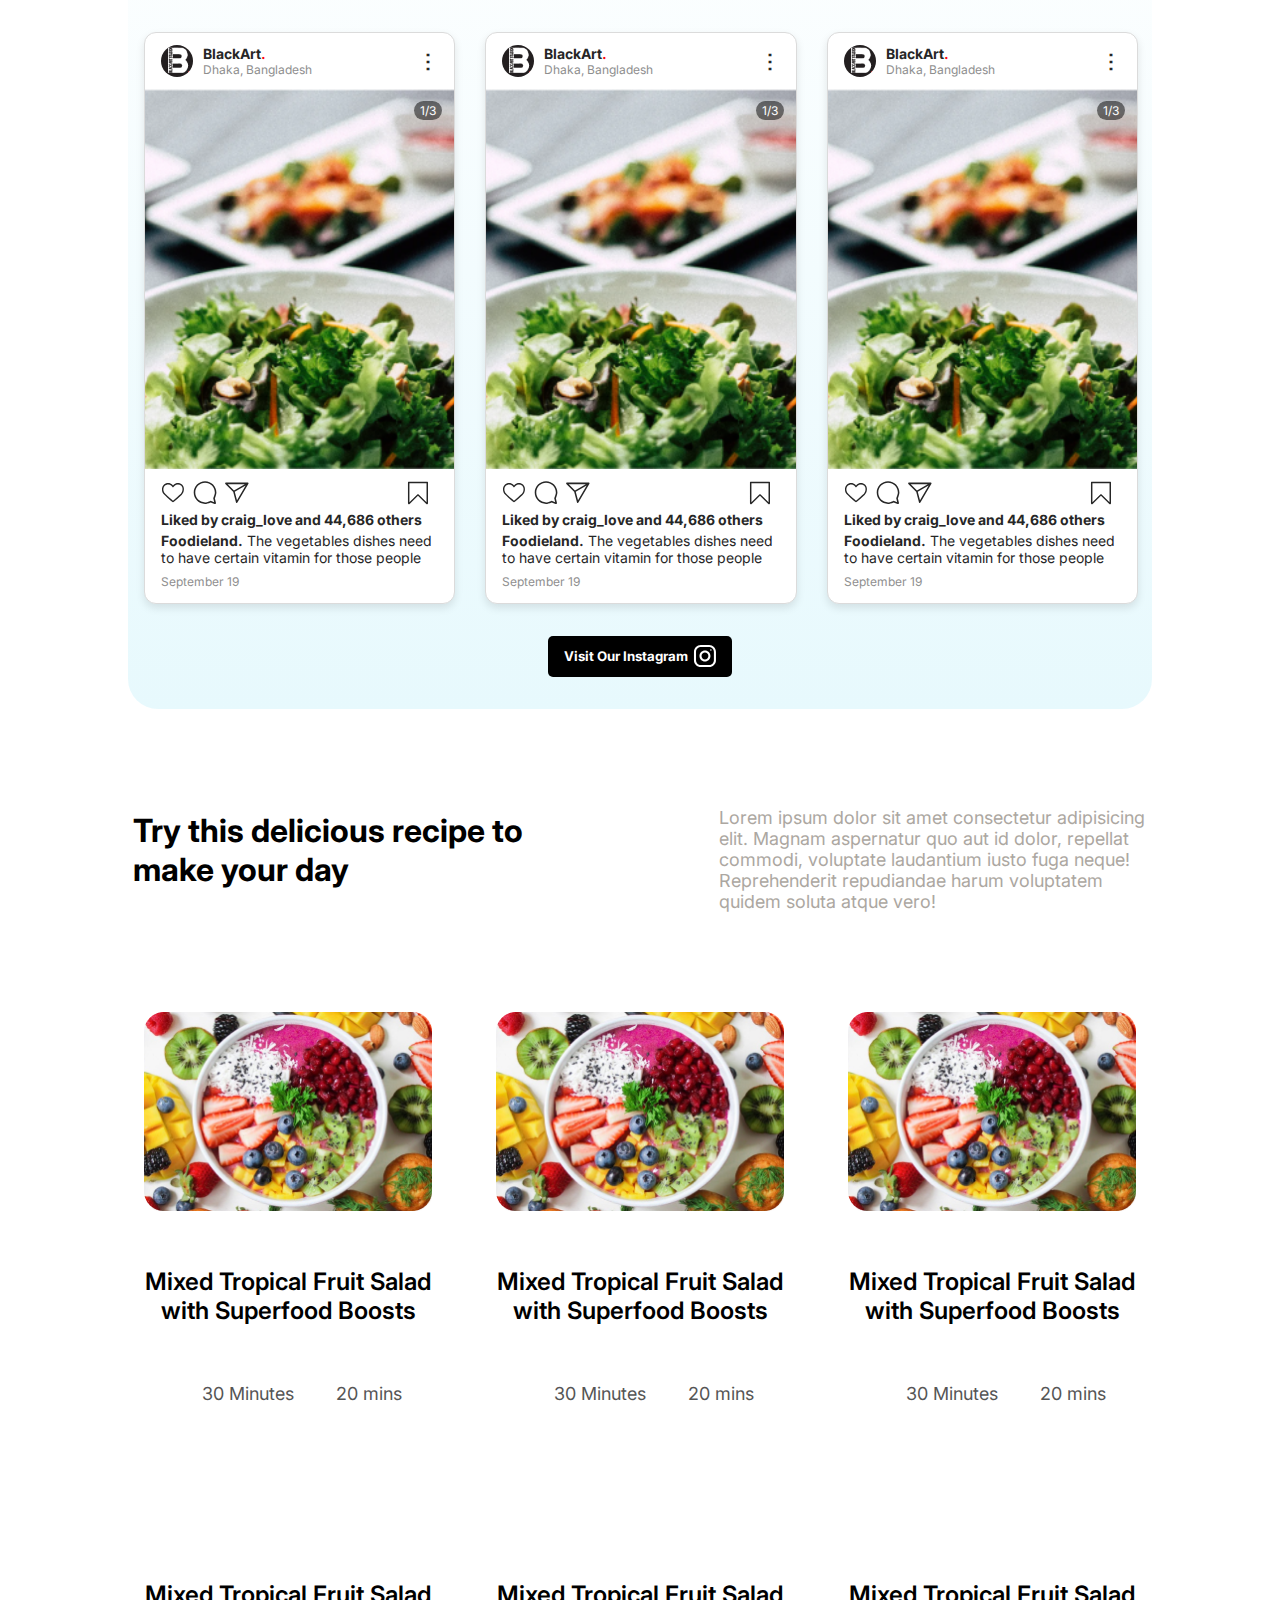
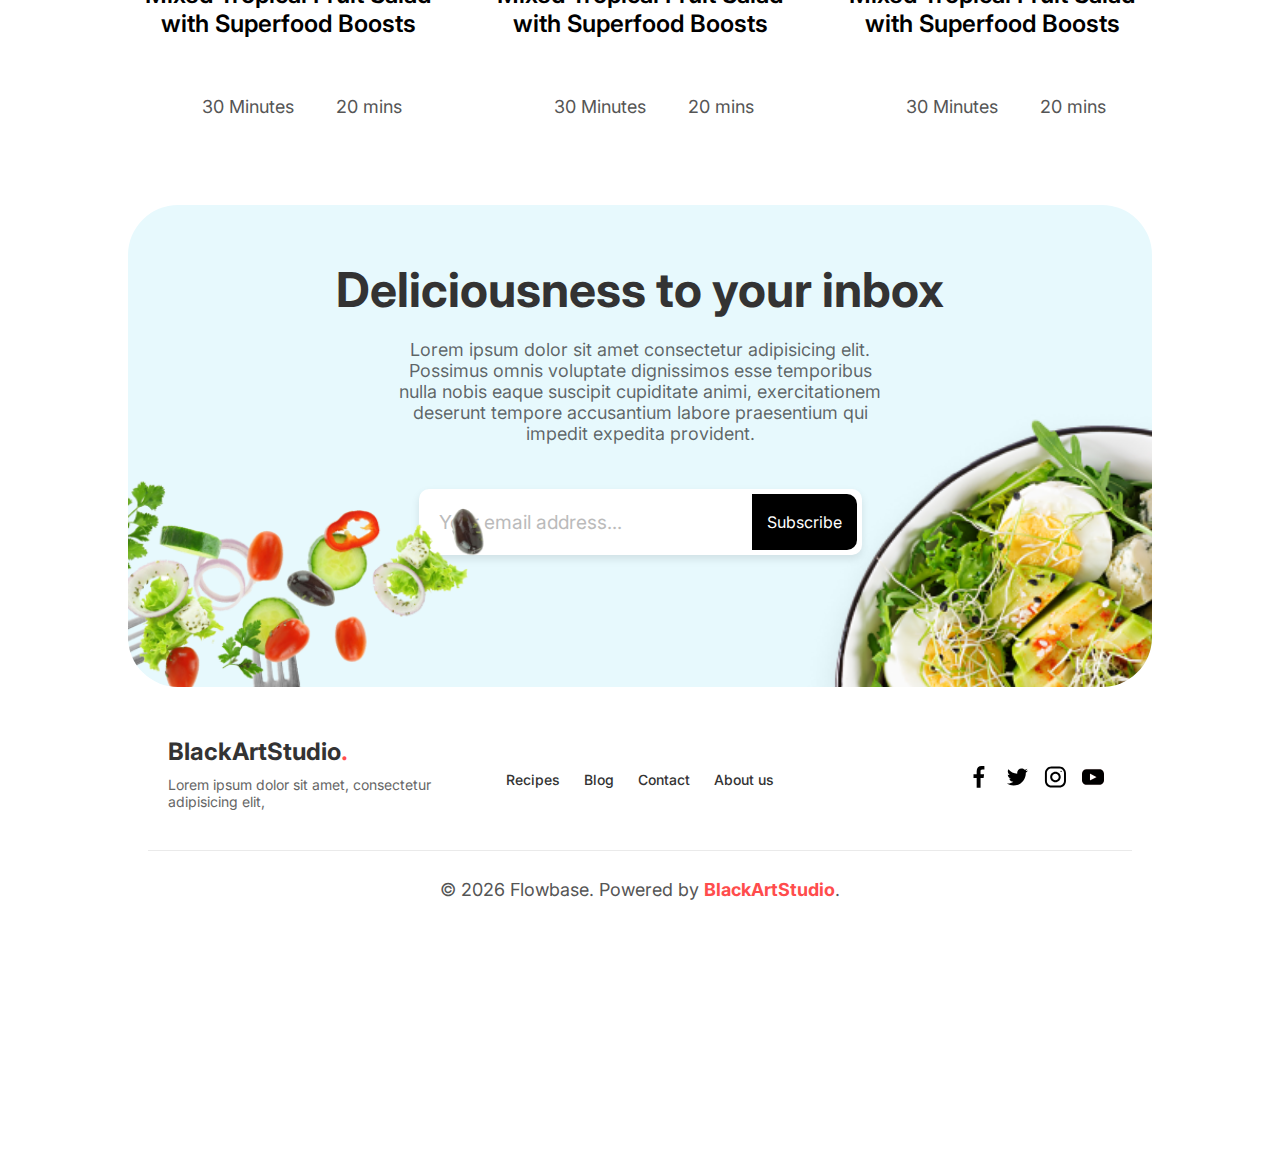
==== commit aaab21b1: "update image" ====
--- a/index.html
+++ b/index.html
@@ -101,7 +101,7 @@
                     <div class="profileBtn">
                         <div class="profile">
                             <div class="pImg">
-                                <img src="images/person.png" srcset="images/person.png"
+                                <img src="images/person.png" srcset="images/person.jpg"
                                     sizes="(max-width: 600px) 100vw, 50vw" loading="lazy" alt="Chef Profile" />
                             </div>
                             <div class="column">
--- a/style.css
+++ b/style.css
@@ -191,7 +191,9 @@
 }
 
 .pImg img {
-    width: 100%;
+    width: 50px;
+    height: 60%;
+    border-radius: 50%;
     height: auto;
 }
 
